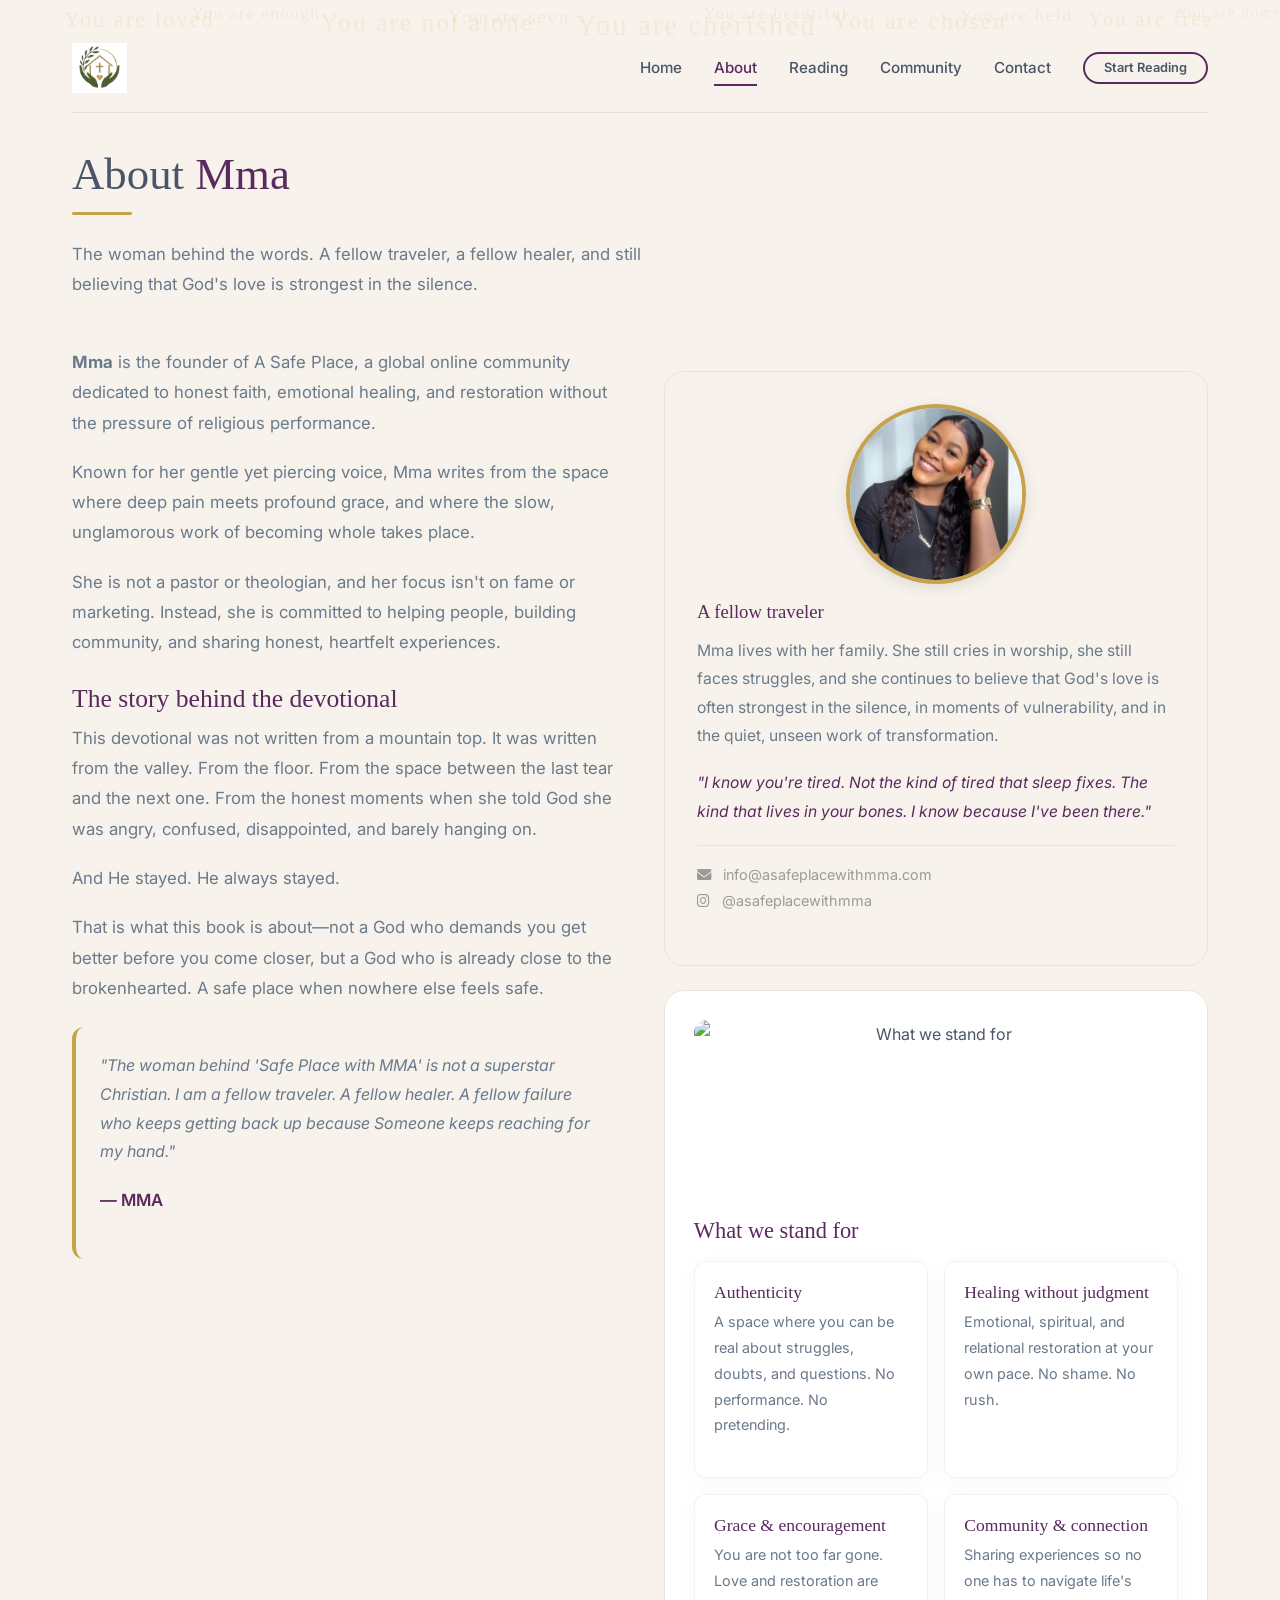
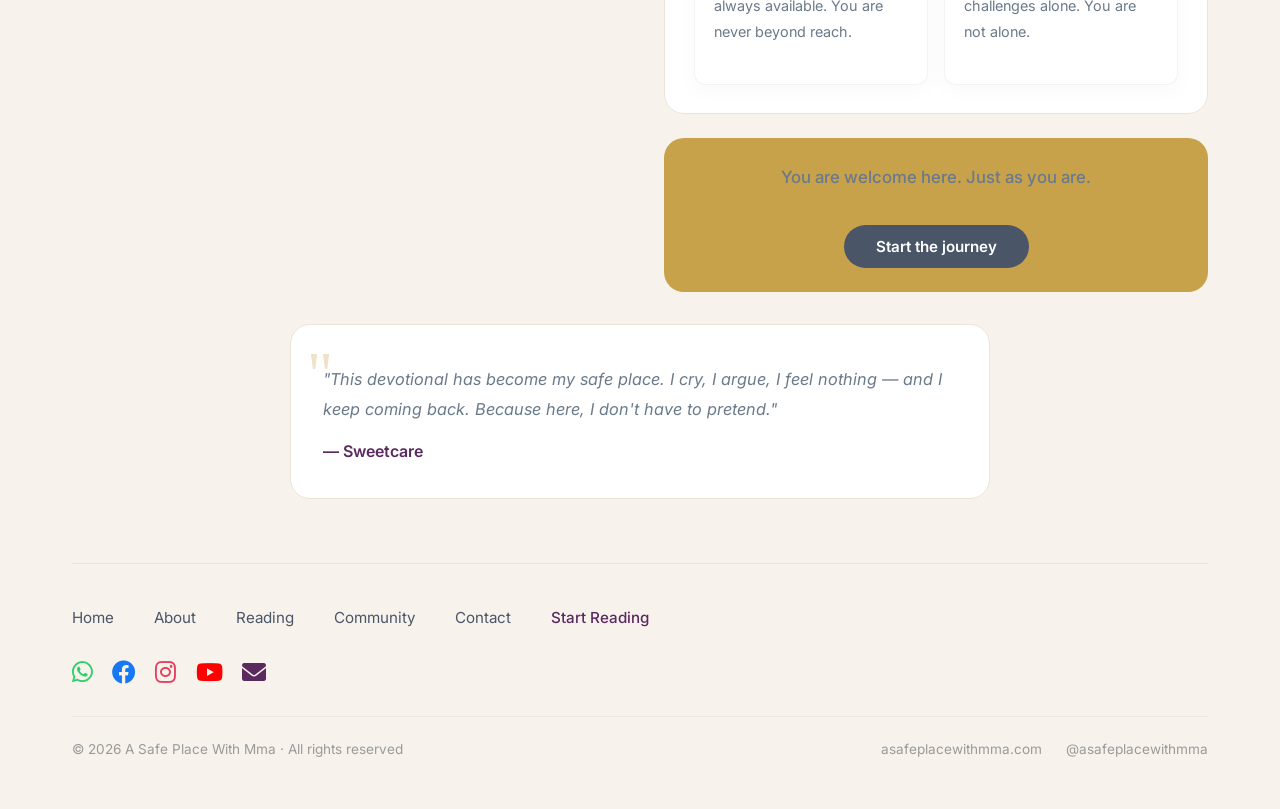
==== website/about.html @ 9b495fcf "A Safe Place With Mma - 365 day devotional website" ====
<!DOCTYPE html>
<html lang="en">
<head>
  <meta charset="UTF-8" />
  <meta name="viewport" content="width=device-width, initial-scale=1.0" />
  <title>About · A Safe Place With Mma</title>
  <meta name="description" content="Learn about MMA and the heart behind A Safe Place - a community for honest faith, healing, and restoration." />
  
  <!-- Fonts -->
  <link rel="preconnect" href="https://fonts.googleapis.com" />
  <link rel="preconnect" href="https://fonts.gstatic.com" crossorigin />
  <link href="https://fonts.googleapis.com/css2?family=Inter:opsz,wght@14..32,300;14..32,400;14..32,500;14..32,600;14..32,700&family=Georgia:ital@0;1&display=swap" rel="stylesheet" />
  
  <!-- Font Awesome 6 (Free) for Social Icons -->
  <link rel="stylesheet" href="https://cdnjs.cloudflare.com/ajax/libs/font-awesome/6.0.0-beta3/css/all.min.css" />
  
  <!-- Styles -->
  <link rel="stylesheet" href="css/style.css" />
  
  <!-- Favicon -->
  <link rel="icon" type="image/png" href="assets/images/favicon.png" />
  
  <style>
    /* Additional styles to fix image sizing */
    .about-content img {
      width: 100%;
      height: auto;
      display: block;
    }
    
    .author-photo img {
      width: 180px !important;
      height: 180px !important;
      border-radius: 50% !important;
      object-fit: cover !important;
      border: 4px solid var(--secondary, #e8d5b7) !important;
      box-shadow: 0 4px 15px rgba(0,0,0,0.1) !important;
    }
    
    .values-image img {
      width: 100%;
      height: 180px;
      object-fit: cover;
      border-radius: var(--radius-sm, 8px);
    }
    
    /* Responsive adjustments */
    @media (max-width: 768px) {
      .author-photo img {
        width: 140px !important;
        height: 140px !important;
      }
      
      .values-image img {
        height: 140px;
      }
    }
  </style>
</head>
<body>

  <!-- ============================================ -->
  <!-- FLOATING AFFIRMATIONS -->
  <!-- ============================================ -->
  <div class="floating-affirmations">
    <div class="floating-word">You are loved</div>
    <div class="floating-word">You are enough</div>
    <div class="floating-word">You are not alone</div>
    <div class="floating-word">You are seen</div>
    <div class="floating-word">You are cherished</div>
    <div class="floating-word">You are beautiful</div>
    <div class="floating-word">You are chosen</div>
    <div class="floating-word">You are held</div>
    <div class="floating-word">You are free</div>
    <div class="floating-word">You are home</div>
  </div>

  <!-- ============================================ -->
  <!-- SPARKLES -->
  <!-- ============================================ -->
  <div class="sparkle-container" id="sparkleContainer"></div>

  <!-- ============================================ -->
  <!-- MAIN CONTENT -->
  <!-- ============================================ -->
  <div class="container">
    
    <!-- ============================================ -->
    <!-- NAVIGATION -->
    <!-- ============================================ -->
    <nav>
      <div class="logo">
        <img src="assets/images/logo.png" alt="A Safe Place With Mma" class="logo-img" />
      </div>
      <div class="nav-links">
        <a href="index.html">Home</a>
        <a href="about.html" class="active">About</a>
        <a href="reading.html">Reading</a>
        <a href="community.html">Community</a>
        <a href="contact.html">Contact</a>
        <a href="reading.html" class="btn btn-sm btn-outline" style="padding:0.3rem 1.2rem;font-size:0.8rem;">Start Reading</a>
      </div>
    </nav>

    <!-- ============================================ -->
    <!-- ABOUT HERO -->
    <!-- ============================================ -->
    <section class="about-hero fade-in">
      <h1>About <span>Mma</span></h1>
      <div class="accent-line"></div>
      <p style="color:var(--text-light);max-width:600px;font-size:1.05rem;">
        The woman behind the words. A fellow traveler, a fellow healer, 
        and still believing that God's love is strongest in the silence.
      </p>
    </section>

    <!-- ============================================ -->
    <!-- ABOUT CONTENT -->
    <!-- ============================================ -->
    <div class="about-content">
      <!-- Left Column -->
      <div class="fade-in-left">
        <p>
          <strong>Mma</strong> is the founder of A Safe Place, a global online community 
          dedicated to honest faith, emotional healing, and restoration without the 
          pressure of religious performance.
        </p>
        
        <p>
          Known for her gentle yet piercing voice, Mma writes from the space where 
          deep pain meets profound grace, and where the slow, unglamorous work of 
          becoming whole takes place.
        </p>
        
        <p>
          She is not a pastor or theologian, and her focus isn't on fame or marketing. 
          Instead, she is committed to helping people, building community, and sharing 
          honest, heartfelt experiences.
        </p>

        <h2>The story behind the devotional</h2>
        
        <p>
          This devotional was not written from a mountain top. It was written from 
          the valley. From the floor. From the space between the last tear and the 
          next one. From the honest moments when she told God she was angry, confused, 
          disappointed, and barely hanging on.
        </p>
        
        <p>
          And He stayed. He always stayed.
        </p>
        
        <p>
          That is what this book is about—not a God who demands you get better before 
          you come closer, but a God who is already close to the brokenhearted. 
          A safe place when nowhere else feels safe.
        </p>

        <div style="background:var(--background);padding:1.5rem;border-radius:var(--radius-sm);border-left:4px solid var(--secondary);margin-top:1.5rem;">
          <p style="font-style:italic;color:var(--text-light);font-size:1rem;">
            "The woman behind 'Safe Place with MMA' is not a superstar Christian. 
            I am a fellow traveler. A fellow healer. A fellow failure who keeps 
            getting back up because Someone keeps reaching for my hand."
          </p>
          <p style="font-weight:600;color:var(--primary);margin-top:0.5rem;">— MMA</p>
        </div>
      </div>

      <!-- Right Column -->
      <div class="fade-in-right">
        
        <!-- Author Bio Card with Photo -->
        <div class="author-bio">
          <!-- Mma Photo -->
          <div class="author-photo" style="display:flex; justify-content:center; align-items:center; margin-bottom:1rem; width:100%;">
  <img src="assets/images/mma-photo.jpg" alt="MMA - Founder of A Safe Place" style="width:min(180px, 80%); height:auto; aspect-ratio:1/1; border-radius:50%; object-fit:cover; border:4px solid var(--secondary); box-shadow: 0 4px 15px rgba(0,0,0,0.1);" />
</div>
          <h3>A fellow traveler</h3>
          <p>
            Mma lives with her family. She still cries in 
            worship, she still faces struggles, and she continues to believe that 
            God's love is often strongest in the silence, in moments of vulnerability, 
            and in the quiet, unseen work of transformation.
          </p>
          <p style="margin-top:1rem;font-style:italic;color:var(--primary);">
            "I know you're tired. Not the kind of tired that sleep fixes. 
            The kind that lives in your bones. I know because I've been there."
          </p>
          <div style="margin-top:1rem;padding-top:1rem;border-top:1px solid var(--border);">
            <p style="font-size:0.9rem;color:var(--text-muted);">
              <i class="fas fa-envelope" style="margin-right:8px;"></i> info@asafeplacewithmma.com<br>
              <i class="fab fa-instagram" style="margin-right:8px;"></i> @asafeplacewithmma
            </p>
          </div>
        </div>

        <!-- Values with Image -->
        <div style="background:var(--white);padding:1.8rem;border-radius:var(--radius);border:1px solid var(--border);">
          <div class="values-image" style="text-align:center; margin-bottom:1rem;overflow:hidden;border-radius:var(--radius-sm,8px);">
            <img src="assets/images/What-we-stand-for.jpg" alt="What we stand for" />
          </div>
          <h3 style="font-family:var(--font-serif);color:var(--primary);margin-bottom:1rem;font-size:1.4rem;">
            What we stand for
          </h3>
          
          <div style="display:grid;grid-template-columns:1fr 1fr;gap:1rem;">
            <div class="card" style="padding:1.2rem;border-radius:var(--radius-sm);">
              <h4 style="font-family:var(--font-serif);color:var(--primary);font-size:1.1rem;margin-bottom:0.3rem;">Authenticity</h4>
              <p style="font-size:0.9rem;color:var(--text-light);">
                A space where you can be real about struggles, doubts, and questions. 
                No performance. No pretending.
              </p>
            </div>
            
            <div class="card" style="padding:1.2rem;border-radius:var(--radius-sm);">
              <h4 style="font-family:var(--font-serif);color:var(--primary);font-size:1.1rem;margin-bottom:0.3rem;">Healing without judgment</h4>
              <p style="font-size:0.9rem;color:var(--text-light);">
                Emotional, spiritual, and relational restoration at your own pace. 
                No shame. No rush.
              </p>
            </div>
            
            <div class="card" style="padding:1.2rem;border-radius:var(--radius-sm);">
              <h4 style="font-family:var(--font-serif);color:var(--primary);font-size:1.1rem;margin-bottom:0.3rem;">Grace &amp; encouragement</h4>
              <p style="font-size:0.9rem;color:var(--text-light);">
                You are not too far gone. Love and restoration are always available. 
                You are never beyond reach.
              </p>
            </div>
            
            <div class="card" style="padding:1.2rem;border-radius:var(--radius-sm);">
              <h4 style="font-family:var(--font-serif);color:var(--primary);font-size:1.1rem;margin-bottom:0.3rem;">Community &amp; connection</h4>
              <p style="font-size:0.9rem;color:var(--text-light);">
                Sharing experiences so no one has to navigate life's challenges alone. 
                You are not alone.
              </p>
            </div>
          </div>
        </div>

        <!-- Invitation -->
        <div style="background:var(--secondary);color:var(--text);padding:1.5rem;border-radius:var(--radius);margin-top:1.5rem;text-align:center;" class="scale-in">
          <p style="font-size:1.05rem;font-weight:500;">
            You are welcome here. Just as you are.
          </p>
          <a href="reading.html" class="btn" style="margin-top:0.8rem;background:var(--text);color:var(--white);">
            Start the journey
          </a>
        </div>
      </div>
    </div>

    <!-- ============================================ -->
    <!-- TESTIMONIAL -->
    <!-- ============================================ -->
    <section style="margin:2rem 0;" class="fade-in">
      <div class="testimonial" style="max-width:700px;margin:0 auto;">
        <p>
          "This devotional has become my safe place. I cry, I argue, I feel nothing — 
          and I keep coming back. Because here, I don't have to pretend."
        </p>
        <span class="author">— Sweetcare</span>
      </div>
    </section>

    <!-- ============================================ -->
    <!-- FOOTER -->
    <!-- ============================================ -->
    <footer>
      <div class="footer-links">
        <a href="index.html">Home</a>
        <a href="about.html">About</a>
        <a href="reading.html">Reading</a>
        <a href="community.html">Community</a>
        <a href="contact.html">Contact</a>
        <a href="reading.html" style="font-weight:500;color:var(--primary);">Start Reading</a>
      </div>
      
      <!-- Social Links with Font Awesome Icons -->
      <div class="social-links">
        <a href="https://chat.whatsapp.com/G8nLOmKrYnEKmZvbc1y0qK" aria-label="WhatsApp" target="_blank"><i class="fab fa-whatsapp" style="color:#25D366; font-size:1.5rem;"></i></a>
        <a href="#" aria-label="Facebook" target="_blank"><i class="fab fa-facebook" style="color:#1877F2; font-size:1.5rem;"></i></a>
        <a href="#" aria-label="Instagram" target="_blank"><i class="fab fa-instagram" style="color:#E4405F; font-size:1.5rem;"></i></a>
        <a href="#" aria-label="YouTube" target="_blank"><i class="fab fa-youtube" style="color:#FF0000; font-size:1.5rem;"></i></a>
        <a href="mailto:info@asafeplacewithmma.com" aria-label="Email"><i class="fas fa-envelope" style="color:var(--primary); font-size:1.5rem;"></i></a>
      </div>
      
      <div class="footer-bottom">
        <span>© 2026 A Safe Place With Mma · All rights reserved</span>
        <div style="display:flex;gap:1.5rem;flex-wrap:wrap;">
          <span>asafeplacewithmma.com</span>
          <span>@asafeplacewithmma</span>
        </div>
      </div>
    </footer>

  </div>

  <!-- ============================================ -->
  <!-- JAVASCRIPT -->
  <!-- ============================================ -->
  <script src="js/main.js"></script>
  
  <!-- Additional Scripts -->
  <script>
    document.addEventListener('DOMContentLoaded', function() {
      // ============================================
      // SPARKLE EFFECT
      // ============================================
      const container = document.getElementById('sparkleContainer');
      if (container) {
        for (let i = 0; i < 25; i++) {
          const sparkle = document.createElement('div');
          sparkle.className = 'sparkle';
          sparkle.style.left = Math.random() * 100 + '%';
          sparkle.style.top = Math.random() * 100 + '%';
          sparkle.style.width = (Math.random() * 4 + 2) + 'px';
          sparkle.style.height = sparkle.style.width;
          sparkle.style.animationDelay = (Math.random() * 6) + 's';
          sparkle.style.animationDuration = (Math.random() * 4 + 4) + 's';
          container.appendChild(sparkle);
        }
      }

      // ============================================
      // SCROLL ANIMATIONS
      // ============================================
      const observerOptions = {
        threshold: 0.15,
        rootMargin: '0px 0px -50px 0px'
      };

      const observer = new IntersectionObserver(function(entries) {
        entries.forEach(entry => {
          if (entry.isIntersecting) {
            entry.target.classList.add('visible');
          }
        });
      }, observerOptions);

      document.querySelectorAll('.fade-in, .fade-in-left, .fade-in-right, .scale-in').forEach(el => {
        observer.observe(el);
      });
    });
  </script>
</body>
</html>
---- website/css/style.css ----
/* ============================================
   SAFE PLACE WITH MMA - MAIN STYLESHEET
   Colors: Royal Plum (#5A2A5F) · Antique Gold (#C8A14B) · Cream (#F7F3EC)
   Rich, Elegant & Distinctive
   "You don't have to pretend here."
   ============================================ */


* {
  margin: 0;
  padding: 0;
  box-sizing: border-box;
}

:root {
  /* Brand Colors - Plum & Gold */
  --primary: #5A2A5F;
  --primary-dark: #451A4A;
  --primary-light: #6A3A6F;
  --secondary: #C8A14B;
  --secondary-light: #D8B96B;
  --background: #F7F3EC;
  --white: #FFFFFF;
  --text: #4A5568;
  --text-light: #6A7A8A;
  --text-muted: #9A9A9A;
  --border: #EAE3D8;
  --shadow: rgba(90, 42, 95, 0.12);
  --radius: 20px;
  --radius-sm: 12px;
  --transition: 0.4s cubic-bezier(0.4, 0, 0.2, 1);
  --font-serif: Georgia, 'Times New Roman', serif;
  --font-sans: 'Inter', -apple-system, BlinkMacSystemFont, 'Segoe UI', Roboto, sans-serif;
}

html {
  scroll-behavior: smooth;
}

body {
  font-family: var(--font-sans);
  background: var(--background);
  color: var(--text);
  line-height: 1.8;
  -webkit-font-smoothing: antialiased;
  overflow-x: hidden;
}

.container {
  max-width: 1200px;
  margin: 0 auto;
  padding: 1.5rem 2rem;
  position: relative;
  z-index: 2;
}

img {
  max-width: 100%;
  height: auto;
  display: block;
}

/* ============================================ */
/* IMAGE UTILITY CLASSES - FIXED */
/* ============================================ */

/* For hero images - shows entire image */
.hero-img {
  width: 100%;
  height: auto;
  max-height: 400px;
  object-fit: contain;
  border-radius: var(--radius, 12px);
  display: block;
  background: var(--background, #f9f9f9);
}

/* For about page images */
.about-img {
  width: 100%;
  height: auto;
  max-height: 300px;
  object-fit: contain;
  border-radius: var(--radius, 12px);
  display: block;
  background: var(--background, #f9f9f9);
}

/* For reading page hero image */
.reading-hero-img {
  width: 100%;
  height: auto;
  max-height: 250px;
  object-fit: contain;
  border-radius: var(--radius, 12px);
  display: block;
  background: var(--background, #f9f9f9);
}

/* For community card images */
.card-img {
  width: 100%;
  height: auto;
  max-height: 200px;
  object-fit: contain;
  border-radius: var(--radius-sm, 8px);
  display: block;
  background: var(--background, #f9f9f9);
}

/* For testimonial images */
.testimonial-img {
  width: 100%;
  height: auto;
  max-height: 220px;
  object-fit: contain;
  border-radius: var(--radius, 12px);
  display: block;
  background: var(--background, #f9f9f9);
}

/* For banner images */
.banner-img {
  width: 100%;
  height: auto;
  max-height: 180px;
  object-fit: contain;
  border-radius: var(--radius-sm, 8px);
  display: block;
  background: var(--background, #f9f9f9);
}

/* For contact hero image */
.contact-hero-img {
  width: 100%;
  height: auto;
  max-height: 250px;
  object-fit: contain;
  border-radius: var(--radius, 12px);
  display: block;
  background: var(--background, #f9f9f9);
}

/* For author photo - auto-size and centered */
.author-photo {
  display: flex;
  justify-content: center;
  align-items: center;
  width: 100%;
  margin-bottom: 1rem;
}

.author-photo img {
  width: min(180px, 70%);
  height: auto;
  aspect-ratio: 1/1;
  border-radius: 50%;
  object-fit: cover;
  border: 4px solid var(--secondary);
  box-shadow: 0 4px 15px rgba(0,0,0,0.1);
}

/* Image wrapper - prevents overflow */
.image-wrapper {
  overflow: hidden;
  border-radius: var(--radius, 12px);
  margin-bottom: 1.5rem;
  background: var(--background, #f9f9f9);
}

/* ============================================ */
/* FLOATING AFFIRMATIONS - SLIDING WORDS */
/* ============================================ */

.floating-affirmations {
  position: fixed;
  top: 0;
  left: 0;
  width: 100%;
  height: 100%;
  pointer-events: none;
  z-index: 0;
  overflow: hidden;
}

.floating-word {
  position: absolute;
  font-family: var(--font-serif);
  font-size: 1.1rem;
  font-weight: 400;
  color: var(--secondary);
  opacity: 0.12;
  white-space: nowrap;
  animation: floatWord linear infinite;
  letter-spacing: 2px;
}

@keyframes floatWord {
  0% {
    transform: translateY(100vh) rotate(0deg) scale(0.8);
    opacity: 0;
  }
  10% {
    opacity: 0.12;
  }
  90% {
    opacity: 0.12;
  }
  100% {
    transform: translateY(-10vh) rotate(360deg) scale(1.2);
    opacity: 0;
  }
}

.floating-word:nth-child(1) { left: 5%; animation-duration: 25s; font-size: 1.4rem; }
.floating-word:nth-child(2) { left: 15%; animation-duration: 30s; font-size: 1.0rem; animation-delay: 2s; }
.floating-word:nth-child(3) { left: 25%; animation-duration: 28s; font-size: 1.6rem; animation-delay: 4s; }
.floating-word:nth-child(4) { left: 35%; animation-duration: 32s; font-size: 1.2rem; animation-delay: 1s; }
.floating-word:nth-child(5) { left: 45%; animation-duration: 26s; font-size: 1.8rem; animation-delay: 3s; }
.floating-word:nth-child(6) { left: 55%; animation-duration: 29s; font-size: 1.0rem; animation-delay: 5s; }
.floating-word:nth-child(7) { left: 65%; animation-duration: 31s; font-size: 1.5rem; animation-delay: 0.5s; }
.floating-word:nth-child(8) { left: 75%; animation-duration: 27s; font-size: 1.1rem; animation-delay: 3.5s; }
.floating-word:nth-child(9) { left: 85%; animation-duration: 33s; font-size: 1.3rem; animation-delay: 2.5s; }
.floating-word:nth-child(10) { left: 92%; animation-duration: 24s; font-size: 0.9rem; animation-delay: 4.5s; }

/* ============================================ */
/* SPARKLES / PARTICLES */
/* ============================================ */

.sparkle-container {
  position: fixed;
  top: 0;
  left: 0;
  width: 100%;
  height: 100%;
  pointer-events: none;
  z-index: 0;
  overflow: hidden;
}

.sparkle {
  position: absolute;
  width: 4px;
  height: 4px;
  background: var(--secondary);
  border-radius: 50%;
  animation: sparkleFloat 6s ease-in-out infinite;
  opacity: 0;
}

@keyframes sparkleFloat {
  0% { transform: translateY(0) scale(0); opacity: 0; }
  20% { opacity: 0.6; transform: scale(1); }
  80% { opacity: 0.6; }
  100% { transform: translateY(-100px) scale(0); opacity: 0; }
}

/* ============================================ */
/* SCROLL ANIMATIONS */
/* ============================================ */

.fade-in {
  opacity: 0;
  transform: translateY(30px);
  transition: opacity 0.8s ease, transform 0.8s ease;
}

.fade-in.visible {
  opacity: 1;
  transform: translateY(0);
}

.fade-in-left {
  opacity: 0;
  transform: translateX(-40px);
  transition: opacity 0.8s ease, transform 0.8s ease;
}

.fade-in-left.visible {
  opacity: 1;
  transform: translateX(0);
}

.fade-in-right {
  opacity: 0;
  transform: translateX(40px);
  transition: opacity 0.8s ease, transform 0.8s ease;
}

.fade-in-right.visible {
  opacity: 1;
  transform: translateX(0);
}

.scale-in {
  opacity: 0;
  transform: scale(0.9);
  transition: opacity 0.8s ease, transform 0.8s ease;
}

.scale-in.visible {
  opacity: 1;
  transform: scale(1);
}

/* ============================================ */
/* TYPOGRAPHY */
/* ============================================ */

a {
  color: var(--primary);
  text-decoration: none;
  transition: color var(--transition);
}

a:hover {
  color: var(--primary-dark);
}

h1, h2, h3, h4, h5, h6 {
  font-family: var(--font-serif);
  font-weight: 400;
  line-height: 1.3;
  color: var(--text);
}

.section-title {
  font-size: 2.4rem;
  margin: 2.5rem 0 1rem;
  color: var(--text);
  font-weight: 400;
}

.section-title span {
  color: var(--primary);
  font-weight: 600;
}

.section-subtitle {
  color: var(--text-light);
  font-size: 1.1rem;
  max-width: 650px;
  margin-bottom: 1.5rem;
}

/* ============================================ */
/* BUTTONS */
/* ============================================ */

.btn {
  display: inline-block;
  background: var(--primary);
  color: var(--white);
  padding: 0.7rem 2rem;
  border-radius: 50px;
  font-weight: 600;
  font-size: 0.95rem;
  font-family: var(--font-sans);
  text-decoration: none;
  border: none;
  cursor: pointer;
  transition: all var(--transition);
  text-align: center;
  line-height: 1.4;
}

.btn:hover {
  background: var(--primary-dark);
  transform: translateY(-2px);
  box-shadow: 0 6px 24px rgba(90, 42, 95, 0.30);
  color: var(--white);
}

.btn-outline {
  background: transparent;
  color: var(--primary);
  border: 2px solid var(--primary);
}

.btn-outline:hover {
  background: var(--primary);
  color: var(--white);
  box-shadow: 0 6px 24px rgba(90, 42, 95, 0.20);
}

.btn-sm {
  padding: 0.4rem 1.2rem;
  font-size: 0.8rem;
}

.btn-secondary {
  background: var(--secondary);
  color: var(--text);
}

.btn-secondary:hover {
  background: var(--secondary-light);
  color: var(--text);
  box-shadow: 0 6px 24px rgba(200, 161, 75, 0.30);
}

/* ============================================ */
/* NAVIGATION */
/* ============================================ */

nav {
  display: flex;
  justify-content: space-between;
  align-items: center;
  flex-wrap: wrap;
  padding: 1.2rem 0 1.2rem;
  border-bottom: 1px solid rgba(90, 42, 95, 0.10);
  gap: 1rem;
}

.logo-img {
  max-height: 50px;
  width: auto;
  object-fit: contain;
}

.logo-text {
  font-size: 1.5rem;
  font-weight: 700;
  color: var(--primary);
  font-family: var(--font-sans);
}

.logo-text span {
  color: var(--secondary);
  font-weight: 300;
}

.nav-links {
  display: flex;
  gap: 2rem;
  align-items: center;
  flex-wrap: wrap;
  font-weight: 500;
  font-size: 0.95rem;
}

.nav-links a {
  color: var(--text);
  text-decoration: none;
  transition: color var(--transition);
  position: relative;
}

.nav-links a::after {
  content: '';
  position: absolute;
  bottom: -4px;
  left: 0;
  width: 0;
  height: 2px;
  background: var(--primary);
  transition: width var(--transition);
}

.nav-links a:hover::after,
.nav-links a.active::after {
  width: 100%;
}

.nav-links a:hover {
  color: var(--primary);
}

.nav-links a.active {
  color: var(--primary);
}

/* ============================================ */
/* HERO SECTION */
/* ============================================ */

.hero {
  padding: 3rem 0 2rem;
  display: flex;
  flex-direction: column;
  gap: 1.5rem;
}

.hero h1 {
  font-size: 3.5rem;
  font-weight: 400;
  max-width: 780px;
  color: var(--text);
  line-height: 1.15;
}

.hero h1 em {
  color: var(--primary);
  font-style: normal;
  font-weight: 600;
}

.hero .tagline {
  font-size: 1.25rem;
  color: var(--text-light);
  max-width: 600px;
  font-weight: 300;
  border-left: 4px solid var(--secondary);
  padding-left: 1.5rem;
  line-height: 1.6;
}

.hero .tagline .typewriter {
  display: inline-block;
  overflow: hidden;
  white-space: nowrap;
  border-right: 3px solid var(--secondary);
  animation: typewriter 3s steps(40) 1s forwards, blink 0.8s step-end infinite;
  width: 0;
  max-width: fit-content;
}

@keyframes typewriter {
  from { width: 0; }
  to { width: 100%; }
}

@keyframes blink {
  50% { border-color: transparent; }
}

.hero-actions {
  display: flex;
  flex-wrap: wrap;
  gap: 1rem;
  margin-top: 0.5rem;
}

/* ============================================ */
/* ACCENT LINE */
/* ============================================ */

.accent-line {
  width: 60px;
  height: 3px;
  background: var(--secondary);
  margin: 0.5rem 0 1.5rem;
  border-radius: 10px;
}

/* ============================================ */
/* GRID & CARDS */
/* ============================================ */

.grid-2 {
  display: grid;
  grid-template-columns: repeat(auto-fit, minmax(280px, 1fr));
  gap: 2rem;
}

.grid-3 {
  display: grid;
  grid-template-columns: repeat(auto-fit, minmax(240px, 1fr));
  gap: 2rem;
}

.card {
  background: var(--white);
  padding: 1.8rem 1.8rem 2.2rem;
  border-radius: var(--radius);
  box-shadow: 0 4px 24px rgba(0, 0, 0, 0.03);
  border: 1px solid rgba(90, 42, 95, 0.06);
  transition: all var(--transition);
}

.card:hover {
  box-shadow: 0 8px 40px rgba(90, 42, 95, 0.10);
  transform: translateY(-3px);
}

.card h3 {
  font-family: var(--font-serif);
  font-weight: 400;
  font-size: 1.4rem;
  color: var(--primary);
  margin-bottom: 0.6rem;
}

.card p {
  color: var(--text-light);
  font-size: 0.98rem;
}

/* ============================================ */
/* DEVOTIONAL PREVIEW */
/* ============================================ */

.devotional-preview {
  background: var(--white);
  border-radius: var(--radius);
  padding: 2rem 2.2rem;
  border-left: 6px solid var(--secondary);
  margin: 2rem 0;
  box-shadow: 0 2px 16px rgba(0, 0, 0, 0.02);
}

.devotional-preview small {
  color: var(--primary);
  font-weight: 600;
  letter-spacing: 0.5px;
  font-size: 0.8rem;
  text-transform: uppercase;
}

.devotional-preview h4 {
  font-family: var(--font-serif);
  font-size: 1.5rem;
  margin: 0.4rem 0 0.3rem;
  color: var(--text);
}

.devotional-preview .opening-preview {
  color: var(--text-light);
  font-style: italic;
  font-size: 0.98rem;
}

.devotional-preview .scripture-preview {
  font-weight: 500;
  color: var(--primary);
  margin-top: 0.5rem;
  font-size: 0.95rem;
}

/* ============================================ */
/* READING / CALENDAR */
/* ============================================ */

.month-nav {
  display: flex;
  flex-wrap: wrap;
  gap: 0.6rem;
  margin: 1.5rem 0;
}

.month-nav a {
  padding: 0.4rem 1.4rem;
  border-radius: 30px;
  background: var(--border);
  color: var(--text);
  text-decoration: none;
  font-size: 0.8rem;
  font-weight: 500;
  transition: all var(--transition);
  cursor: pointer;
}

.month-nav a:hover,
.month-nav a.active {
  background: var(--primary);
  color: var(--white);
}

.calendar-grid {
  display: grid;
  grid-template-columns: repeat(7, 1fr);
  gap: 0.4rem;
  background: var(--white);
  border-radius: var(--radius);
  padding: 1.2rem;
  border: 1px solid var(--border);
}

.calendar-header {
  font-weight: 600;
  font-size: 0.7rem;
  text-transform: uppercase;
  letter-spacing: 0.8px;
  color: var(--text-muted);
  padding: 0.4rem 0;
  text-align: center;
}

.calendar-day {
  padding: 0.7rem 0.3rem;
  text-align: center;
  border-radius: 10px;
  font-size: 0.9rem;
  background: var(--background);
  cursor: pointer;
  transition: all var(--transition);
  text-decoration: none;
  color: var(--text);
  border: none;
  font-family: var(--font-sans);
  font-weight: 400;
}

.calendar-day:hover:not(.future) {
  background: var(--secondary);
  color: var(--white);
  transform: scale(1.05);
}

.calendar-day.today {
  background: var(--primary);
  color: var(--white);
  font-weight: 600;
  box-shadow: 0 4px 16px rgba(90, 42, 95, 0.25);
}

.calendar-day.read {
  background: #F0EAE8;
  border: 2px solid var(--primary);
  color: var(--primary);
}

.calendar-day.future {
  opacity: 0.35;
  cursor: default;
}

.calendar-day.future:hover {
  background: var(--background);
  transform: none;
  cursor: not-allowed;
}

/* ============================================ */
/* DAY DETAIL */
/* ============================================ */

.day-detail {
  background: var(--white);
  border-radius: var(--radius);
  padding: 2.2rem 2.5rem;
  margin: 1.8rem 0;
  border: 1px solid var(--border);
  box-shadow: 0 2px 16px rgba(0, 0, 0, 0.02);
}

.day-detail .day-date {
  color: var(--primary);
  font-weight: 600;
  font-size: 0.85rem;
  text-transform: uppercase;
  letter-spacing: 0.5px;
}

.day-detail h2 {
  font-family: var(--font-serif);
  font-size: 2rem;
  color: var(--text);
  margin: 0.3rem 0 1rem;
}

.day-detail .opening {
  font-style: italic;
  color: var(--text-light);
  border-left: 3px solid var(--secondary);
  padding-left: 1.2rem;
  margin: 0.8rem 0 1.2rem;
  font-size: 1.05rem;
}

.day-detail .message {
  color: var(--text);
  margin: 1.2rem 0;
  font-size: 1.02rem;
}

.day-detail .message p {
  margin-bottom: 1rem;
}

.day-detail .scripture-box {
  background: var(--background);
  padding: 1rem 1.5rem;
  border-radius: var(--radius-sm);
  margin: 1rem 0 1.2rem;
  border-left: 4px solid var(--primary);
  font-weight: 500;
  color: var(--primary-dark);
}

.day-detail .reflection-list {
  margin: 1rem 0 1.2rem;
  padding-left: 1.5rem;
}

.day-detail .reflection-list li {
  margin: 0.6rem 0;
  color: var(--text-light);
}

.day-detail .prayer-box {
  background: var(--background);
  padding: 1.5rem;
  border-radius: var(--radius-sm);
  margin: 1rem 0;
  border: 1px solid var(--border);
}

.day-detail .prayer-box .prayer-label {
  font-weight: 600;
  color: var(--primary);
  display: block;
  margin-bottom: 0.4rem;
}

.day-detail .prayer-box p {
  font-style: italic;
  color: var(--text-light);
  line-height: 1.8;
}

.day-detail .declaration-box {
  background: var(--primary);
  color: var(--white);
  padding: 1.5rem;
  border-radius: var(--radius-sm);
  margin: 1.2rem 0;
  text-align: center;
  font-weight: 500;
  font-size: 1.05rem;
  line-height: 1.6;
}

.day-nav {
  display: flex;
  justify-content: space-between;
  flex-wrap: wrap;
  gap: 0.8rem;
  margin-top: 1.5rem;
  padding-top: 1.5rem;
  border-top: 1px solid var(--border);
}

/* ============================================ */
/* ABOUT PAGE */
/* ============================================ */

.about-hero {
  padding: 2rem 0 1rem;
}

.about-hero h1 {
  font-family: var(--font-serif);
  font-size: 2.8rem;
  font-weight: 400;
  color: var(--text);
}

.about-hero h1 span {
  color: var(--primary);
}

.about-content {
  display: grid;
  grid-template-columns: 1fr 1fr;
  gap: 3rem;
  margin: 2rem 0;
}

.about-content p {
  font-size: 1.05rem;
  color: var(--text-light);
  margin-bottom: 1.2rem;
}

.about-content h2 {
  font-family: var(--font-serif);
  font-size: 1.6rem;
  color: var(--primary);
  margin: 1.5rem 0 0.5rem;
}

.author-bio {
  background: var(--background);
  padding: 2rem;
  border-radius: var(--radius);
  border: 1px solid var(--border);
  margin: 1.5rem 0;
}

.author-bio h3 {
  font-family: var(--font-serif);
  color: var(--primary);
  margin-bottom: 0.8rem;
}

.author-bio p {
  font-size: 0.98rem;
  color: var(--text-light);
}

/* ============================================ */
/* COMMUNITY PAGE */
/* ============================================ */

.community-card {
  background: var(--white);
  padding: 2.5rem;
  border-radius: var(--radius);
  border: 1px solid var(--border);
  text-align: center;
  transition: all var(--transition);
}

.community-card:hover {
  box-shadow: 0 8px 40px rgba(90, 42, 95, 0.10);
  transform: translateY(-3px);
}

.community-card .icon {
  font-size: 3rem;
  margin-bottom: 0.8rem;
}

.community-card h3 {
  font-family: var(--font-serif);
  color: var(--primary);
  margin-bottom: 0.5rem;
}

.community-card p {
  color: var(--text-light);
  margin-bottom: 1.2rem;
}

/* ============================================ */
/* CONTACT PAGE */
/* ============================================ */

.contact-form {
  background: var(--white);
  padding: 2.5rem;
  border-radius: var(--radius);
  border: 1px solid var(--border);
}

.contact-form input,
.contact-form textarea {
  width: 100%;
  padding: 0.8rem 1.2rem;
  border: 1px solid var(--border);
  border-radius: var(--radius-sm);
  font-family: var(--font-sans);
  font-size: 1rem;
  background: var(--background);
  transition: border var(--transition);
  color: var(--text);
}

.contact-form input:focus,
.contact-form textarea:focus {
  outline: none;
  border-color: var(--primary);
  box-shadow: 0 0 0 3px rgba(90, 42, 95, 0.12);
}

.contact-form textarea {
  resize: vertical;
  min-height: 150px;
}

.contact-info {
  display: flex;
  flex-direction: column;
  gap: 1rem;
  padding: 1rem 0;
}

.contact-info-item {
  display: flex;
  align-items: center;
  gap: 0.8rem;
  color: var(--text-light);
}

.contact-info-item .icon {
  font-size: 1.2rem;
  width: 2rem;
}

/* WhatsApp Card */
.whatsapp-card {
  background: linear-gradient(135deg, #25D366, #128C7E);
  color: white;
  padding: 2.5rem;
  border-radius: var(--radius);
  text-align: center;
  position: relative;
  overflow: hidden;
}

.whatsapp-card .whatsapp-icon {
  font-size: 4rem;
  margin-bottom: 0.5rem;
  display: block;
  animation: pulse 2s infinite;
}

@keyframes pulse {
  0% { transform: scale(1); }
  50% { transform: scale(1.05); }
  100% { transform: scale(1); }
}

.whatsapp-card h2 {
  font-family: var(--font-serif);
  font-size: 2rem;
  color: white;
  margin-bottom: 0.5rem;
}

.whatsapp-card p {
  color: rgba(255,255,255,0.9);
  font-size: 1.05rem;
  max-width: 500px;
  margin: 0 auto 1.5rem;
}

.whatsapp-btn {
  display: inline-block;
  background: white;
  color: #25D366;
  padding: 0.8rem 2.5rem;
  border-radius: 50px;
  font-weight: 600;
  font-size: 1.1rem;
  text-decoration: none;
  transition: transform 0.3s ease, box-shadow 0.3s ease;
  box-shadow: 0 4px 15px rgba(0,0,0,0.2);
}

.whatsapp-btn:hover {
  transform: translateY(-3px);
  box-shadow: 0 8px 25px rgba(0,0,0,0.3);
}

.status-badge {
  display: inline-block;
  background: #4CAF50;
  color: white;
  padding: 0.2rem 0.8rem;
  border-radius: 50px;
  font-size: 0.75rem;
  font-weight: 600;
  margin-bottom: 0.5rem;
}

.quick-responses {
  display: grid;
  grid-template-columns: 1fr 1fr;
  gap: 0.8rem;
  margin-top: 1.5rem;
  text-align: left;
}

.quick-response-btn {
  background: rgba(255,255,255,0.15);
  color: white;
  padding: 0.6rem 1rem;
  border-radius: var(--radius-sm);
  border: 1px solid rgba(255,255,255,0.2);
  text-decoration: none;
  font-size: 0.9rem;
  transition: background 0.3s ease;
  display: flex;
  align-items: center;
  gap: 8px;
}

.quick-response-btn:hover {
  background: rgba(255,255,255,0.25);
}

/* ============================================ */
/* TESTIMONIALS */
/* ============================================ */

.testimonial {
  background: var(--white);
  padding: 2rem;
  border-radius: var(--radius);
  border: 1px solid var(--border);
  position: relative;
}

.testimonial::before {
  content: '"';
  font-size: 4rem;
  color: var(--secondary);
  font-family: var(--font-serif);
  position: absolute;
  top: -0.5rem;
  left: 1rem;
  opacity: 0.3;
}

.testimonial p {
  color: var(--text-light);
  font-style: italic;
  font-size: 1.02rem;
  margin-top: 0.5rem;
}

.testimonial .author {
  font-style: normal;
  font-weight: 600;
  color: var(--primary);
  margin-top: 0.8rem;
  display: block;
}

/* ============================================ */
/* FOOTER */
/* ============================================ */

footer {
  margin-top: 4rem;
  padding: 2.5rem 0 1.5rem;
  border-top: 1px solid rgba(90, 42, 95, 0.08);
  display: flex;
  flex-direction: column;
  gap: 1.5rem;
}

.footer-links {
  display: flex;
  flex-wrap: wrap;
  gap: 2.5rem;
}

.footer-links a {
  color: var(--text);
  text-decoration: none;
  font-size: 0.95rem;
  transition: color var(--transition);
}

.footer-links a:hover {
  color: var(--primary);
}

.social-links {
  display: flex;
  gap: 1.2rem;
}

.social-links a {
  color: var(--text-muted);
  font-size: 1.3rem;
  transition: color var(--transition);
}

.social-links a:hover {
  color: var(--primary);
}

.footer-bottom {
  display: flex;
  justify-content: space-between;
  flex-wrap: wrap;
  gap: 1rem;
  padding-top: 1.2rem;
  border-top: 1px solid rgba(90, 42, 95, 0.06);
  font-size: 0.85rem;
  color: var(--text-muted);
}

/* ============================================ */
/* RESPONSIVE */
/* ============================================ */

@media (max-width: 992px) {
  .about-content {
    grid-template-columns: 1fr;
    gap: 2rem;
  }
}

@media (max-width: 768px) {
  .container {
    padding: 1rem 1.2rem;
  }

  nav {
    flex-direction: column;
    align-items: flex-start;
    gap: 0.8rem;
  }

  .nav-links {
    gap: 1rem;
    font-size: 0.85rem;
  }

  .hero h1 {
    font-size: 2.4rem;
  }

  .hero .tagline {
    font-size: 1rem;
    padding-left: 1rem;
  }

  .section-title {
    font-size: 1.8rem;
  }

  .day-detail {
    padding: 1.2rem 1.2rem;
  }

  .day-detail h2 {
    font-size: 1.5rem;
  }

  .calendar-grid {
    padding: 0.6rem;
    gap: 0.2rem;
  }

  .calendar-day {
    padding: 0.4rem 0.1rem;
    font-size: 0.75rem;
    border-radius: 6px;
  }

  .month-nav a {
    font-size: 0.7rem;
    padding: 0.3rem 1rem;
  }

  .grid-2,
  .grid-3 {
    grid-template-columns: 1fr;
  }

  .day-nav {
    flex-direction: column;
    align-items: center;
  }

  .day-nav .btn {
    width: 100%;
    text-align: center;
  }

  .floating-affirmations {
    display: none;
  }

  /* Image responsive overrides */
  .hero-img {
    max-height: 250px;
  }
  
  .about-img {
    max-height: 200px;
  }
  
  .reading-hero-img {
    max-height: 180px;
  }
  
  .card-img {
    max-height: 150px;
  }
  
  .testimonial-img {
    max-height: 160px;
  }
  
  .banner-img {
    max-height: 140px;
  }
  
  .contact-hero-img {
    max-height: 180px;
  }
  
  .author-photo img {
    width: min(140px, 60%);
  }

  /* WhatsApp card responsive */
  .whatsapp-card {
    padding: 1.5rem;
  }
  
  .whatsapp-card h2 {
    font-size: 1.5rem;
  }
  
  .quick-responses {
    grid-template-columns: 1fr;
  }
}

@media (max-width: 480px) {
  .hero h1 {
    font-size: 1.8rem;
  }

  .logo-img {
    max-height: 40px;
  }

  .nav-links {
    gap: 0.7rem;
    font-size: 0.8rem;
  }

  .btn {
    padding: 0.5rem 1.2rem;
    font-size: 0.85rem;
  }

  .devotional-preview {
    padding: 1.2rem;
  }

  .devotional-preview h4 {
    font-size: 1.2rem;
  }

  .day-detail .declaration-box {
    font-size: 0.9rem;
    padding: 1rem;
  }

  /* Image responsive overrides */
  .hero-img {
    max-height: 180px;
  }
  
  .about-img {
    max-height: 150px;
  }
  
  .reading-hero-img {
    max-height: 140px;
  }
  
  .card-img {
    max-height: 120px;
  }
  
  .testimonial-img {
    max-height: 130px;
  }
  
  .banner-img {
    max-height: 110px;
  }
  
  .contact-hero-img {
    max-height: 140px;
  }
  
  .author-photo img {
    width: min(120px, 50%);
  }
}

/* ============================================ */
/* UTILITY CLASSES */
/* ============================================ */

.text-center {
  text-align: center;
}

.text-muted {
  color: var(--text-muted);
}

.mt-1 { margin-top: 1rem; }
.mt-2 { margin-top: 2rem; }
.mb-1 { margin-bottom: 1rem; }
.mb-2 { margin-bottom: 2rem; }

.hidden {
  display: none;
}

.flex-center {
  display: flex;
  align-items: center;
  justify-content: center;
}

.gap-1 { gap: 1rem; }
.gap-2 { gap: 2rem; }
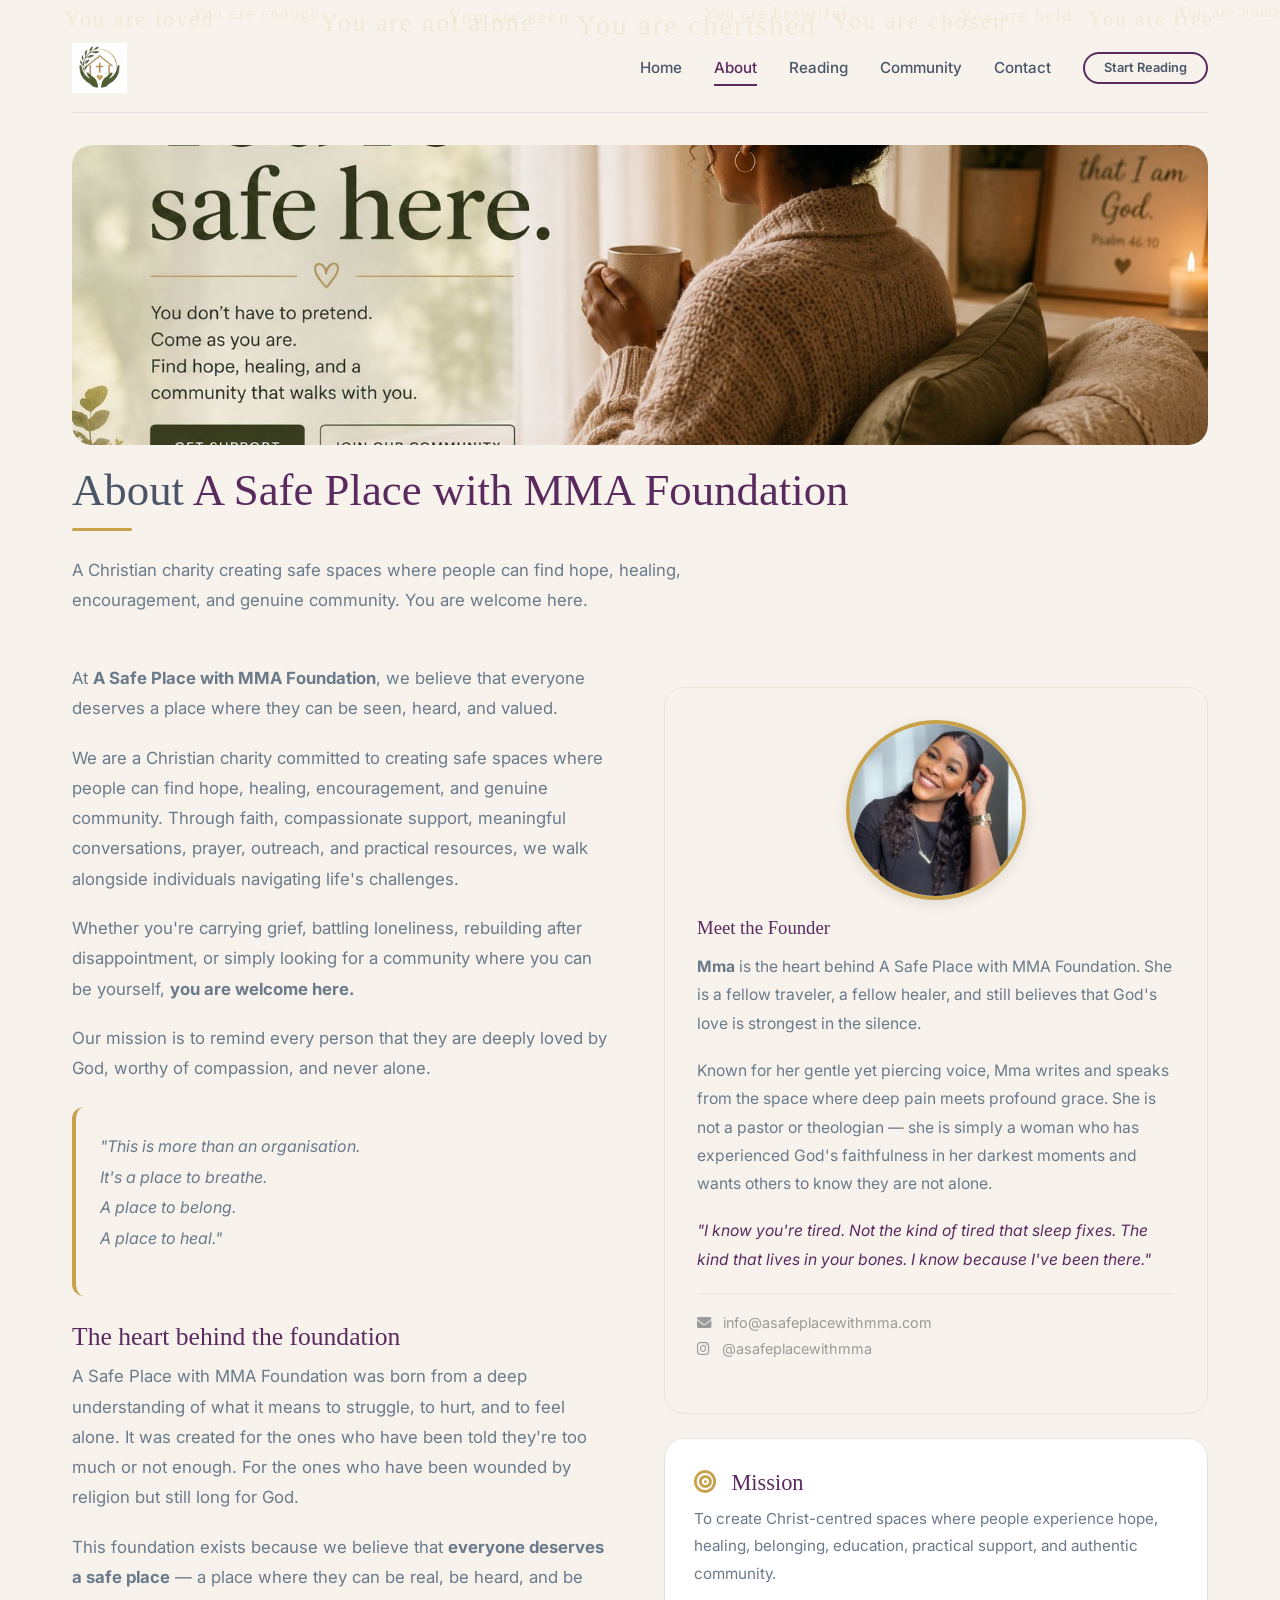
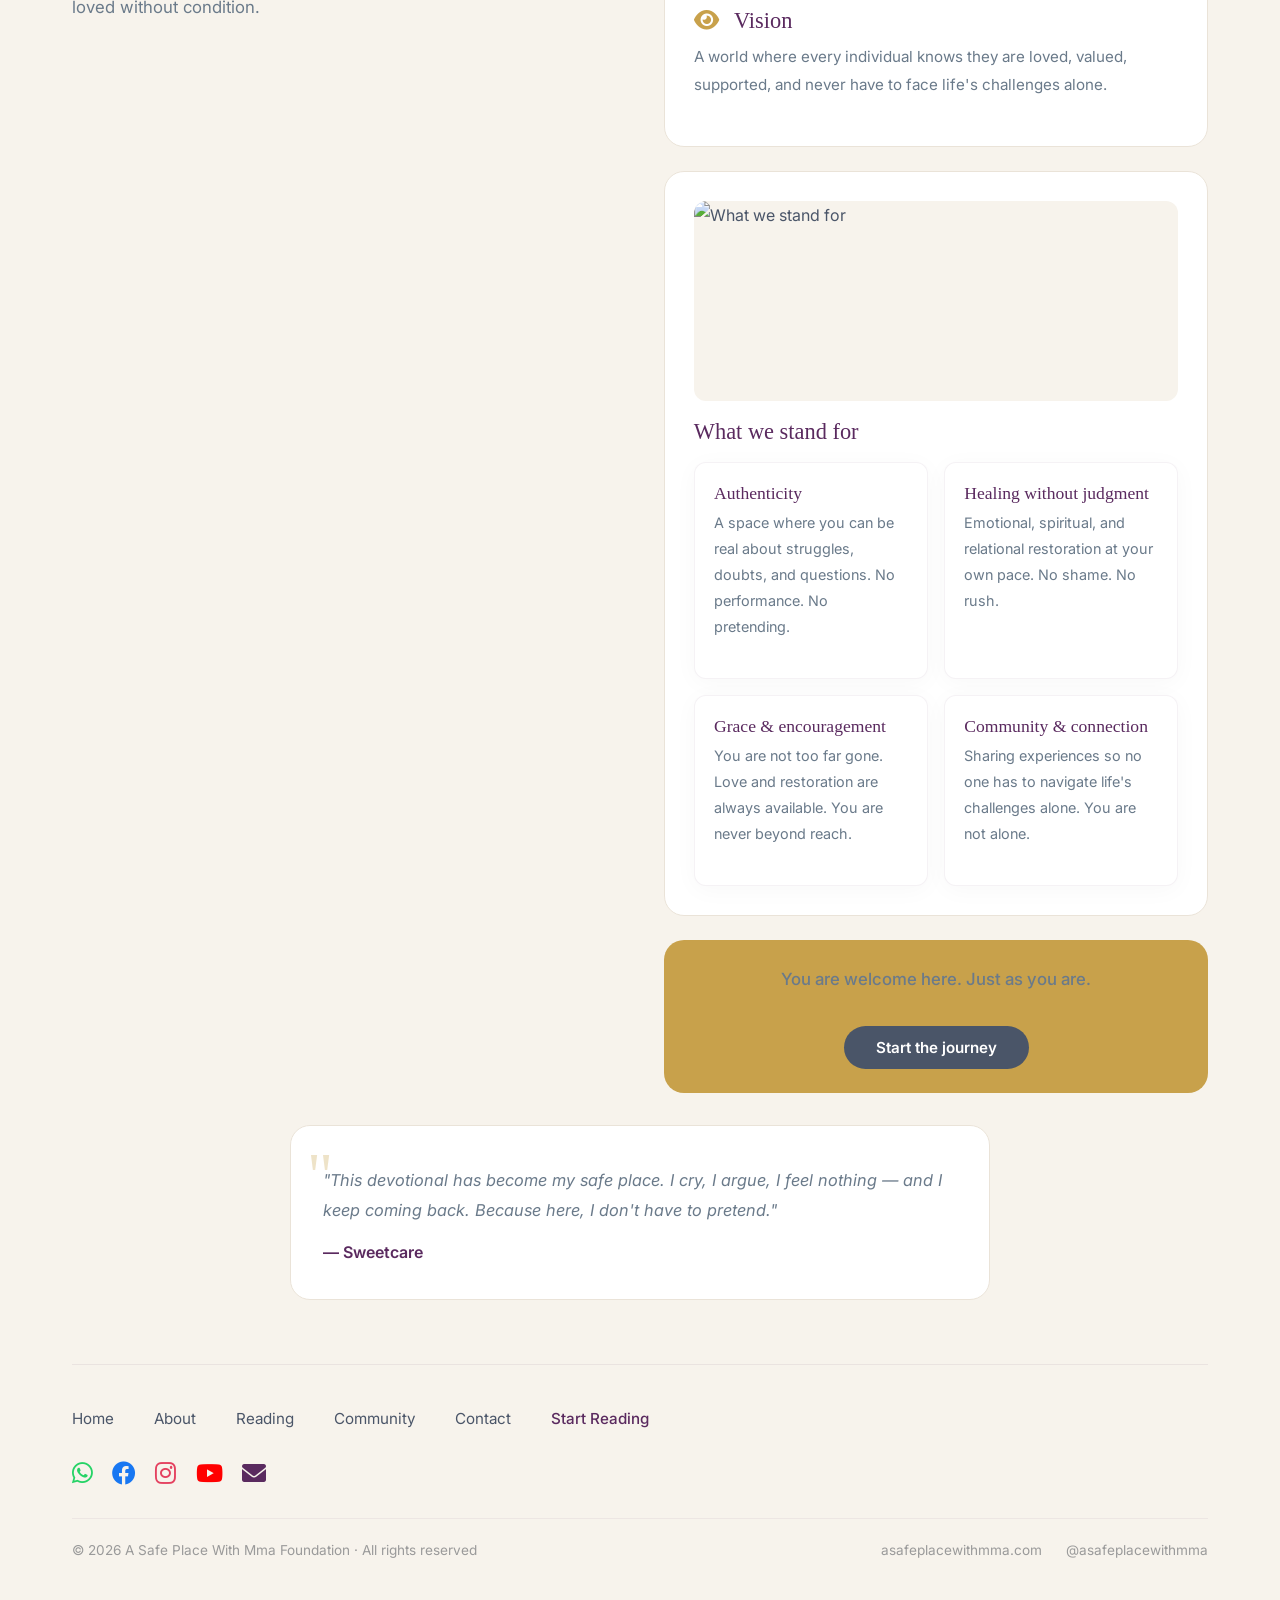
==== commit e7213163: "Update website - Added new content, mission, vision, podcast, and enhanced reading features" ====
--- a/website/about.html
+++ b/website/about.html
@@ -3,8 +3,8 @@
 <head>
   <meta charset="UTF-8" />
   <meta name="viewport" content="width=device-width, initial-scale=1.0" />
-  <title>About · A Safe Place With Mma</title>
-  <meta name="description" content="Learn about MMA and the heart behind A Safe Place - a community for honest faith, healing, and restoration." />
+  <title>About · A Safe Place With Mma Foundation</title>
+  <meta name="description" content="Learn about A Safe Place with MMA Foundation - a Christian charity creating safe spaces for hope, healing, belonging, and authentic community." />
   
   <!-- Fonts -->
   <link rel="preconnect" href="https://fonts.googleapis.com" />
@@ -21,38 +21,89 @@
   <link rel="icon" type="image/png" href="assets/images/favicon.png" />
   
   <style>
-    /* Additional styles to fix image sizing */
+    /* Additional styles */
     .about-content img {
       width: 100%;
       height: auto;
       display: block;
     }
     
+    .author-photo {
+      display: flex;
+      justify-content: center;
+      align-items: center;
+      width: 100%;
+      margin-bottom: 1rem;
+    }
+    
     .author-photo img {
-      width: 180px !important;
-      height: 180px !important;
-      border-radius: 50% !important;
-      object-fit: cover !important;
-      border: 4px solid var(--secondary, #e8d5b7) !important;
-      box-shadow: 0 4px 15px rgba(0,0,0,0.1) !important;
+      width: min(180px, 70%);
+      height: auto;
+      aspect-ratio: 1/1;
+      border-radius: 50%;
+      object-fit: cover;
+      border: 4px solid var(--secondary);
+      box-shadow: 0 4px 15px rgba(0,0,0,0.1);
     }
     
     .values-image img {
       width: 100%;
-      height: 180px;
+      height: 200px;
       object-fit: cover;
       border-radius: var(--radius-sm, 8px);
     }
     
-    /* Responsive adjustments */
+    .image-wrapper {
+      overflow: hidden;
+      border-radius: var(--radius-sm, 8px);
+      margin-bottom: 1rem;
+    }
+
+    /* About hero with MMA1 image */
+    .about-hero-img {
+      width: 100%;
+      height: 300px;
+      object-fit: cover;
+      border-radius: var(--radius, 12px);
+      display: block;
+    }
+
+    .mission-quote {
+      background: var(--background);
+      padding: 1.5rem;
+      border-radius: var(--radius-sm);
+      border-left: 4px solid var(--secondary);
+      margin-top: 1.5rem;
+    }
+
+    .mission-quote p {
+      font-style: italic;
+      color: var(--text-light);
+      font-size: 1rem;
+      line-height: 1.9;
+    }
+    
     @media (max-width: 768px) {
       .author-photo img {
-        width: 140px !important;
-        height: 140px !important;
+        width: min(140px, 60%);
       }
       
       .values-image img {
-        height: 140px;
+        height: 150px;
+      }
+
+      .about-hero-img {
+        height: 200px;
+      }
+    }
+
+    @media (max-width: 480px) {
+      .about-hero-img {
+        height: 150px;
+      }
+
+      .values-image img {
+        height: 120px;
       }
     }
   </style>
@@ -106,11 +157,16 @@
     <!-- ABOUT HERO -->
     <!-- ============================================ -->
     <section class="about-hero fade-in">
-      <h1>About <span>Mma</span></h1>
+      <!-- MMA1 Image -->
+      <div class="image-wrapper" style="margin-bottom: 1rem; border-radius: var(--radius, 12px); overflow: hidden;">
+        <img src="assets/images/mma1.jpeg" alt="A Safe Place With Mma Foundation" class="about-hero-img" />
+      </div>
+      
+      <h1>About <span>A Safe Place with MMA Foundation</span></h1>
       <div class="accent-line"></div>
-      <p style="color:var(--text-light);max-width:600px;font-size:1.05rem;">
-        The woman behind the words. A fellow traveler, a fellow healer, 
-        and still believing that God's love is strongest in the silence.
+      <p style="color:var(--text-light);max-width:650px;font-size:1.05rem;line-height:1.8;">
+        A Christian charity creating safe spaces where people can find hope, healing, 
+        encouragement, and genuine community. You are welcome here.
       </p>
     </section>
 
@@ -121,50 +177,39 @@
       <!-- Left Column -->
       <div class="fade-in-left">
         <p>
-          <strong>Mma</strong> is the founder of A Safe Place, a global online community 
-          dedicated to honest faith, emotional healing, and restoration without the 
-          pressure of religious performance.
-        </p>
-        
-        <p>
-          Known for her gentle yet piercing voice, Mma writes from the space where 
-          deep pain meets profound grace, and where the slow, unglamorous work of 
-          becoming whole takes place.
-        </p>
-        
-        <p>
-          She is not a pastor or theologian, and her focus isn't on fame or marketing. 
-          Instead, she is committed to helping people, building community, and sharing 
-          honest, heartfelt experiences.
-        </p>
-
-        <h2>The story behind the devotional</h2>
-        
-        <p>
-          This devotional was not written from a mountain top. It was written from 
-          the valley. From the floor. From the space between the last tear and the 
-          next one. From the honest moments when she told God she was angry, confused, 
-          disappointed, and barely hanging on.
-        </p>
-        
-        <p>
-          And He stayed. He always stayed.
-        </p>
-        
-        <p>
-          That is what this book is about—not a God who demands you get better before 
-          you come closer, but a God who is already close to the brokenhearted. 
-          A safe place when nowhere else feels safe.
-        </p>
-
-        <div style="background:var(--background);padding:1.5rem;border-radius:var(--radius-sm);border-left:4px solid var(--secondary);margin-top:1.5rem;">
-          <p style="font-style:italic;color:var(--text-light);font-size:1rem;">
-            "The woman behind 'Safe Place with MMA' is not a superstar Christian. 
-            I am a fellow traveler. A fellow healer. A fellow failure who keeps 
-            getting back up because Someone keeps reaching for my hand."
-          </p>
-          <p style="font-weight:600;color:var(--primary);margin-top:0.5rem;">— MMA</p>
-        </div>
+          At <strong>A Safe Place with MMA Foundation</strong>, we believe that everyone deserves a place where they can be seen, heard, and valued.
+        </p>
+        
+        <p>
+          We are a Christian charity committed to creating safe spaces where people can find hope, healing, encouragement, and genuine community. Through faith, compassionate support, meaningful conversations, prayer, outreach, and practical resources, we walk alongside individuals navigating life's challenges.
+        </p>
+        
+        <p>
+          Whether you're carrying grief, battling loneliness, rebuilding after disappointment, or simply looking for a community where you can be yourself, <strong>you are welcome here.</strong>
+        </p>
+        
+        <p>
+          Our mission is to remind every person that they are deeply loved by God, worthy of compassion, and never alone.
+        </p>
+
+        <div class="mission-quote">
+          <p>
+            "This is more than an organisation.<br>
+            It's a place to breathe.<br>
+            A place to belong.<br>
+            A place to heal."
+          </p>
+        </div>
+
+        <h2 style="font-family:var(--font-serif);font-size:1.6rem;color:var(--primary);margin:1.5rem 0 0.5rem;">The heart behind the foundation</h2>
+        
+        <p>
+          A Safe Place with MMA Foundation was born from a deep understanding of what it means to struggle, to hurt, and to feel alone. It was created for the ones who have been told they're too much or not enough. For the ones who have been wounded by religion but still long for God.
+        </p>
+        
+        <p>
+          This foundation exists because we believe that <strong>everyone deserves a safe place</strong> — a place where they can be real, be heard, and be loved without condition.
+        </p>
       </div>
 
       <!-- Right Column -->
@@ -173,15 +218,15 @@
         <!-- Author Bio Card with Photo -->
         <div class="author-bio">
           <!-- Mma Photo -->
-          <div class="author-photo" style="display:flex; justify-content:center; align-items:center; margin-bottom:1rem; width:100%;">
-  <img src="assets/images/mma-photo.jpg" alt="MMA - Founder of A Safe Place" style="width:min(180px, 80%); height:auto; aspect-ratio:1/1; border-radius:50%; object-fit:cover; border:4px solid var(--secondary); box-shadow: 0 4px 15px rgba(0,0,0,0.1);" />
-</div>
-          <h3>A fellow traveler</h3>
+          <div class="author-photo">
+            <img src="assets/images/mma-photo.jpg" alt="MMA - Founder of A Safe Place" />
+          </div>
+          <h3>Meet the Founder</h3>
           <p>
-            Mma lives with her family. She still cries in 
-            worship, she still faces struggles, and she continues to believe that 
-            God's love is often strongest in the silence, in moments of vulnerability, 
-            and in the quiet, unseen work of transformation.
+            <strong>Mma</strong> is the heart behind A Safe Place with MMA Foundation. She is a fellow traveler, a fellow healer, and still believes that God's love is strongest in the silence.
+          </p>
+          <p style="margin-top:0.8rem;">
+            Known for her gentle yet piercing voice, Mma writes and speaks from the space where deep pain meets profound grace. She is not a pastor or theologian — she is simply a woman who has experienced God's faithfulness in her darkest moments and wants others to know they are not alone.
           </p>
           <p style="margin-top:1rem;font-style:italic;color:var(--primary);">
             "I know you're tired. Not the kind of tired that sleep fixes. 
@@ -195,10 +240,27 @@
           </div>
         </div>
 
+        <!-- Mission & Vision Quick View -->
+        <div style="background:var(--white);padding:1.8rem;border-radius:var(--radius);border:1px solid var(--border);margin-top:1.5rem;">
+          <h3 style="font-family:var(--font-serif);color:var(--primary);margin-bottom:0.5rem;font-size:1.4rem;">
+            <i class="fas fa-bullseye" style="color:var(--secondary);margin-right:10px;"></i> Mission
+          </h3>
+          <p style="color:var(--text-light);font-size:0.95rem;margin-bottom:1.2rem;">
+            To create Christ-centred spaces where people experience hope, healing, belonging, education, practical support, and authentic community.
+          </p>
+          
+          <h3 style="font-family:var(--font-serif);color:var(--primary);margin-bottom:0.5rem;font-size:1.4rem;">
+            <i class="fas fa-eye" style="color:var(--secondary);margin-right:10px;"></i> Vision
+          </h3>
+          <p style="color:var(--text-light);font-size:0.95rem;">
+            A world where every individual knows they are loved, valued, supported, and never have to face life's challenges alone.
+          </p>
+        </div>
+
         <!-- Values with Image -->
-        <div style="background:var(--white);padding:1.8rem;border-radius:var(--radius);border:1px solid var(--border);">
-          <div class="values-image" style="text-align:center; margin-bottom:1rem;overflow:hidden;border-radius:var(--radius-sm,8px);">
-            <img src="assets/images/What-we-stand-for.jpg" alt="What we stand for" />
+        <div style="background:var(--white);padding:1.8rem;border-radius:var(--radius);border:1px solid var(--border);margin-top:1.5rem;">
+          <div class="image-wrapper">
+            <img src="assets/images/What-we-stand-for.jpg" alt="What we stand for" class="values-image" style="width:100%;height:200px;object-fit:cover;border-radius:var(--radius-sm,8px);" />
           </div>
           <h3 style="font-family:var(--font-serif);color:var(--primary);margin-bottom:1rem;font-size:1.4rem;">
             What we stand for
@@ -287,7 +349,7 @@
       </div>
       
       <div class="footer-bottom">
-        <span>© 2026 A Safe Place With Mma · All rights reserved</span>
+        <span>© 2026 A Safe Place With Mma Foundation · All rights reserved</span>
         <div style="display:flex;gap:1.5rem;flex-wrap:wrap;">
           <span>asafeplacewithmma.com</span>
           <span>@asafeplacewithmma</span>
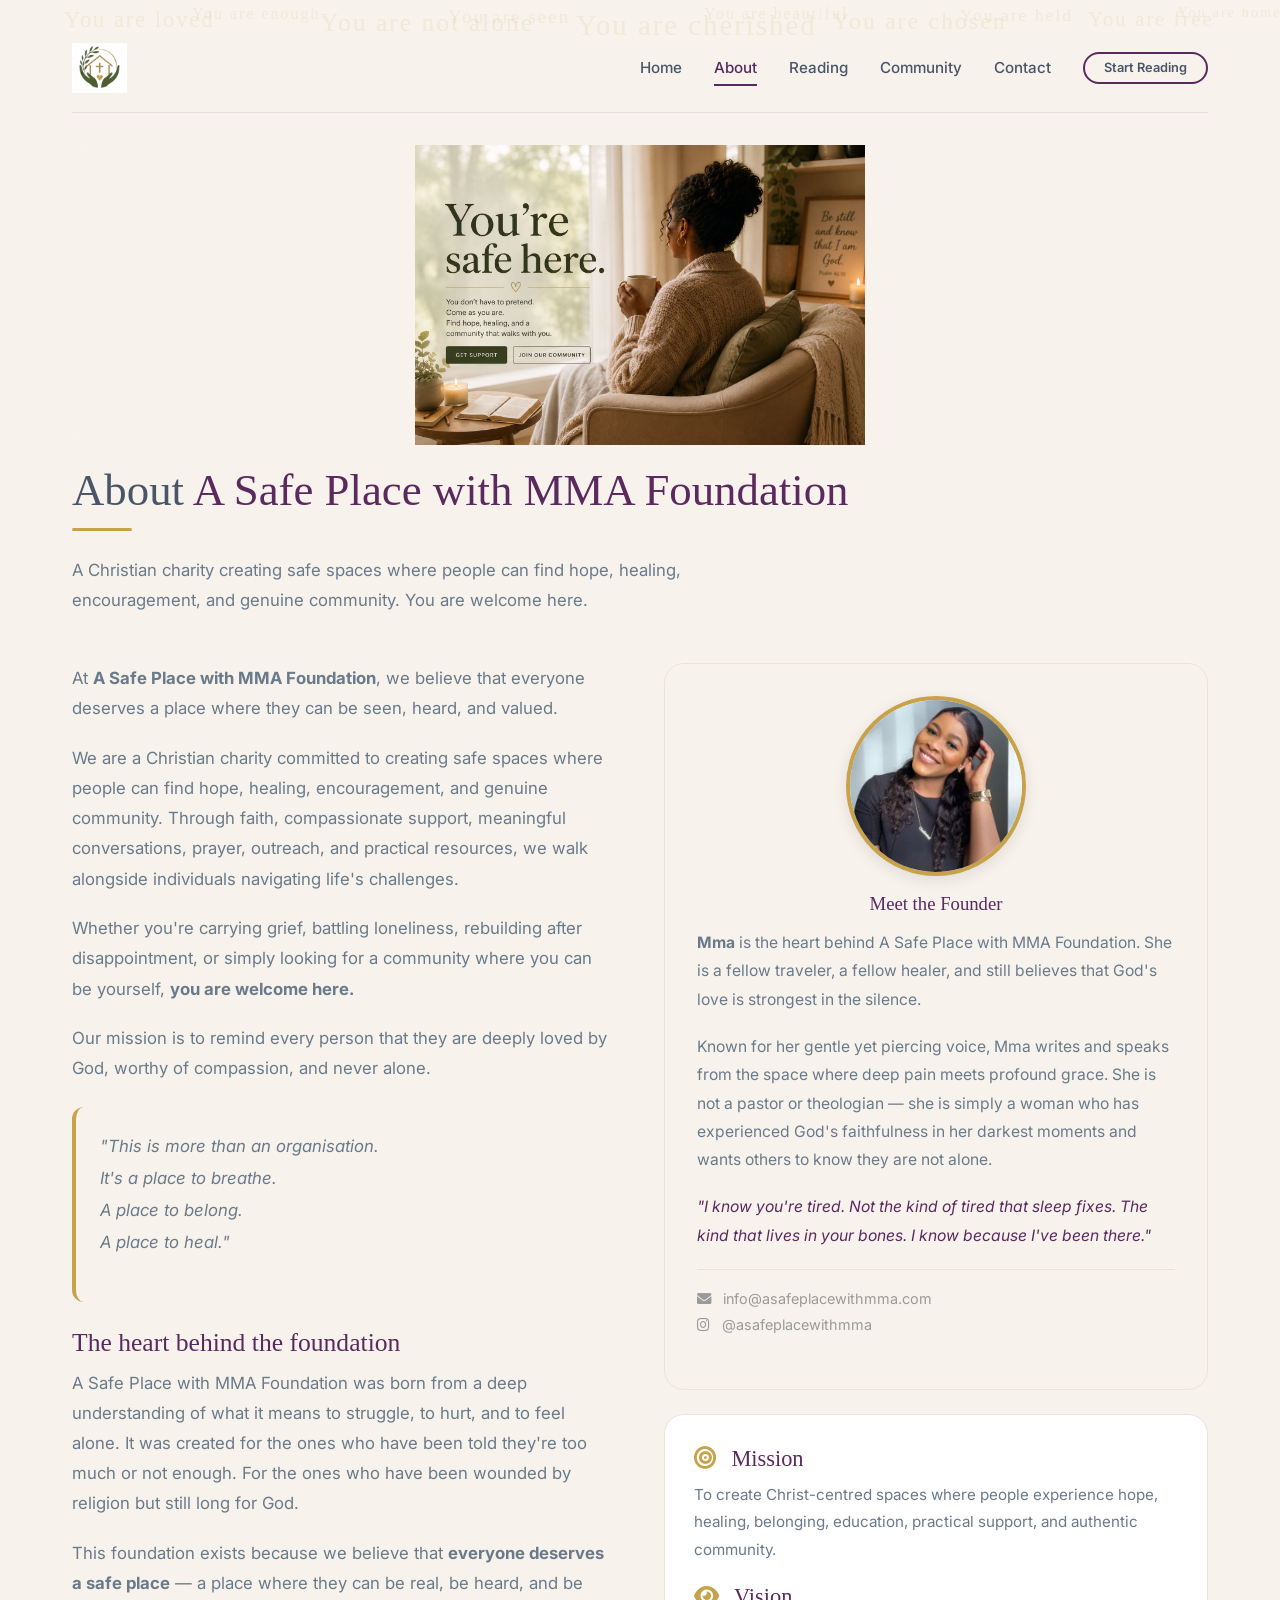
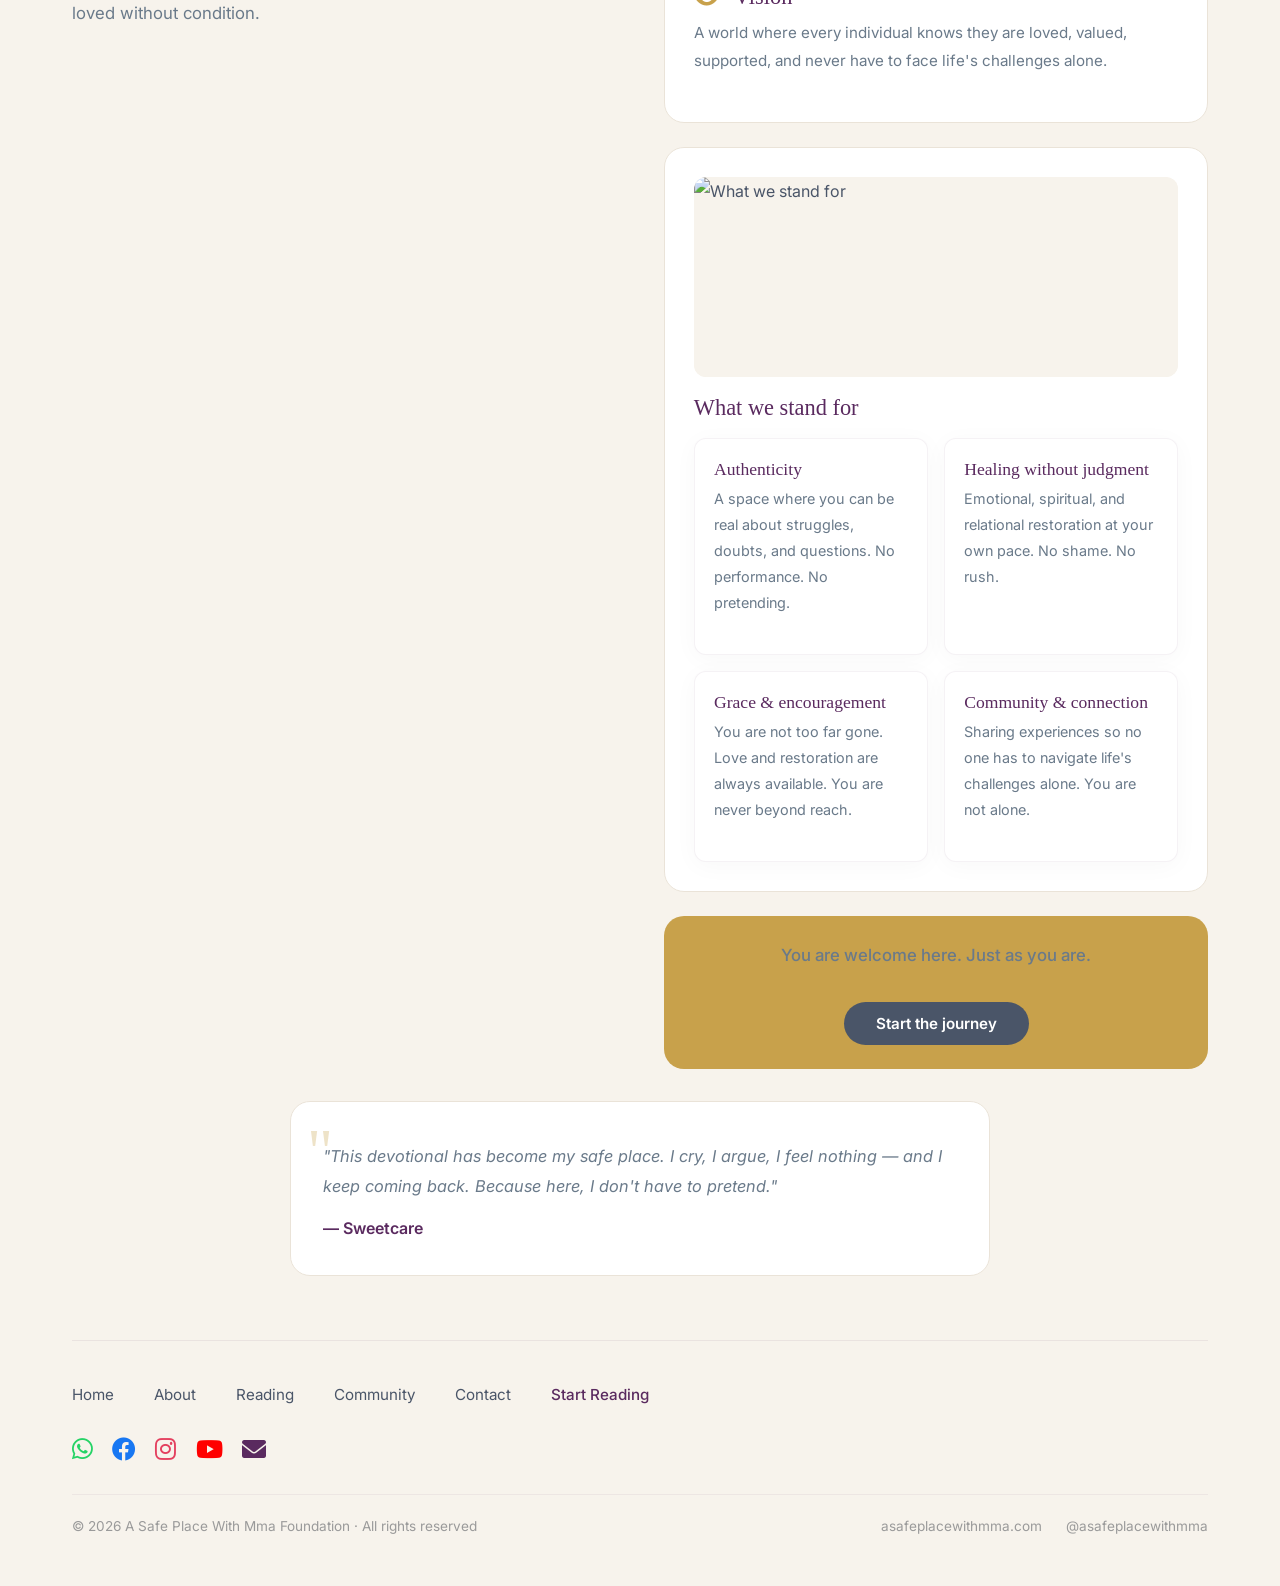
==== commit f1d53219: "Complete website update - All pages with new content, responsive images, and enhanced features" ====
--- a/website/about.html
+++ b/website/about.html
@@ -59,13 +59,23 @@
       margin-bottom: 1rem;
     }
 
-    /* About hero with MMA1 image */
+    .image-wrapper img {
+      width: 100%;
+      height: auto;
+      max-height: 300px;
+      object-fit: contain;
+      display: block;
+      background: var(--background, #f9f9f9);
+    }
+
     .about-hero-img {
       width: 100%;
-      height: 300px;
-      object-fit: cover;
+      height: auto;
+      max-height: 300px;
+      object-fit: contain;
       border-radius: var(--radius, 12px);
       display: block;
+      background: var(--background, #f9f9f9);
     }
 
     .mission-quote {
@@ -82,7 +92,62 @@
       font-size: 1rem;
       line-height: 1.9;
     }
-    
+
+    .about-content {
+      display: grid;
+      grid-template-columns: 1fr 1fr;
+      gap: 3rem;
+      margin: 2rem 0;
+    }
+
+    .about-content p {
+      font-size: 1.05rem;
+      color: var(--text-light);
+      margin-bottom: 1.2rem;
+    }
+
+    .about-content h2 {
+      font-family: var(--font-serif);
+      font-size: 1.6rem;
+      color: var(--primary);
+      margin: 1.5rem 0 0.5rem;
+    }
+
+    .about-hero {
+      padding: 2rem 0 1rem;
+    }
+
+    .about-hero h1 {
+      font-family: var(--font-serif);
+      font-size: 2.8rem;
+      font-weight: 400;
+      color: var(--text);
+    }
+
+    .about-hero h1 span {
+      color: var(--primary);
+    }
+
+    .author-bio {
+      background: var(--background);
+      padding: 2rem;
+      border-radius: var(--radius);
+      border: 1px solid var(--border);
+      margin: 0 0 1.5rem 0;
+    }
+
+    .author-bio h3 {
+      font-family: var(--font-serif);
+      color: var(--primary);
+      margin-bottom: 0.8rem;
+      text-align: center;
+    }
+
+    .author-bio p {
+      font-size: 0.98rem;
+      color: var(--text-light);
+    }
+
     @media (max-width: 768px) {
       .author-photo img {
         width: min(140px, 60%);
@@ -93,17 +158,26 @@
       }
 
       .about-hero-img {
-        height: 200px;
+        max-height: 200px;
+      }
+
+      .about-content {
+        grid-template-columns: 1fr;
+        gap: 2rem;
       }
     }
 
     @media (max-width: 480px) {
       .about-hero-img {
-        height: 150px;
+        max-height: 150px;
       }
 
       .values-image img {
         height: 120px;
+      }
+
+      .about-hero h1 {
+        font-size: 2rem;
       }
     }
   </style>
@@ -157,8 +231,7 @@
     <!-- ABOUT HERO -->
     <!-- ============================================ -->
     <section class="about-hero fade-in">
-      <!-- MMA1 Image -->
-      <div class="image-wrapper" style="margin-bottom: 1rem; border-radius: var(--radius, 12px); overflow: hidden;">
+      <div class="image-wrapper" style="margin-bottom: 1rem; border-radius: var(--radius, 12px); overflow: hidden; background: var(--background, #f9f9f9);">
         <img src="assets/images/mma1.jpeg" alt="A Safe Place With Mma Foundation" class="about-hero-img" />
       </div>
       
@@ -217,7 +290,6 @@
         
         <!-- Author Bio Card with Photo -->
         <div class="author-bio">
-          <!-- Mma Photo -->
           <div class="author-photo">
             <img src="assets/images/mma-photo.jpg" alt="MMA - Founder of A Safe Place" />
           </div>
@@ -260,7 +332,7 @@
         <!-- Values with Image -->
         <div style="background:var(--white);padding:1.8rem;border-radius:var(--radius);border:1px solid var(--border);margin-top:1.5rem;">
           <div class="image-wrapper">
-            <img src="assets/images/What-we-stand-for.jpg" alt="What we stand for" class="values-image" style="width:100%;height:200px;object-fit:cover;border-radius:var(--radius-sm,8px);" />
+            <img src="assets/images/What-we-stand-for.jpg" alt="What we stand for" style="width:100%;height:200px;object-fit:cover;border-radius:var(--radius-sm,8px);" />
           </div>
           <h3 style="font-family:var(--font-serif);color:var(--primary);margin-bottom:1rem;font-size:1.4rem;">
             What we stand for
@@ -339,7 +411,6 @@
         <a href="reading.html" style="font-weight:500;color:var(--primary);">Start Reading</a>
       </div>
       
-      <!-- Social Links with Font Awesome Icons -->
       <div class="social-links">
         <a href="https://chat.whatsapp.com/G8nLOmKrYnEKmZvbc1y0qK" aria-label="WhatsApp" target="_blank"><i class="fab fa-whatsapp" style="color:#25D366; font-size:1.5rem;"></i></a>
         <a href="#" aria-label="Facebook" target="_blank"><i class="fab fa-facebook" style="color:#1877F2; font-size:1.5rem;"></i></a>
@@ -364,12 +435,8 @@
   <!-- ============================================ -->
   <script src="js/main.js"></script>
   
-  <!-- Additional Scripts -->
   <script>
     document.addEventListener('DOMContentLoaded', function() {
-      // ============================================
-      // SPARKLE EFFECT
-      // ============================================
       const container = document.getElementById('sparkleContainer');
       if (container) {
         for (let i = 0; i < 25; i++) {
@@ -385,9 +452,6 @@
         }
       }
 
-      // ============================================
-      // SCROLL ANIMATIONS
-      // ============================================
       const observerOptions = {
         threshold: 0.15,
         rootMargin: '0px 0px -50px 0px'
--- a/website/css/style.css
+++ b/website/css/style.css
@@ -68,7 +68,7 @@
 .hero-img {
   width: 100%;
   height: auto;
-  max-height: 400px;
+  max-height: 300px;
   object-fit: contain;
   border-radius: var(--radius, 12px);
   display: block;
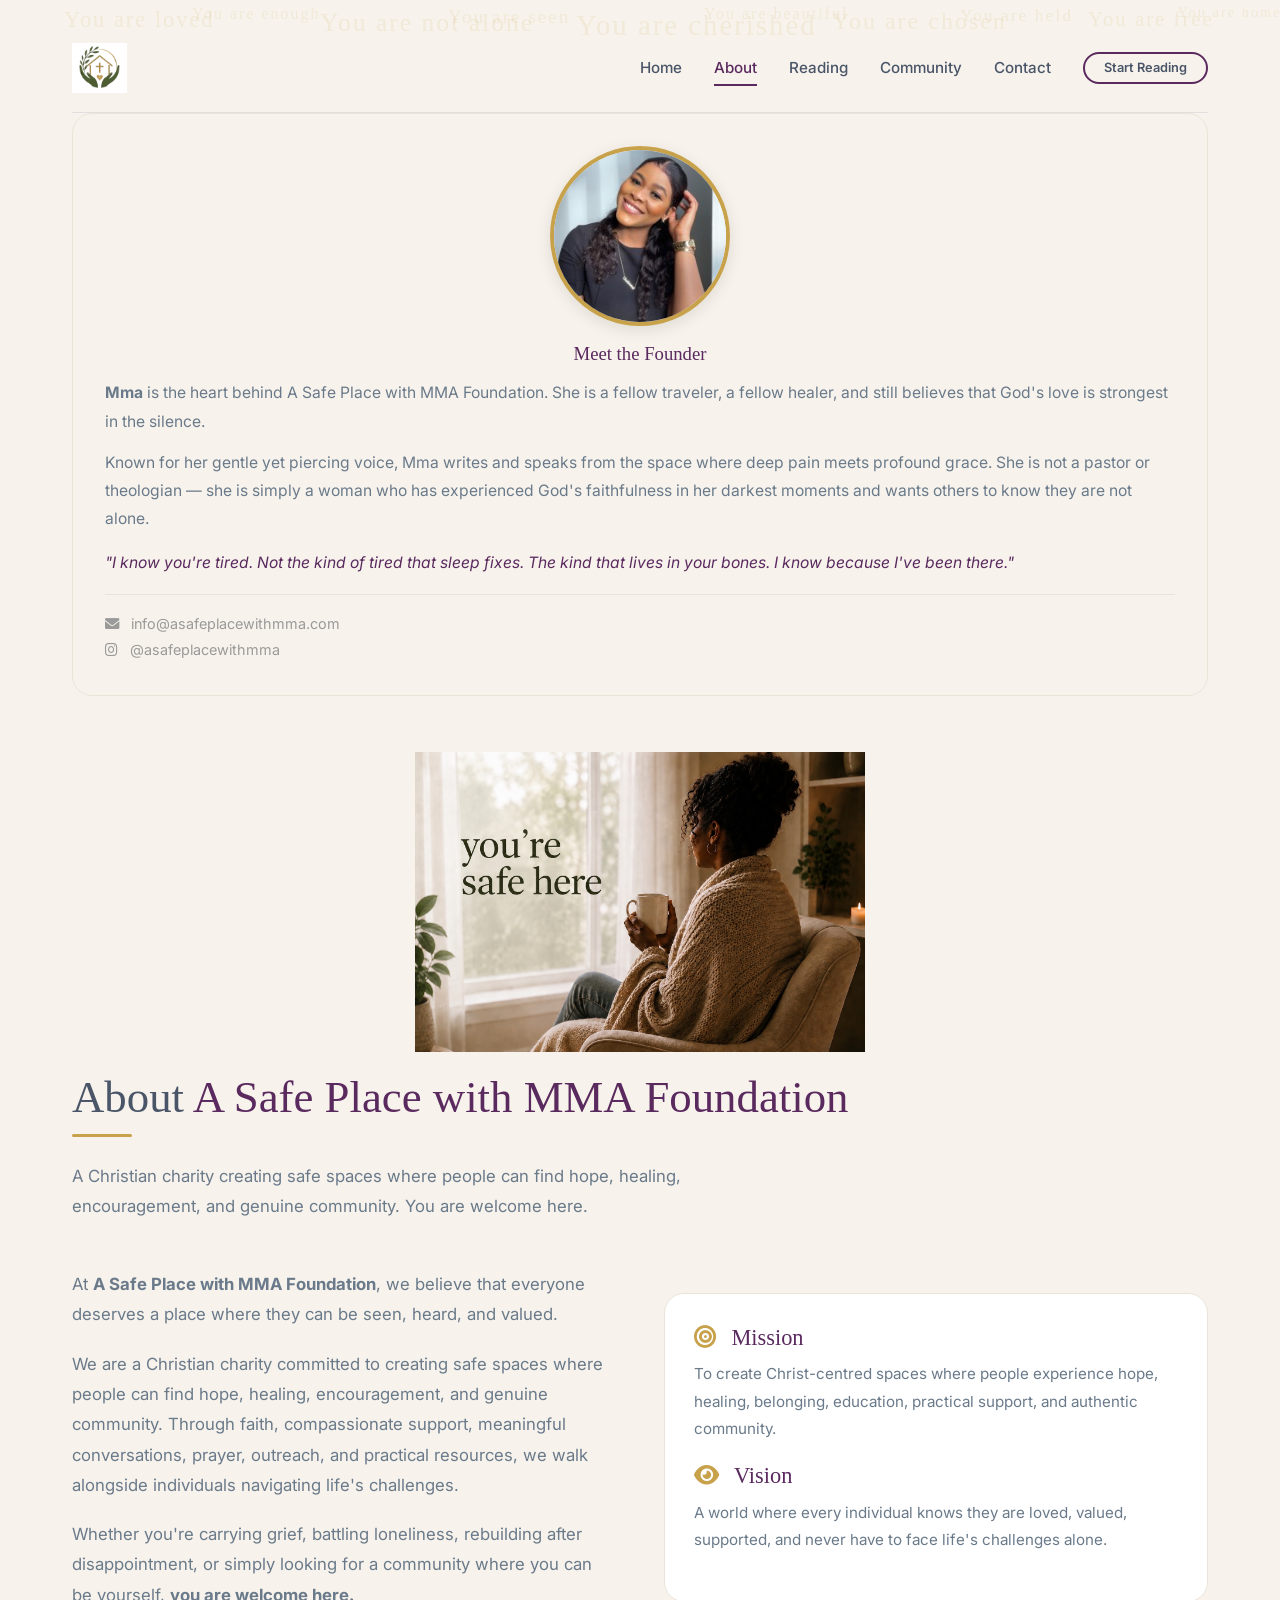
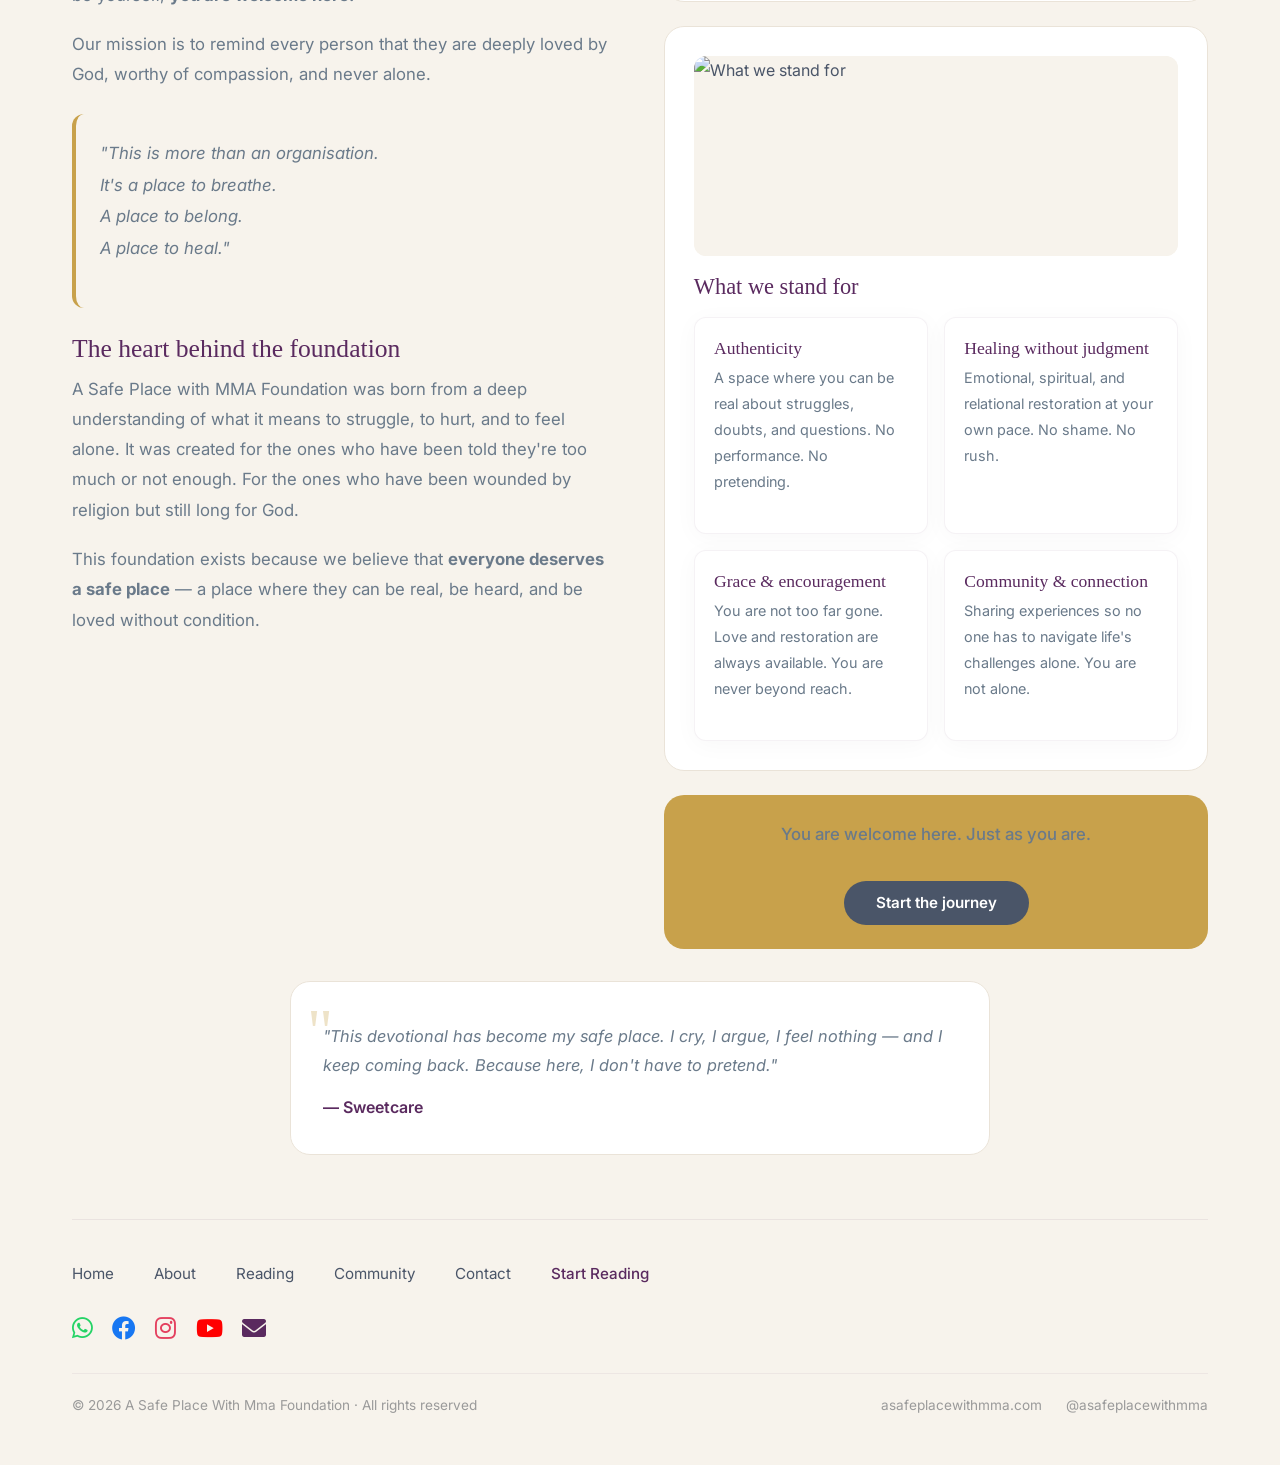
==== commit 9d82a779: "Updated homepage layout - reorganized hero section with buttons at bottom" ====
--- a/website/about.html
+++ b/website/about.html
@@ -227,12 +227,36 @@
       </div>
     </nav>
 
+  <!-- Author Bio Card with Photo -->
+        <div class="author-bio">
+          <div class="author-photo">
+            <img src="assets/images/mma-photo.jpg" alt="MMA - Founder of A Safe Place" />
+          </div>
+          <h3>Meet the Founder</h3>
+          <p>
+            <strong>Mma</strong> is the heart behind A Safe Place with MMA Foundation. She is a fellow traveler, a fellow healer, and still believes that God's love is strongest in the silence.
+          </p>
+          <p style="margin-top:0.8rem;">
+            Known for her gentle yet piercing voice, Mma writes and speaks from the space where deep pain meets profound grace. She is not a pastor or theologian — she is simply a woman who has experienced God's faithfulness in her darkest moments and wants others to know they are not alone.
+          </p>
+          <p style="margin-top:1rem;font-style:italic;color:var(--primary);">
+            "I know you're tired. Not the kind of tired that sleep fixes. 
+            The kind that lives in your bones. I know because I've been there."
+          </p>
+          <div style="margin-top:1rem;padding-top:1rem;border-top:1px solid var(--border);">
+            <p style="font-size:0.9rem;color:var(--text-muted);">
+              <i class="fas fa-envelope" style="margin-right:8px;"></i> info@asafeplacewithmma.com<br>
+              <i class="fab fa-instagram" style="margin-right:8px;"></i> @asafeplacewithmma
+            </p>
+          </div>
+        </div>
+
     <!-- ============================================ -->
     <!-- ABOUT HERO -->
     <!-- ============================================ -->
     <section class="about-hero fade-in">
       <div class="image-wrapper" style="margin-bottom: 1rem; border-radius: var(--radius, 12px); overflow: hidden; background: var(--background, #f9f9f9);">
-        <img src="assets/images/mma1.jpeg" alt="A Safe Place With Mma Foundation" class="about-hero-img" />
+        <img src="assets/images/You-don't-have-to-pretend-here.png" alt="You're Safe Here" />
       </div>
       
       <h1>About <span>A Safe Place with MMA Foundation</span></h1>
@@ -288,29 +312,7 @@
       <!-- Right Column -->
       <div class="fade-in-right">
         
-        <!-- Author Bio Card with Photo -->
-        <div class="author-bio">
-          <div class="author-photo">
-            <img src="assets/images/mma-photo.jpg" alt="MMA - Founder of A Safe Place" />
-          </div>
-          <h3>Meet the Founder</h3>
-          <p>
-            <strong>Mma</strong> is the heart behind A Safe Place with MMA Foundation. She is a fellow traveler, a fellow healer, and still believes that God's love is strongest in the silence.
-          </p>
-          <p style="margin-top:0.8rem;">
-            Known for her gentle yet piercing voice, Mma writes and speaks from the space where deep pain meets profound grace. She is not a pastor or theologian — she is simply a woman who has experienced God's faithfulness in her darkest moments and wants others to know they are not alone.
-          </p>
-          <p style="margin-top:1rem;font-style:italic;color:var(--primary);">
-            "I know you're tired. Not the kind of tired that sleep fixes. 
-            The kind that lives in your bones. I know because I've been there."
-          </p>
-          <div style="margin-top:1rem;padding-top:1rem;border-top:1px solid var(--border);">
-            <p style="font-size:0.9rem;color:var(--text-muted);">
-              <i class="fas fa-envelope" style="margin-right:8px;"></i> info@asafeplacewithmma.com<br>
-              <i class="fab fa-instagram" style="margin-right:8px;"></i> @asafeplacewithmma
-            </p>
-          </div>
-        </div>
+      
 
         <!-- Mission & Vision Quick View -->
         <div style="background:var(--white);padding:1.8rem;border-radius:var(--radius);border:1px solid var(--border);margin-top:1.5rem;">
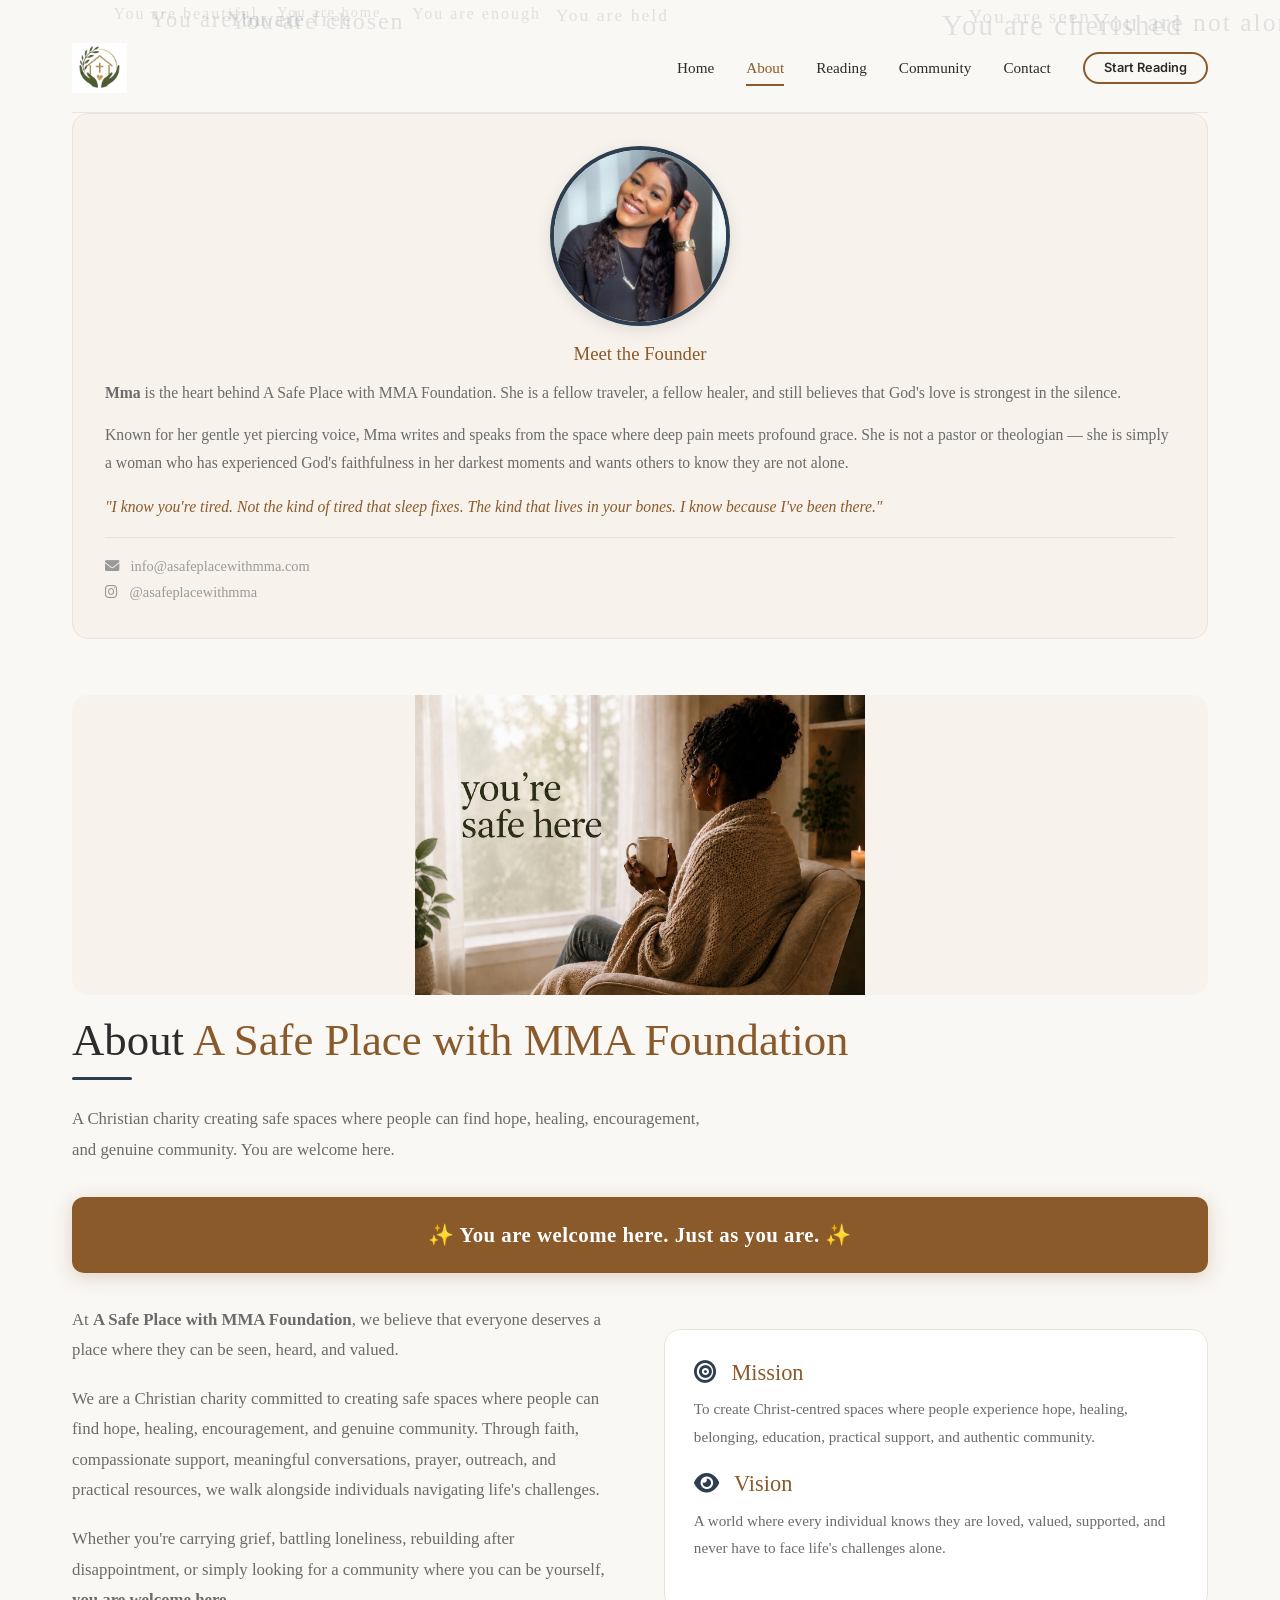
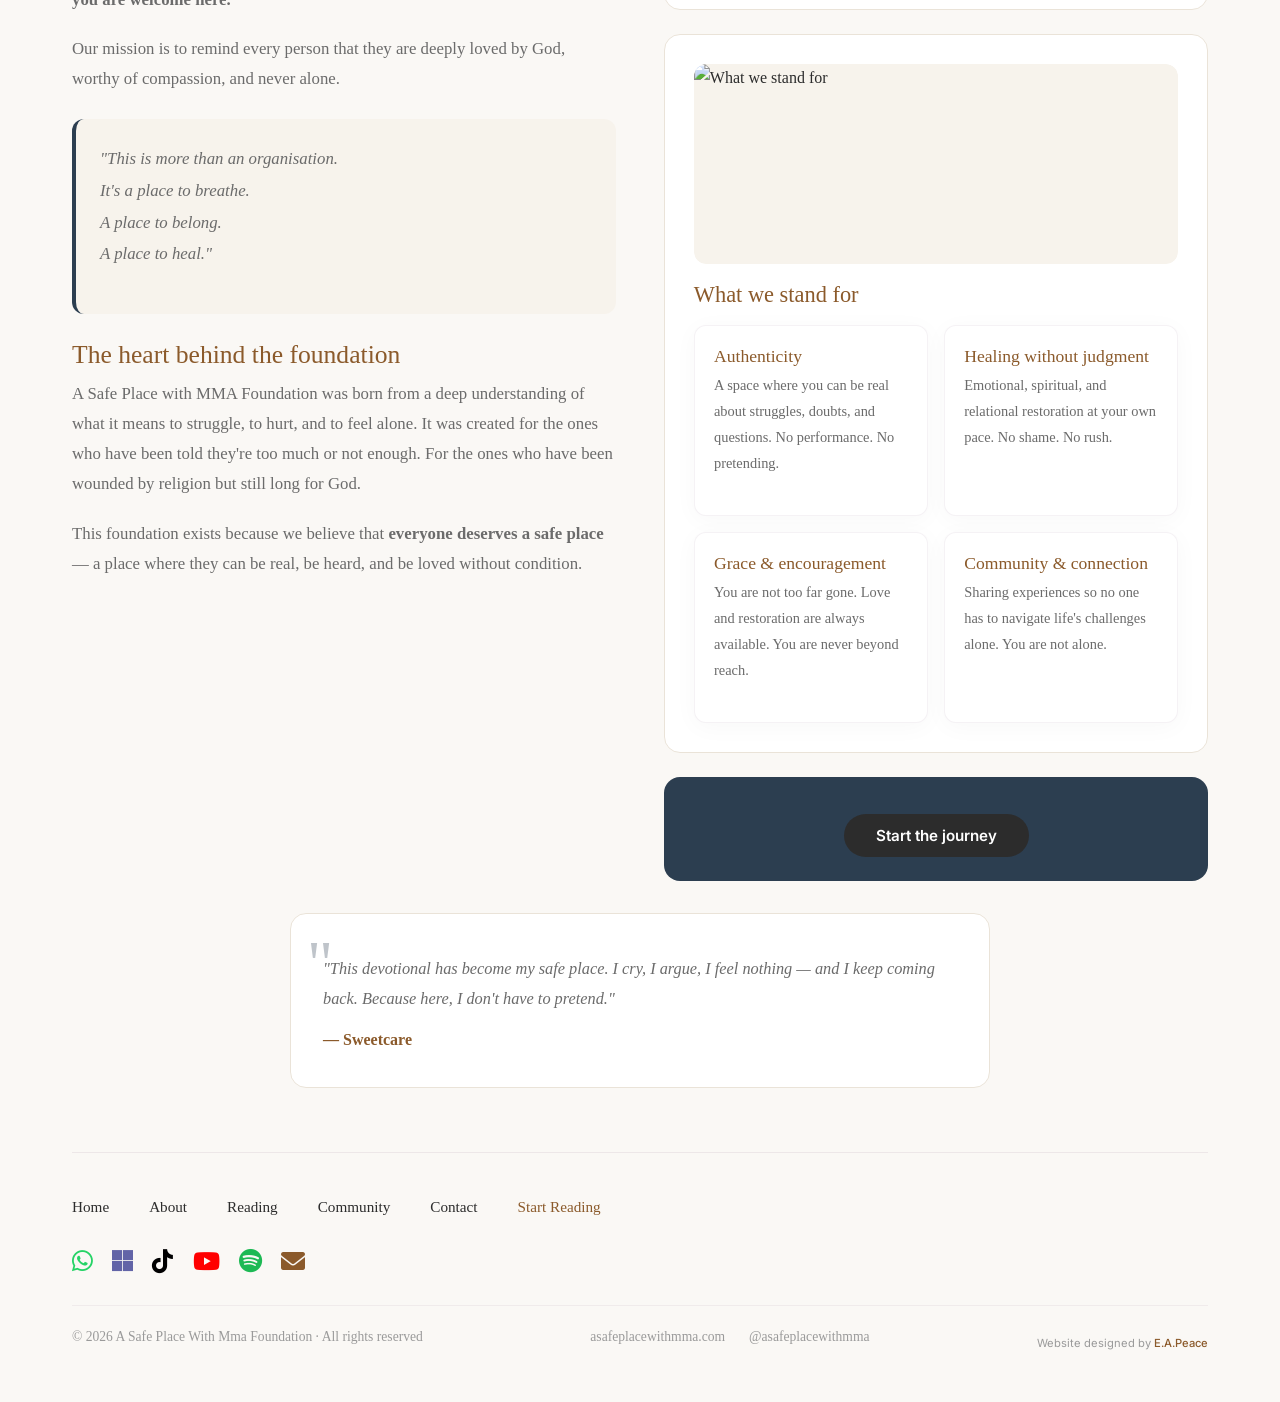
==== commit 020ebf96: "Update: About page - social links, affirmation animations, welcome message visibility, E.A.Peace cre" ====
--- a/website/about.html
+++ b/website/about.html
@@ -148,6 +148,45 @@
       color: var(--text-light);
     }
 
+    /* Welcome message - more visible */
+    .welcome-message {
+      background: var(--primary);
+      color: #fff;
+      padding: 1.2rem 1.5rem;
+      border-radius: var(--radius-sm);
+      text-align: center;
+      margin: 1rem 0 0.5rem;
+      box-shadow: 0 4px 20px rgba(139, 90, 43, 0.25);
+    }
+
+    .welcome-message p {
+      font-size: 1.3rem;
+      font-weight: 600;
+      margin: 0;
+      font-family: var(--font-serif);
+      letter-spacing: 0.5px;
+      color: #fff;
+    }
+
+    /* E.A.Peace credit */
+    .design-credit {
+      font-size: 0.7rem;
+      color: var(--text-muted);
+      text-align: center;
+      margin-top: 0.5rem;
+      font-family: var(--font-sans);
+    }
+
+    .design-credit a {
+      color: var(--primary);
+      text-decoration: none;
+      font-weight: 500;
+    }
+
+    .design-credit a:hover {
+      text-decoration: underline;
+    }
+
     @media (max-width: 768px) {
       .author-photo img {
         width: min(140px, 60%);
@@ -165,6 +204,10 @@
         grid-template-columns: 1fr;
         gap: 2rem;
       }
+
+      .welcome-message p {
+        font-size: 1.1rem;
+      }
     }
 
     @media (max-width: 480px) {
@@ -179,6 +222,10 @@
       .about-hero h1 {
         font-size: 2rem;
       }
+
+      .welcome-message p {
+        font-size: 0.95rem;
+      }
     }
   </style>
 </head>
@@ -187,7 +234,7 @@
   <!-- ============================================ -->
   <!-- FLOATING AFFIRMATIONS -->
   <!-- ============================================ -->
-  <div class="floating-affirmations">
+  <div class="floating-affirmations" id="floatingAffirmations">
     <div class="floating-word">You are loved</div>
     <div class="floating-word">You are enough</div>
     <div class="floating-word">You are not alone</div>
@@ -227,8 +274,10 @@
       </div>
     </nav>
 
-  <!-- Author Bio Card with Photo -->
-        <div class="author-bio">
+  <!-- ============================================ -->
+  <!-- AUTHOR BIO CARD WITH PHOTO -->
+  <!-- ============================================ -->
+        <div class="author-bio fade-in">
           <div class="author-photo">
             <img src="assets/images/mma-photo.jpg" alt="MMA - Founder of A Safe Place" />
           </div>
@@ -266,6 +315,13 @@
         encouragement, and genuine community. You are welcome here.
       </p>
     </section>
+
+    <!-- ============================================ -->
+    <!-- WELCOME MESSAGE - MORE VISIBLE -->
+    <!-- ============================================ -->
+    <div class="welcome-message fade-in">
+      <p>✨ You are welcome here. Just as you are. ✨</p>
+    </div>
 
     <!-- ============================================ -->
     <!-- ABOUT CONTENT -->
@@ -377,9 +433,7 @@
 
         <!-- Invitation -->
         <div style="background:var(--secondary);color:var(--text);padding:1.5rem;border-radius:var(--radius);margin-top:1.5rem;text-align:center;" class="scale-in">
-          <p style="font-size:1.05rem;font-weight:500;">
-            You are welcome here. Just as you are.
-          </p>
+          
           <a href="reading.html" class="btn" style="margin-top:0.8rem;background:var(--text);color:var(--white);">
             Start the journey
           </a>
@@ -413,11 +467,13 @@
         <a href="reading.html" style="font-weight:500;color:var(--primary);">Start Reading</a>
       </div>
       
+      <!-- Social Links with Font Awesome Icons -->
       <div class="social-links">
         <a href="https://chat.whatsapp.com/G8nLOmKrYnEKmZvbc1y0qK" aria-label="WhatsApp" target="_blank"><i class="fab fa-whatsapp" style="color:#25D366; font-size:1.5rem;"></i></a>
-        <a href="#" aria-label="Facebook" target="_blank"><i class="fab fa-facebook" style="color:#1877F2; font-size:1.5rem;"></i></a>
-        <a href="#" aria-label="Instagram" target="_blank"><i class="fab fa-instagram" style="color:#E4405F; font-size:1.5rem;"></i></a>
-        <a href="#" aria-label="YouTube" target="_blank"><i class="fab fa-youtube" style="color:#FF0000; font-size:1.5rem;"></i></a>
+        <a href="https://teams.live.com/l/community/FEAFlCBUdxFGT8qXg?v=g1" aria-label="Microsoft Teams" target="_blank"><i class="fab fa-microsoft" style="color:#6264A7; font-size:1.5rem;"></i></a>
+        <a href="https://www.tiktok.com/@asafeplacewithmma7?_r=1&_t=ZS-97cQnuE5kcm" aria-label="TikTok" target="_blank"><i class="fab fa-tiktok" style="color:#000000; font-size:1.5rem;"></i></a>
+        <a href="https://youtube.com/@asafeplacewithmma?si=AjO1Ku7wc0fPVwqH" aria-label="YouTube" target="_blank"><i class="fab fa-youtube" style="color:#FF0000; font-size:1.5rem;"></i></a>
+        <a href="https://open.spotify.com/show/0ON8oxmkRJpr3S7rQXiW1G?si=dKve_UY-Q5W2GLnHL8E5OA" aria-label="Spotify" target="_blank"><i class="fab fa-spotify" style="color:#1DB954; font-size:1.5rem;"></i></a>
         <a href="mailto:info@asafeplacewithmma.com" aria-label="Email"><i class="fas fa-envelope" style="color:var(--primary); font-size:1.5rem;"></i></a>
       </div>
       
@@ -427,6 +483,9 @@
           <span>asafeplacewithmma.com</span>
           <span>@asafeplacewithmma</span>
         </div>
+        <div class="design-credit">
+          <span>Website designed by <a href="http://emmanueladekunlepeace.com/" target="_blank">E.A.Peace</a></span>
+        </div>
       </div>
     </footer>
 
@@ -439,6 +498,9 @@
   
   <script>
     document.addEventListener('DOMContentLoaded', function() {
+      // ============================================
+      // SPARKLE EFFECT
+      // ============================================
       const container = document.getElementById('sparkleContainer');
       if (container) {
         for (let i = 0; i < 25; i++) {
@@ -454,6 +516,9 @@
         }
       }
 
+      // ============================================
+      // SCROLL ANIMATIONS (Intersection Observer)
+      // ============================================
       const observerOptions = {
         threshold: 0.15,
         rootMargin: '0px 0px -50px 0px'
@@ -470,6 +535,28 @@
       document.querySelectorAll('.fade-in, .fade-in-left, .fade-in-right, .scale-in').forEach(el => {
         observer.observe(el);
       });
+
+      // ============================================
+      // FLOATING AFFIRMATIONS - FIX VISIBILITY
+      // ============================================
+      const affirmations = document.getElementById('floatingAffirmations');
+      if (affirmations) {
+        affirmations.style.display = 'block';
+        affirmations.style.opacity = '1';
+        affirmations.style.pointerEvents = 'none';
+        
+        const words = affirmations.querySelectorAll('.floating-word');
+        words.forEach((word, index) => {
+          const leftPos = 5 + Math.random() * 90;
+          const delay = index * 1.5 + Math.random() * 2;
+          const duration = 18 + Math.random() * 8;
+          word.style.left = leftPos + '%';
+          word.style.animationDelay = delay + 's';
+          word.style.animationDuration = duration + 's';
+        });
+      }
+
+      console.log('✅ About page loaded successfully!');
     });
   </script>
 </body>
--- a/website/css/style.css
+++ b/website/css/style.css
@@ -4,7 +4,6 @@
    Rich, Elegant & Distinctive
    "You don't have to pretend here."
    ============================================ */
-
 
 * {
   margin: 0;
@@ -61,114 +60,6 @@
 }
 
 /* ============================================ */
-/* IMAGE UTILITY CLASSES - FIXED */
-/* ============================================ */
-
-/* For hero images - shows entire image */
-.hero-img {
-  width: 100%;
-  height: auto;
-  max-height: 300px;
-  object-fit: contain;
-  border-radius: var(--radius, 12px);
-  display: block;
-  background: var(--background, #f9f9f9);
-}
-
-/* For about page images */
-.about-img {
-  width: 100%;
-  height: auto;
-  max-height: 300px;
-  object-fit: contain;
-  border-radius: var(--radius, 12px);
-  display: block;
-  background: var(--background, #f9f9f9);
-}
-
-/* For reading page hero image */
-.reading-hero-img {
-  width: 100%;
-  height: auto;
-  max-height: 250px;
-  object-fit: contain;
-  border-radius: var(--radius, 12px);
-  display: block;
-  background: var(--background, #f9f9f9);
-}
-
-/* For community card images */
-.card-img {
-  width: 100%;
-  height: auto;
-  max-height: 200px;
-  object-fit: contain;
-  border-radius: var(--radius-sm, 8px);
-  display: block;
-  background: var(--background, #f9f9f9);
-}
-
-/* For testimonial images */
-.testimonial-img {
-  width: 100%;
-  height: auto;
-  max-height: 220px;
-  object-fit: contain;
-  border-radius: var(--radius, 12px);
-  display: block;
-  background: var(--background, #f9f9f9);
-}
-
-/* For banner images */
-.banner-img {
-  width: 100%;
-  height: auto;
-  max-height: 180px;
-  object-fit: contain;
-  border-radius: var(--radius-sm, 8px);
-  display: block;
-  background: var(--background, #f9f9f9);
-}
-
-/* For contact hero image */
-.contact-hero-img {
-  width: 100%;
-  height: auto;
-  max-height: 250px;
-  object-fit: contain;
-  border-radius: var(--radius, 12px);
-  display: block;
-  background: var(--background, #f9f9f9);
-}
-
-/* For author photo - auto-size and centered */
-.author-photo {
-  display: flex;
-  justify-content: center;
-  align-items: center;
-  width: 100%;
-  margin-bottom: 1rem;
-}
-
-.author-photo img {
-  width: min(180px, 70%);
-  height: auto;
-  aspect-ratio: 1/1;
-  border-radius: 50%;
-  object-fit: cover;
-  border: 4px solid var(--secondary);
-  box-shadow: 0 4px 15px rgba(0,0,0,0.1);
-}
-
-/* Image wrapper - prevents overflow */
-.image-wrapper {
-  overflow: hidden;
-  border-radius: var(--radius, 12px);
-  margin-bottom: 1.5rem;
-  background: var(--background, #f9f9f9);
-}
-
-/* ============================================ */
 /* FLOATING AFFIRMATIONS - SLIDING WORDS */
 /* ============================================ */
 
@@ -329,6 +220,7 @@
   margin: 2.5rem 0 1rem;
   color: var(--text);
   font-weight: 400;
+  text-align: center;
 }
 
 .section-title span {
@@ -1248,52 +1140,6 @@
   .floating-affirmations {
     display: none;
   }
-
-  /* Image responsive overrides */
-  .hero-img {
-    max-height: 250px;
-  }
-  
-  .about-img {
-    max-height: 200px;
-  }
-  
-  .reading-hero-img {
-    max-height: 180px;
-  }
-  
-  .card-img {
-    max-height: 150px;
-  }
-  
-  .testimonial-img {
-    max-height: 160px;
-  }
-  
-  .banner-img {
-    max-height: 140px;
-  }
-  
-  .contact-hero-img {
-    max-height: 180px;
-  }
-  
-  .author-photo img {
-    width: min(140px, 60%);
-  }
-
-  /* WhatsApp card responsive */
-  .whatsapp-card {
-    padding: 1.5rem;
-  }
-  
-  .whatsapp-card h2 {
-    font-size: 1.5rem;
-  }
-  
-  .quick-responses {
-    grid-template-columns: 1fr;
-  }
 }
 
 @media (max-width: 480px) {
@@ -1326,39 +1172,6 @@
   .day-detail .declaration-box {
     font-size: 0.9rem;
     padding: 1rem;
-  }
-
-  /* Image responsive overrides */
-  .hero-img {
-    max-height: 180px;
-  }
-  
-  .about-img {
-    max-height: 150px;
-  }
-  
-  .reading-hero-img {
-    max-height: 140px;
-  }
-  
-  .card-img {
-    max-height: 120px;
-  }
-  
-  .testimonial-img {
-    max-height: 130px;
-  }
-  
-  .banner-img {
-    max-height: 110px;
-  }
-  
-  .contact-hero-img {
-    max-height: 140px;
-  }
-  
-  .author-photo img {
-    width: min(120px, 50%);
   }
 }
 
@@ -1390,4 +1203,610 @@
 }
 
 .gap-1 { gap: 1rem; }
-.gap-2 { gap: 2rem; }+.gap-2 { gap: 2rem; }
+
+/* ============================================
+   SAFE PLACE WITH MMA - PROFESSIONAL STYLING
+   Domain: asafeplacewithmma.com
+   "You don't have to pretend here."
+   ============================================ */
+
+/* ===== BASE ===== */
+:root {
+  --primary: #8B5A2B;
+  --primary-light: #A87B4A;
+  --primary-dark: #5C3A1E;
+  --secondary: #2C3E50;
+  --accent: #C0392B;
+  --bg: #FAF8F5;
+  --bg-card: #FFFFFF;
+  --text: #2C2C2C;
+  --text-light: #6B6B6B;
+  --shadow: 0 8px 32px rgba(0, 0, 0, 0.08);
+  --shadow-hover: 0 12px 48px rgba(0, 0, 0, 0.14);
+  --radius: 16px;
+  --transition: 0.3s cubic-bezier(0.4, 0, 0.2, 1);
+}
+
+* {
+  margin: 0;
+  padding: 0;
+  box-sizing: border-box;
+}
+
+body {
+  font-family: 'Georgia', 'Times New Roman', serif;
+  background: var(--bg);
+  color: var(--text);
+  line-height: 1.8;
+  -webkit-font-smoothing: antialiased;
+}
+
+/* ===== APP CONTAINER ===== */
+#app {
+  max-width: 820px;
+  margin: 0 auto;
+  padding: 20px;
+}
+
+/* ===== HEADER ===== */
+.app-header {
+  text-align: center;
+  padding: 30px 0 20px;
+  border-bottom: 2px solid rgba(139, 90, 43, 0.15);
+  margin-bottom: 30px;
+}
+
+.app-header h1 {
+  font-size: 1.8rem;
+  font-weight: 700;
+  color: var(--primary-dark);
+  letter-spacing: -0.5px;
+}
+
+.app-header h1 span {
+  color: var(--primary-light);
+}
+
+.app-header .tagline {
+  font-size: 0.95rem;
+  color: var(--text-light);
+  font-style: italic;
+  margin-top: 4px;
+  font-family: 'Georgia', serif;
+}
+
+/* ===== NAVIGATION TABS ===== */
+.nav-tabs {
+  display: flex;
+  justify-content: center;
+  gap: 4px;
+  background: var(--bg-card);
+  border-radius: var(--radius);
+  padding: 6px;
+  margin-bottom: 24px;
+  box-shadow: var(--shadow);
+  border: 1px solid rgba(139, 90, 43, 0.1);
+}
+
+.nav-tabs button {
+  flex: 1;
+  padding: 12px 20px;
+  border: none;
+  background: transparent;
+  border-radius: 12px;
+  font-size: 0.95rem;
+  font-weight: 600;
+  color: var(--text-light);
+  cursor: pointer;
+  transition: var(--transition);
+  font-family: 'Georgia', serif;
+}
+
+.nav-tabs button:hover {
+  color: var(--primary);
+  background: rgba(139, 90, 43, 0.06);
+}
+
+.nav-tabs button.active {
+  background: var(--primary);
+  color: white;
+  box-shadow: 0 4px 12px rgba(139, 90, 43, 0.25);
+}
+
+.nav-tabs button.active:hover {
+  background: var(--primary-dark);
+}
+
+/* ===== NAVIGATION BAR ===== */
+.nav-bar {
+  display: flex;
+  align-items: center;
+  justify-content: space-between;
+  gap: 12px;
+  background: var(--bg-card);
+  padding: 16px 20px;
+  border-radius: var(--radius);
+  box-shadow: var(--shadow);
+  border: 1px solid rgba(139, 90, 43, 0.08);
+  margin-bottom: 24px;
+  flex-wrap: wrap;
+}
+
+.nav-bar .nav-group {
+  display: flex;
+  align-items: center;
+  gap: 8px;
+}
+
+.nav-bar button {
+  padding: 8px 14px;
+  border: 1px solid rgba(139, 90, 43, 0.2);
+  background: transparent;
+  border-radius: 10px;
+  font-size: 0.85rem;
+  font-weight: 500;
+  color: var(--secondary);
+  cursor: pointer;
+  transition: var(--transition);
+  font-family: 'Georgia', serif;
+}
+
+.nav-bar button:hover:not(:disabled) {
+  background: var(--primary);
+  color: white;
+  border-color: var(--primary);
+}
+
+.nav-bar button:disabled {
+  opacity: 0.4;
+  cursor: not-allowed;
+}
+
+.nav-bar .month-year {
+  font-size: 1.1rem;
+  font-weight: 700;
+  color: var(--primary-dark);
+  min-width: 160px;
+  text-align: center;
+}
+
+.nav-bar .day-selector {
+  font-size: 0.85rem;
+  color: var(--text-light);
+  background: rgba(139, 90, 43, 0.08);
+  padding: 4px 14px;
+  border-radius: 20px;
+  font-family: 'Georgia', serif;
+}
+
+.nav-bar .today-btn {
+  background: var(--secondary);
+  color: white;
+  border: none;
+}
+
+.nav-bar .today-btn:hover {
+  background: var(--primary);
+}
+
+/* ===== DEVOTIONAL VIEW ===== */
+#devotional-view {
+  animation: fadeSlide 0.4s ease;
+}
+
+.devotional-card {
+  background: var(--bg-card);
+  border-radius: var(--radius);
+  padding: 40px 36px;
+  box-shadow: var(--shadow);
+  border: 1px solid rgba(139, 90, 43, 0.06);
+}
+
+.devotional-card .day-title {
+  font-size: 1rem;
+  color: var(--primary-light);
+  text-transform: uppercase;
+  letter-spacing: 2px;
+  margin-bottom: 4px;
+  font-weight: 600;
+}
+
+.devotional-card h2 {
+  font-size: 2rem;
+  font-weight: 700;
+  color: var(--primary-dark);
+  margin-bottom: 24px;
+  line-height: 1.3;
+}
+
+.devotional-card .opening {
+  font-size: 1.15rem;
+  line-height: 1.8;
+  color: var(--text);
+  margin-bottom: 20px;
+  font-style: italic;
+  border-left: 4px solid var(--primary-light);
+  padding-left: 20px;
+  background: rgba(139, 90, 43, 0.04);
+  border-radius: 0 8px 8px 0;
+  padding: 16px 20px;
+}
+
+.devotional-card .message {
+  font-size: 1.05rem;
+  line-height: 1.9;
+  color: var(--text);
+  margin-bottom: 24px;
+}
+
+.devotional-card .message p {
+  margin-bottom: 16px;
+}
+
+.devotional-card .scripture {
+  background: rgba(139, 90, 43, 0.06);
+  padding: 20px 24px;
+  border-radius: var(--radius);
+  margin: 20px 0;
+  font-style: italic;
+  font-size: 1.05rem;
+  border: 1px solid rgba(139, 90, 43, 0.1);
+}
+
+.devotional-card .scripture strong {
+  color: var(--primary-dark);
+  font-weight: 700;
+}
+
+.devotional-card .reflection-section {
+  margin: 24px 0;
+  padding: 20px 24px;
+  background: rgba(44, 62, 80, 0.04);
+  border-radius: var(--radius);
+}
+
+.devotional-card .reflection-section h3 {
+  font-size: 1rem;
+  text-transform: uppercase;
+  letter-spacing: 1.5px;
+  color: var(--secondary);
+  margin-bottom: 12px;
+  font-weight: 700;
+}
+
+.devotional-card .reflection-section ul {
+  list-style: none;
+  padding: 0;
+}
+
+.devotional-card .reflection-section ul li {
+  padding: 8px 0 8px 28px;
+  position: relative;
+  font-size: 1rem;
+  line-height: 1.7;
+  color: var(--text);
+}
+
+.devotional-card .reflection-section ul li::before {
+  content: "✦";
+  position: absolute;
+  left: 0;
+  color: var(--primary-light);
+  font-size: 1rem;
+}
+
+.devotional-card .prayer {
+  background: rgba(139, 90, 43, 0.05);
+  padding: 24px 28px;
+  border-radius: var(--radius);
+  margin: 20px 0;
+  border: 1px solid rgba(139, 90, 43, 0.08);
+}
+
+.devotional-card .prayer h3 {
+  font-size: 0.9rem;
+  text-transform: uppercase;
+  letter-spacing: 1.5px;
+  color: var(--primary-light);
+  margin-bottom: 8px;
+  font-weight: 700;
+}
+
+.devotional-card .prayer p {
+  font-size: 1.05rem;
+  line-height: 1.8;
+  font-style: italic;
+  color: var(--text);
+}
+
+.devotional-card .declaration {
+  background: var(--primary-dark);
+  color: white;
+  padding: 24px 28px;
+  border-radius: var(--radius);
+  margin-top: 20px;
+}
+
+.devotional-card .declaration h3 {
+  font-size: 0.9rem;
+  text-transform: uppercase;
+  letter-spacing: 1.5px;
+  color: rgba(255, 255, 255, 0.6);
+  margin-bottom: 8px;
+  font-weight: 700;
+}
+
+.devotional-card .declaration p {
+  font-size: 1.1rem;
+  line-height: 1.8;
+  font-weight: 500;
+}
+
+/* ===== CALENDAR VIEW ===== */
+#calendar-view {
+  animation: fadeSlide 0.4s ease;
+}
+
+.calendar-container {
+  background: var(--bg-card);
+  border-radius: var(--radius);
+  padding: 30px;
+  box-shadow: var(--shadow);
+  border: 1px solid rgba(139, 90, 43, 0.06);
+}
+
+.calendar-header {
+  display: flex;
+  justify-content: space-between;
+  align-items: center;
+  margin-bottom: 20px;
+  padding-bottom: 16px;
+  border-bottom: 2px solid rgba(139, 90, 43, 0.08);
+}
+
+.calendar-header h3 {
+  font-size: 1.3rem;
+  color: var(--primary-dark);
+  font-weight: 700;
+}
+
+.calendar-header .month-nav-btn {
+  padding: 6px 14px;
+  border: 1px solid rgba(139, 90, 43, 0.2);
+  background: transparent;
+  border-radius: 8px;
+  font-size: 1.2rem;
+  color: var(--primary);
+  cursor: pointer;
+  transition: var(--transition);
+  font-family: 'Georgia', serif;
+}
+
+.calendar-header .month-nav-btn:hover {
+  background: var(--primary);
+  color: white;
+  border-color: var(--primary);
+}
+
+.calendar-grid {
+  display: grid;
+  grid-template-columns: repeat(7, 1fr);
+  gap: 6px;
+}
+
+.calendar-grid .weekday {
+  text-align: center;
+  font-size: 0.75rem;
+  text-transform: uppercase;
+  letter-spacing: 1px;
+  color: var(--text-light);
+  font-weight: 700;
+  padding: 8px 0;
+}
+
+.calendar-grid .calendar-day {
+  display: flex;
+  flex-direction: column;
+  align-items: center;
+  justify-content: center;
+  aspect-ratio: 1;
+  border-radius: 12px;
+  font-size: 0.95rem;
+  font-weight: 500;
+  color: var(--text);
+  background: transparent;
+  cursor: pointer;
+  transition: var(--transition);
+  font-family: 'Georgia', serif;
+  position: relative;
+}
+
+.calendar-grid .calendar-day:hover:not(.empty) {
+  background: rgba(139, 90, 43, 0.08);
+  transform: scale(1.04);
+}
+
+.calendar-grid .calendar-day.empty {
+  cursor: default;
+  opacity: 0.3;
+}
+
+.calendar-grid .calendar-day.today {
+  background: rgba(139, 90, 43, 0.12);
+  font-weight: 700;
+  color: var(--primary-dark);
+}
+
+.calendar-grid .calendar-day.active {
+  background: var(--primary);
+  color: white;
+  font-weight: 700;
+  box-shadow: 0 4px 12px rgba(139, 90, 43, 0.3);
+}
+
+.calendar-grid .calendar-day.active:hover {
+  background: var(--primary-dark);
+  transform: scale(1.04);
+}
+
+.calendar-grid .calendar-day .dot {
+  width: 6px;
+  height: 6px;
+  border-radius: 50%;
+  background: var(--primary-light);
+  margin-top: 2px;
+}
+
+.calendar-grid .calendar-day.active .dot {
+  background: white;
+}
+
+.calendar-grid .calendar-day.today .dot {
+  background: var(--primary);
+}
+
+/* ===== SHARE BUTTON ===== */
+.share-btn {
+  position: fixed;
+  bottom: 30px;
+  right: 30px;
+  padding: 14px 20px;
+  background: var(--primary);
+  color: white;
+  border: none;
+  border-radius: 50px;
+  font-size: 0.9rem;
+  font-weight: 600;
+  cursor: pointer;
+  box-shadow: 0 4px 16px rgba(139, 90, 43, 0.3);
+  transition: var(--transition);
+  font-family: 'Georgia', serif;
+  display: flex;
+  align-items: center;
+  gap: 10px;
+  z-index: 100;
+}
+
+.share-btn:hover {
+  background: var(--primary-dark);
+  transform: translateY(-2px);
+  box-shadow: 0 6px 24px rgba(139, 90, 43, 0.4);
+}
+
+/* ===== ANIMATIONS ===== */
+@keyframes fadeSlide {
+  from {
+    opacity: 0;
+    transform: translateY(12px);
+  }
+  to {
+    opacity: 1;
+    transform: translateY(0);
+  }
+}
+
+/* ===== RESPONSIVE ===== */
+@media (max-width: 640px) {
+  #app {
+    padding: 12px;
+  }
+
+  .app-header h1 {
+    font-size: 1.4rem;
+  }
+
+  .nav-bar {
+    padding: 12px 14px;
+    gap: 8px;
+  }
+
+  .nav-bar .month-year {
+    font-size: 0.95rem;
+    min-width: 120px;
+  }
+
+  .nav-bar button {
+    padding: 6px 10px;
+    font-size: 0.8rem;
+  }
+
+  .devotional-card {
+    padding: 24px 18px;
+  }
+
+  .devotional-card h2 {
+    font-size: 1.5rem;
+  }
+
+  .devotional-card .opening {
+    font-size: 1rem;
+    padding: 12px 16px;
+  }
+
+  .devotional-card .message {
+    font-size: 0.95rem;
+  }
+
+  .devotional-card .scripture {
+    padding: 16px;
+    font-size: 0.95rem;
+  }
+
+  .devotional-card .prayer {
+    padding: 16px 20px;
+  }
+
+  .devotional-card .declaration {
+    padding: 16px 20px;
+  }
+
+  .calendar-container {
+    padding: 16px;
+  }
+
+  .calendar-grid {
+    gap: 4px;
+  }
+
+  .calendar-grid .calendar-day {
+    font-size: 0.8rem;
+    border-radius: 8px;
+  }
+
+  .calendar-grid .calendar-day .dot {
+    width: 4px;
+    height: 4px;
+  }
+
+  .share-btn {
+    bottom: 20px;
+    right: 20px;
+    padding: 12px 16px;
+    font-size: 0.8rem;
+  }
+
+  .nav-tabs button {
+    font-size: 0.85rem;
+    padding: 10px 14px;
+  }
+}
+
+@media (max-width: 480px) {
+  .nav-bar {
+    flex-direction: column;
+    align-items: stretch;
+  }
+
+  .nav-bar .nav-group {
+    justify-content: center;
+  }
+
+  .nav-bar .month-year {
+    order: -1;
+  }
+
+  .nav-bar .day-selector {
+    text-align: center;
+  }
+}
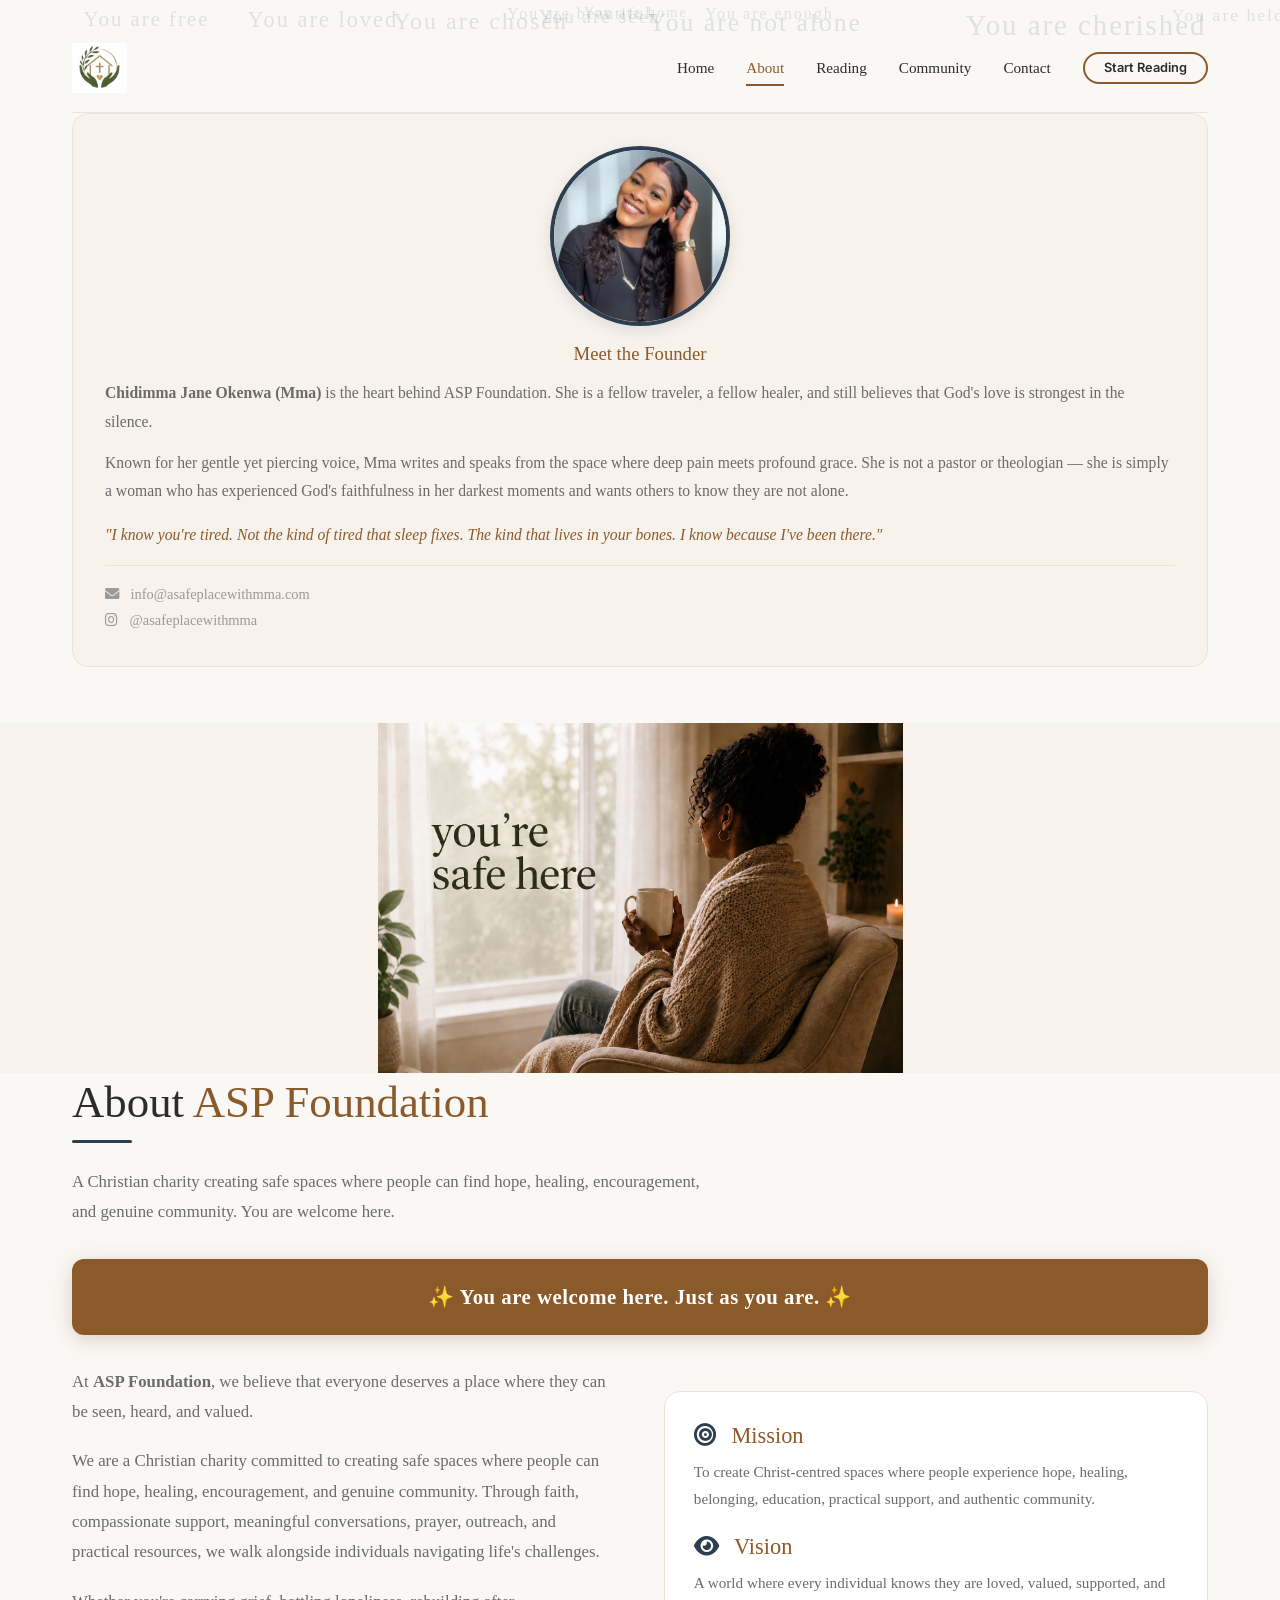
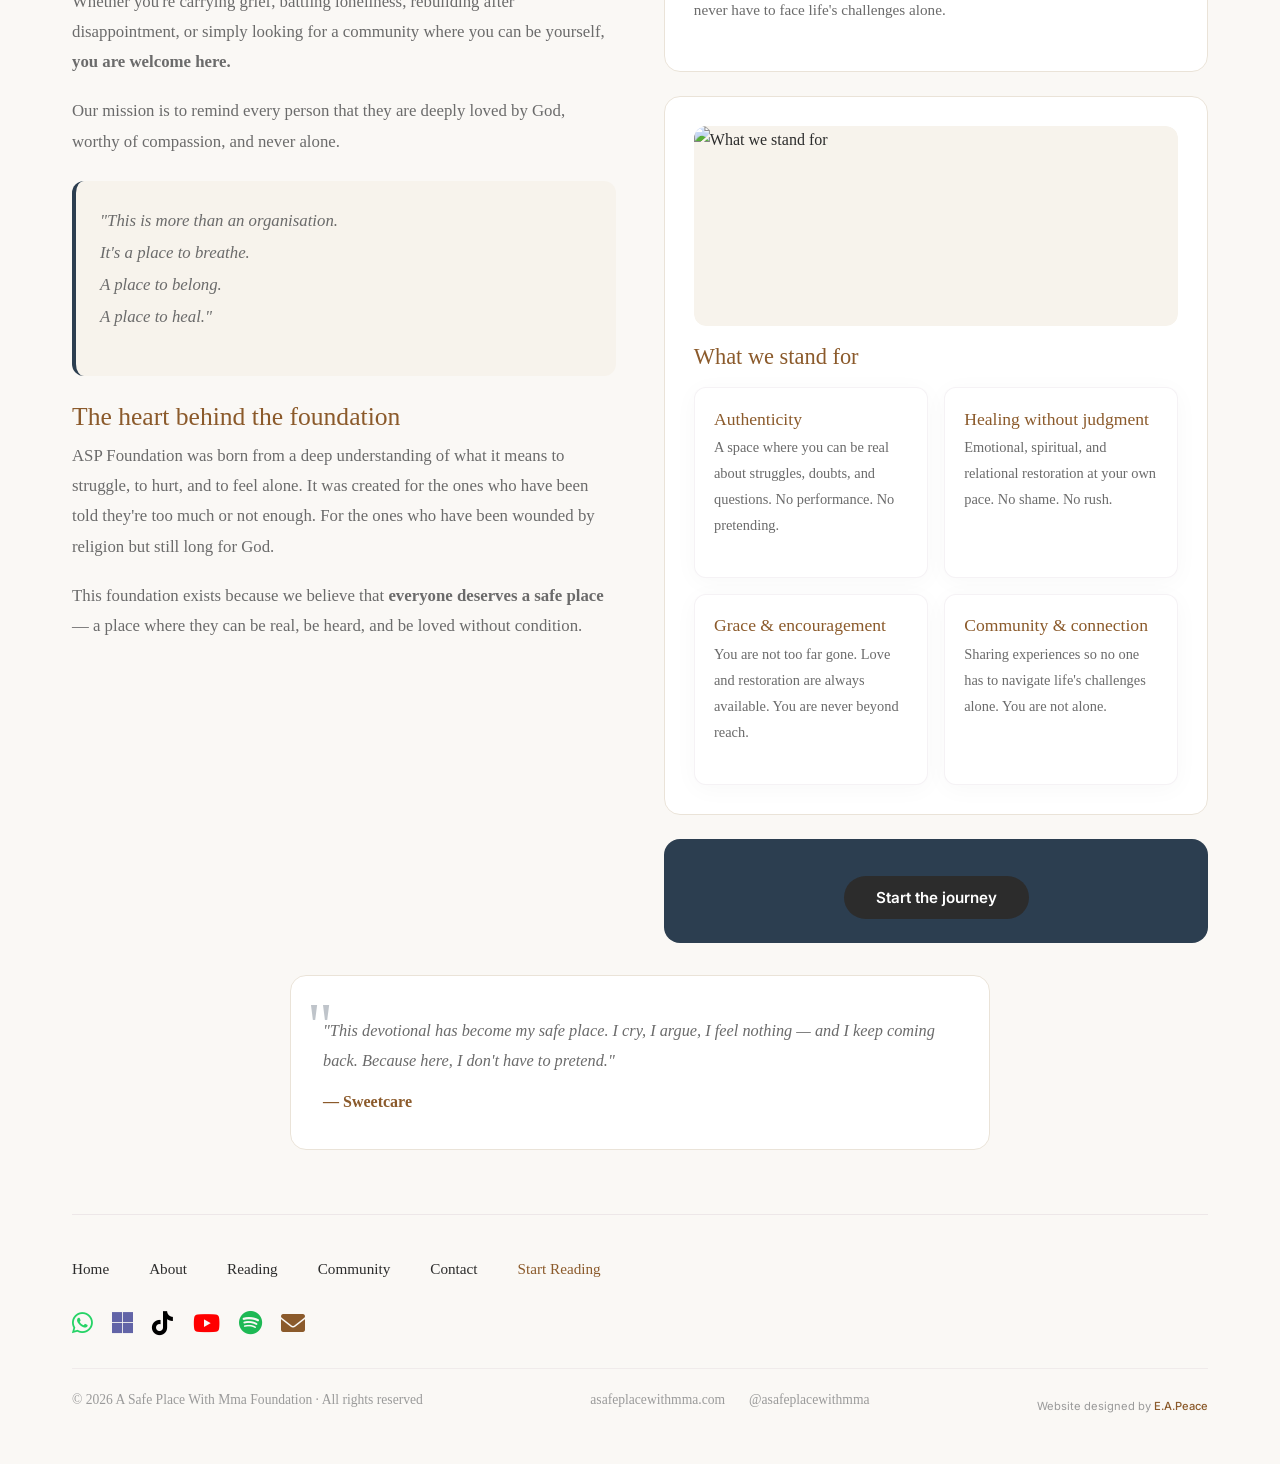
==== commit e0364495: "Update: About page - social links, affirmation animations, welcome message visibility, E.A.Peace cre" ====
--- a/website/about.html
+++ b/website/about.html
@@ -78,6 +78,53 @@
       background: var(--background, #f9f9f9);
     }
 
+    /* ============================================ */
+    /* FULL WIDTH HERO IMAGE - PC ONLY */
+    /* ============================================ */
+    .about-hero-img-wrapper {
+      width: 100vw;
+      margin-left: calc(-50vw + 50%);
+      margin-right: calc(-50vw + 50%);
+      overflow: hidden;
+      background: var(--background, #f9f9f9);
+      padding: 0;
+    }
+
+    .about-hero-img-wrapper img {
+      width: 100%;
+      height: auto;
+      max-height: 350px;
+      object-fit: contain;
+      display: block;
+      background: var(--background, #f9f9f9);
+    }
+
+    /* Mobile - keep normal */
+    @media (max-width: 768px) {
+      .about-hero-img-wrapper {
+        width: 100%;
+        margin-left: 0;
+        margin-right: 0;
+        max-height: 250px;
+      }
+      
+      .about-hero-img-wrapper img {
+        max-height: 250px;
+        object-fit: contain;
+      }
+    }
+
+    @media (max-width: 480px) {
+      .about-hero-img-wrapper {
+        max-height: 180px;
+      }
+      
+      .about-hero-img-wrapper img {
+        max-height: 180px;
+        object-fit: contain;
+      }
+    }
+
     .mission-quote {
       background: var(--background);
       padding: 1.5rem;
@@ -283,7 +330,7 @@
           </div>
           <h3>Meet the Founder</h3>
           <p>
-            <strong>Mma</strong> is the heart behind A Safe Place with MMA Foundation. She is a fellow traveler, a fellow healer, and still believes that God's love is strongest in the silence.
+            <strong>Chidimma Jane Okenwa (Mma)</strong> is the heart behind ASP Foundation. She is a fellow traveler, a fellow healer, and still believes that God's love is strongest in the silence.
           </p>
           <p style="margin-top:0.8rem;">
             Known for her gentle yet piercing voice, Mma writes and speaks from the space where deep pain meets profound grace. She is not a pastor or theologian — she is simply a woman who has experienced God's faithfulness in her darkest moments and wants others to know they are not alone.
@@ -304,11 +351,12 @@
     <!-- ABOUT HERO -->
     <!-- ============================================ -->
     <section class="about-hero fade-in">
-      <div class="image-wrapper" style="margin-bottom: 1rem; border-radius: var(--radius, 12px); overflow: hidden; background: var(--background, #f9f9f9);">
+      <!-- Full Width Hero Image - PC Only -->
+      <div class="about-hero-img-wrapper">
         <img src="assets/images/You-don't-have-to-pretend-here.png" alt="You're Safe Here" />
       </div>
       
-      <h1>About <span>A Safe Place with MMA Foundation</span></h1>
+      <h1>About <span>ASP Foundation</span></h1>
       <div class="accent-line"></div>
       <p style="color:var(--text-light);max-width:650px;font-size:1.05rem;line-height:1.8;">
         A Christian charity creating safe spaces where people can find hope, healing, 
@@ -330,7 +378,7 @@
       <!-- Left Column -->
       <div class="fade-in-left">
         <p>
-          At <strong>A Safe Place with MMA Foundation</strong>, we believe that everyone deserves a place where they can be seen, heard, and valued.
+          At <strong>ASP Foundation</strong>, we believe that everyone deserves a place where they can be seen, heard, and valued.
         </p>
         
         <p>
@@ -357,7 +405,7 @@
         <h2 style="font-family:var(--font-serif);font-size:1.6rem;color:var(--primary);margin:1.5rem 0 0.5rem;">The heart behind the foundation</h2>
         
         <p>
-          A Safe Place with MMA Foundation was born from a deep understanding of what it means to struggle, to hurt, and to feel alone. It was created for the ones who have been told they're too much or not enough. For the ones who have been wounded by religion but still long for God.
+          ASP Foundation was born from a deep understanding of what it means to struggle, to hurt, and to feel alone. It was created for the ones who have been told they're too much or not enough. For the ones who have been wounded by religion but still long for God.
         </p>
         
         <p>
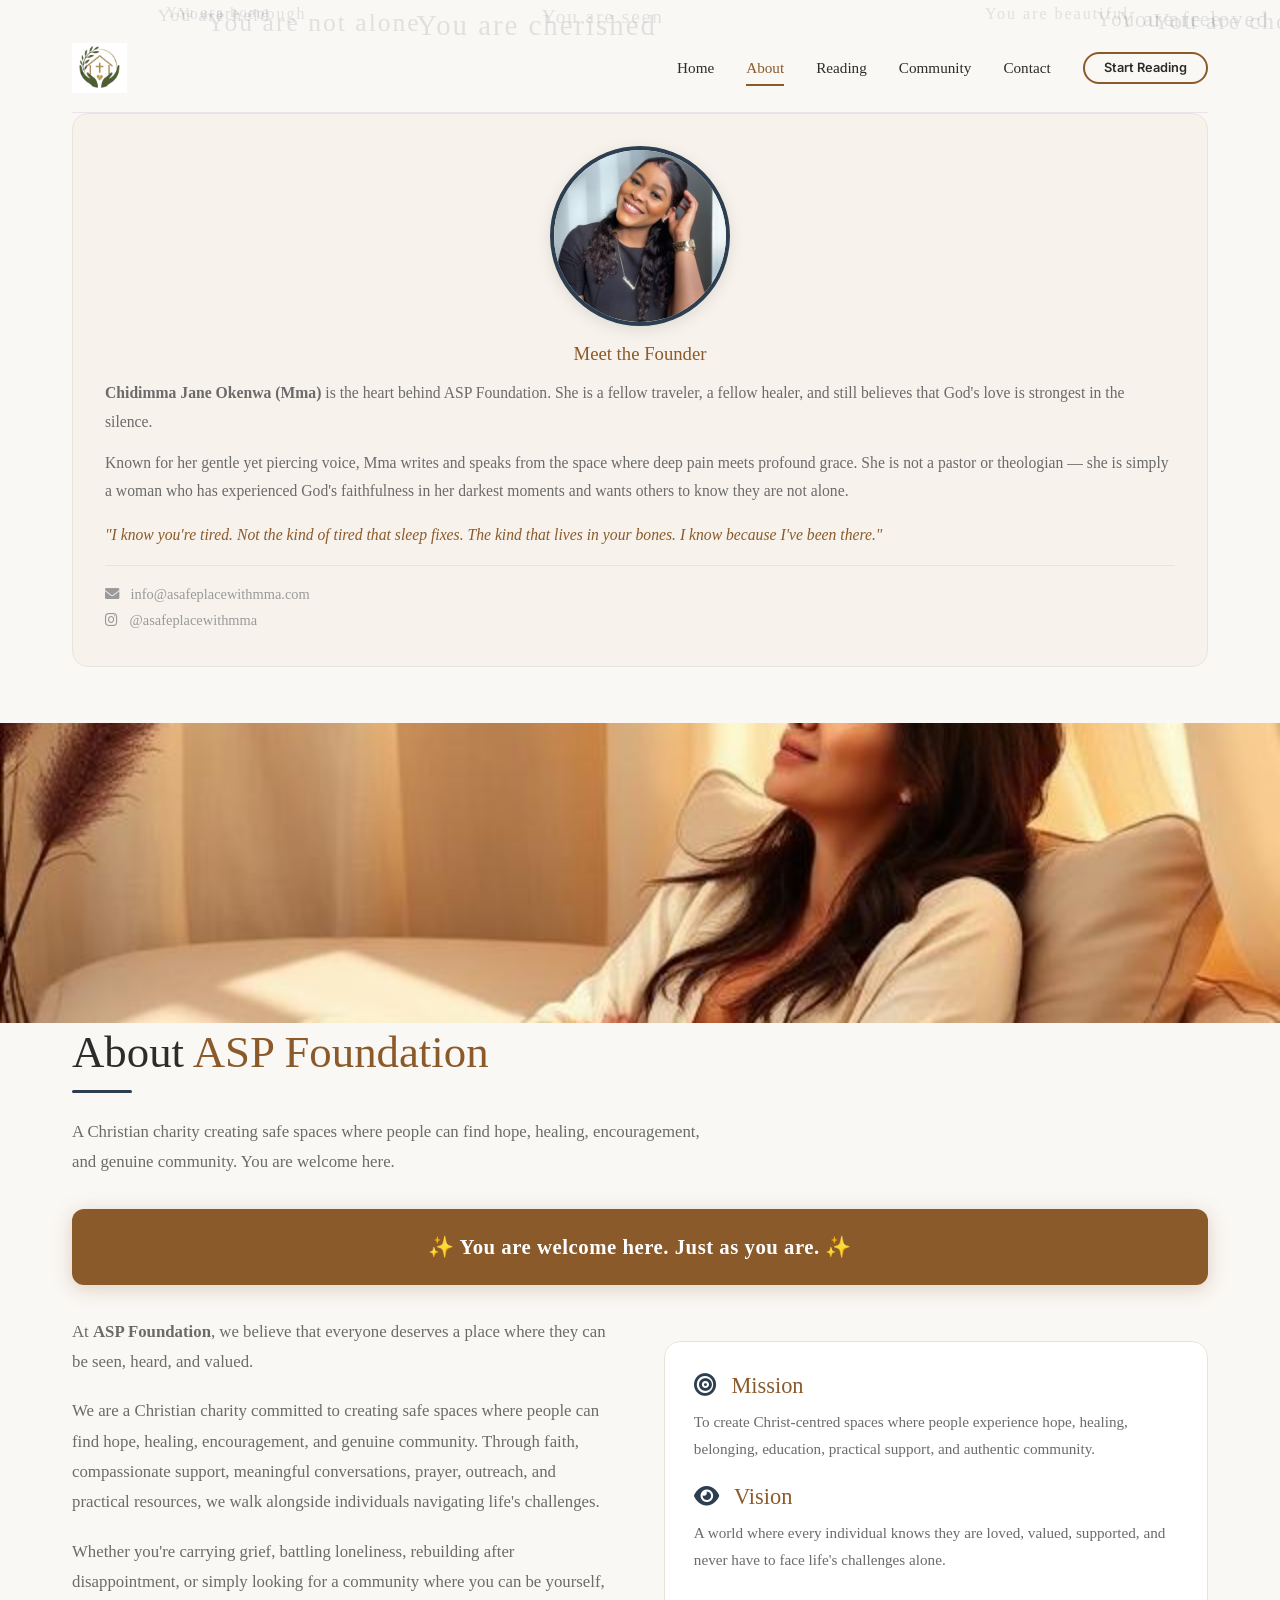
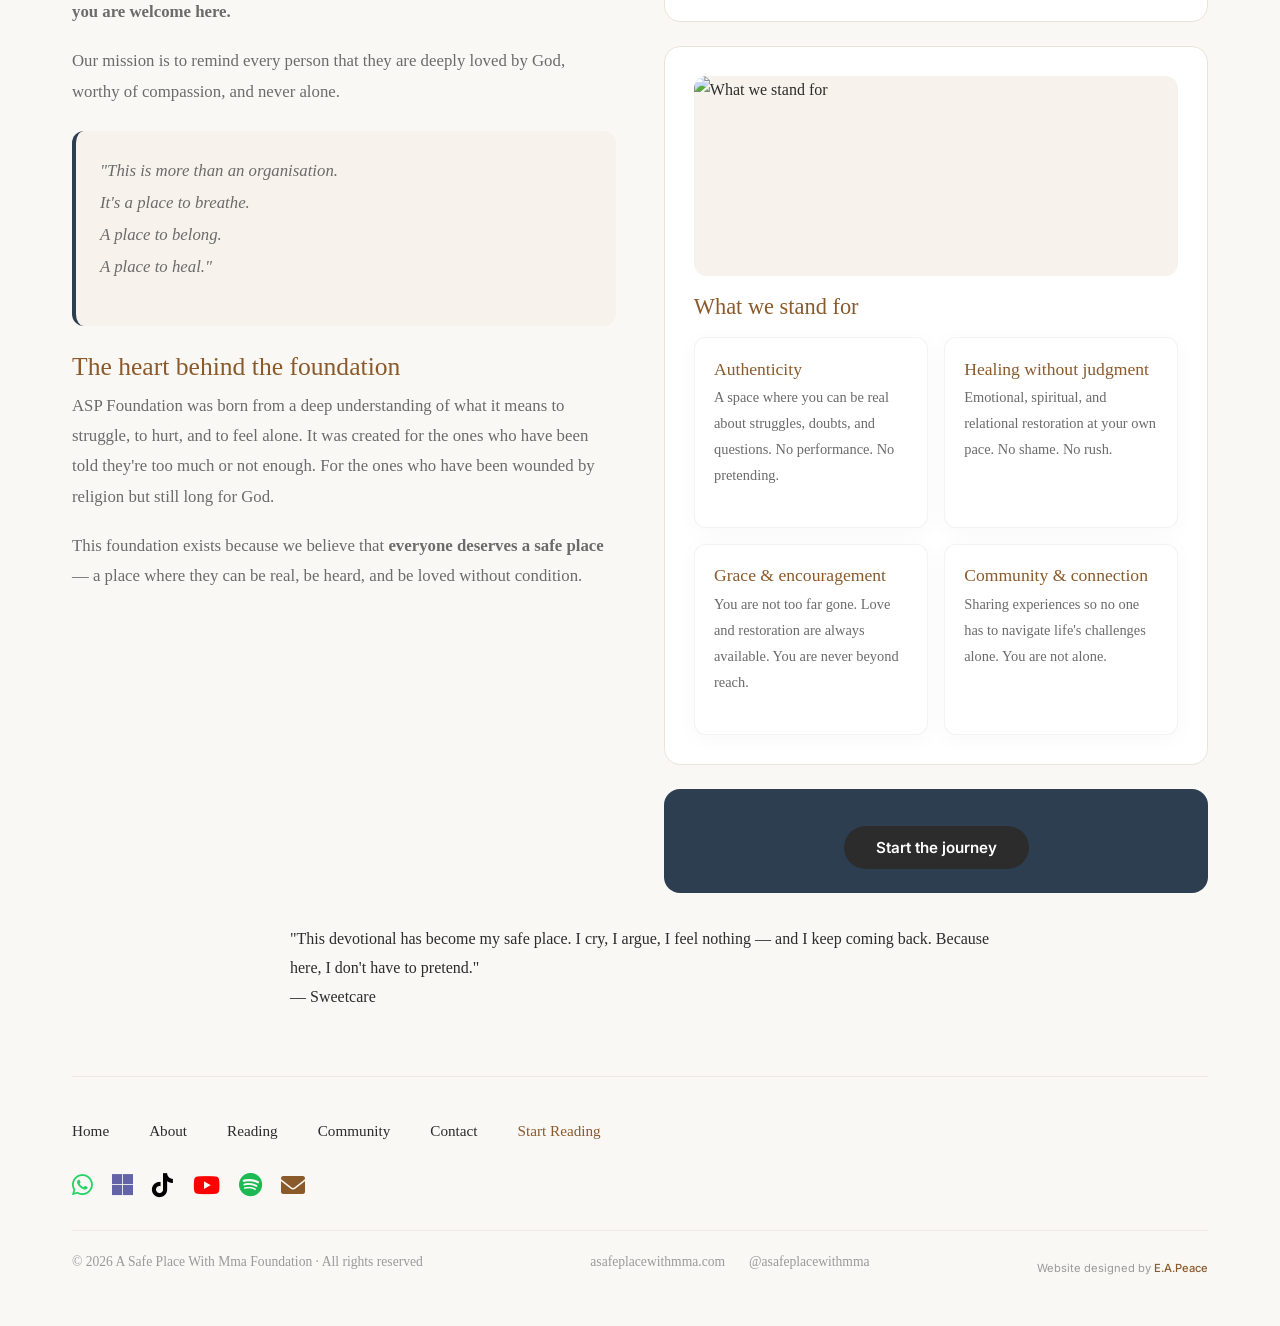
==== commit e774e15a: "Updated hero images to span full width left to right on all pages" ====
--- a/website/about.html
+++ b/website/about.html
@@ -79,7 +79,7 @@
     }
 
     /* ============================================ */
-    /* FULL WIDTH HERO IMAGE - PC ONLY */
+    /* FULL WIDTH HERO IMAGE - SPANS EDGE TO EDGE LEFT TO RIGHT */
     /* ============================================ */
     .about-hero-img-wrapper {
       width: 100vw;
@@ -92,36 +92,36 @@
 
     .about-hero-img-wrapper img {
       width: 100%;
-      height: auto;
-      max-height: 350px;
-      object-fit: contain;
+      height: 300px;
+      object-fit: cover;
       display: block;
       background: var(--background, #f9f9f9);
     }
 
-    /* Mobile - keep normal */
+    /* Mobile - cover full width left to right */
     @media (max-width: 768px) {
       .about-hero-img-wrapper {
-        width: 100%;
-        margin-left: 0;
-        margin-right: 0;
+        width: 100vw;
+        margin-left: calc(-50vw + 50%);
+        margin-right: calc(-50vw + 50%);
         max-height: 250px;
       }
       
       .about-hero-img-wrapper img {
-        max-height: 250px;
-        object-fit: contain;
+        width: 100%;
+        height: 250px;
+        object-fit: cover;
       }
     }
 
     @media (max-width: 480px) {
       .about-hero-img-wrapper {
-        max-height: 180px;
+        max-height: 200px;
       }
       
       .about-hero-img-wrapper img {
-        max-height: 180px;
-        object-fit: contain;
+        height: 200px;
+        object-fit: cover;
       }
     }
 
@@ -351,7 +351,7 @@
     <!-- ABOUT HERO -->
     <!-- ============================================ -->
     <section class="about-hero fade-in">
-      <!-- Full Width Hero Image - PC Only -->
+      <!-- Full Width Hero Image - LEFT TO RIGHT -->
       <div class="about-hero-img-wrapper">
         <img src="assets/images/You-don't-have-to-pretend-here.png" alt="You're Safe Here" />
       </div>
--- a/website/css/style.css
+++ b/website/css/style.css
@@ -965,41 +965,89 @@
 }
 
 /* ============================================ */
-/* TESTIMONIALS */
-/* ============================================ */
-
-.testimonial {
-  background: var(--white);
-  padding: 2rem;
-  border-radius: var(--radius);
-  border: 1px solid var(--border);
+/* TESTIMONIALS - CORRECTED */
+/* ============================================ */
+
+.testimonial-card {
+  background: var(--white, #ffffff);
+  border-radius: var(--radius, 20px);
+  padding: 2rem 2.2rem;
+  border-left: 6px solid var(--secondary, #C8A14B);
+  margin: 2rem 0;
+  box-shadow: 0 2px 16px rgba(0, 0, 0, 0.04);
+  transition: all var(--transition, 0.4s ease);
+}
+
+.testimonial-card:hover {
+  box-shadow: 0 8px 32px rgba(90, 42, 95, 0.10);
+  transform: translateY(-2px);
+}
+
+.testimonial-content p {
+  font-size: 1.05rem;
+  line-height: 1.9;
+  color: var(--text, #4A5568);
+  font-style: italic;
+  margin-bottom: 1.5rem;
+  font-weight: 400;
+}
+
+.testimonial-content p::before {
+  content: '"';
+  font-size: 3rem;
+  color: var(--secondary, #C8A14B);
+  font-family: var(--font-serif, Georgia, serif);
   position: relative;
-}
-
-.testimonial::before {
+  top: 0.3rem;
+  margin-right: 4px;
+  opacity: 0.5;
+}
+
+.testimonial-content p::after {
   content: '"';
-  font-size: 4rem;
-  color: var(--secondary);
-  font-family: var(--font-serif);
-  position: absolute;
-  top: -0.5rem;
-  left: 1rem;
-  opacity: 0.3;
-}
-
-.testimonial p {
-  color: var(--text-light);
-  font-style: italic;
-  font-size: 1.02rem;
-  margin-top: 0.5rem;
-}
-
-.testimonial .author {
-  font-style: normal;
+  font-size: 3rem;
+  color: var(--secondary, #C8A14B);
+  font-family: var(--font-serif, Georgia, serif);
+  position: relative;
+  top: 0.3rem;
+  margin-left: 4px;
+  opacity: 0.5;
+}
+
+.testimonial-author {
+  display: flex;
+  align-items: center;
+  gap: 16px;
+  padding-top: 1.2rem;
+  border-top: 1px solid var(--border, #EAE3D8);
+}
+
+.testimonial-author img {
+  width: 64px;
+  height: 64px;
+  border-radius: 50%;
+  object-fit: cover;
+  border: 3px solid var(--secondary, #C8A14B);
+  box-shadow: 0 4px 12px rgba(200, 161, 75, 0.25);
+  transition: all var(--transition, 0.4s ease);
+  flex-shrink: 0;
+}
+
+.testimonial-author img:hover {
+  transform: scale(1.05);
+  box-shadow: 0 6px 20px rgba(200, 161, 75, 0.35);
+}
+
+.author-info {
+  display: flex;
+  flex-direction: column;
+}
+
+.author-name {
   font-weight: 600;
-  color: var(--primary);
-  margin-top: 0.8rem;
-  display: block;
+  color: var(--text, #4A5568);
+  font-size: 1rem;
+  font-family: var(--font-sans, 'Inter', sans-serif);
 }
 
 /* ============================================ */
@@ -1140,6 +1188,30 @@
   .floating-affirmations {
     display: none;
   }
+
+  .testimonial-card {
+    padding: 1.5rem;
+    margin: 1.5rem 0;
+  }
+  
+  .testimonial-content p {
+    font-size: 0.95rem;
+    line-height: 1.8;
+  }
+  
+  .testimonial-content p::before,
+  .testimonial-content p::after {
+    font-size: 2.5rem;
+  }
+  
+  .testimonial-author img {
+    width: 54px;
+    height: 54px;
+  }
+  
+  .author-name {
+    font-size: 0.9rem;
+  }
 }
 
 @media (max-width: 480px) {
@@ -1172,6 +1244,28 @@
   .day-detail .declaration-box {
     font-size: 0.9rem;
     padding: 1rem;
+  }
+
+  .testimonial-card {
+    padding: 1rem;
+  }
+  
+  .testimonial-content p {
+    font-size: 0.9rem;
+  }
+  
+  .testimonial-content p::before,
+  .testimonial-content p::after {
+    font-size: 2rem;
+  }
+  
+  .testimonial-author img {
+    width: 46px;
+    height: 46px;
+  }
+  
+  .testimonial-author {
+    gap: 12px;
   }
 }
 
@@ -1790,6 +1884,19 @@
     font-size: 0.85rem;
     padding: 10px 14px;
   }
+
+  .testimonial-card {
+    padding: 1.2rem;
+  }
+  
+  .testimonial-content p {
+    font-size: 0.9rem;
+  }
+  
+  .testimonial-author img {
+    width: 50px;
+    height: 50px;
+  }
 }
 
 @media (max-width: 480px) {
@@ -1809,4 +1916,25 @@
   .nav-bar .day-selector {
     text-align: center;
   }
+
+  .testimonial-card {
+    padding: 1rem;
+  }
+  
+  .testimonial-content p {
+    font-size: 0.85rem;
+  }
+  
+  .testimonial-author img {
+    width: 44px;
+    height: 44px;
+  }
+  
+  .testimonial-author {
+    gap: 10px;
+  }
+  
+  .author-name {
+    font-size: 0.85rem;
+  }
 }
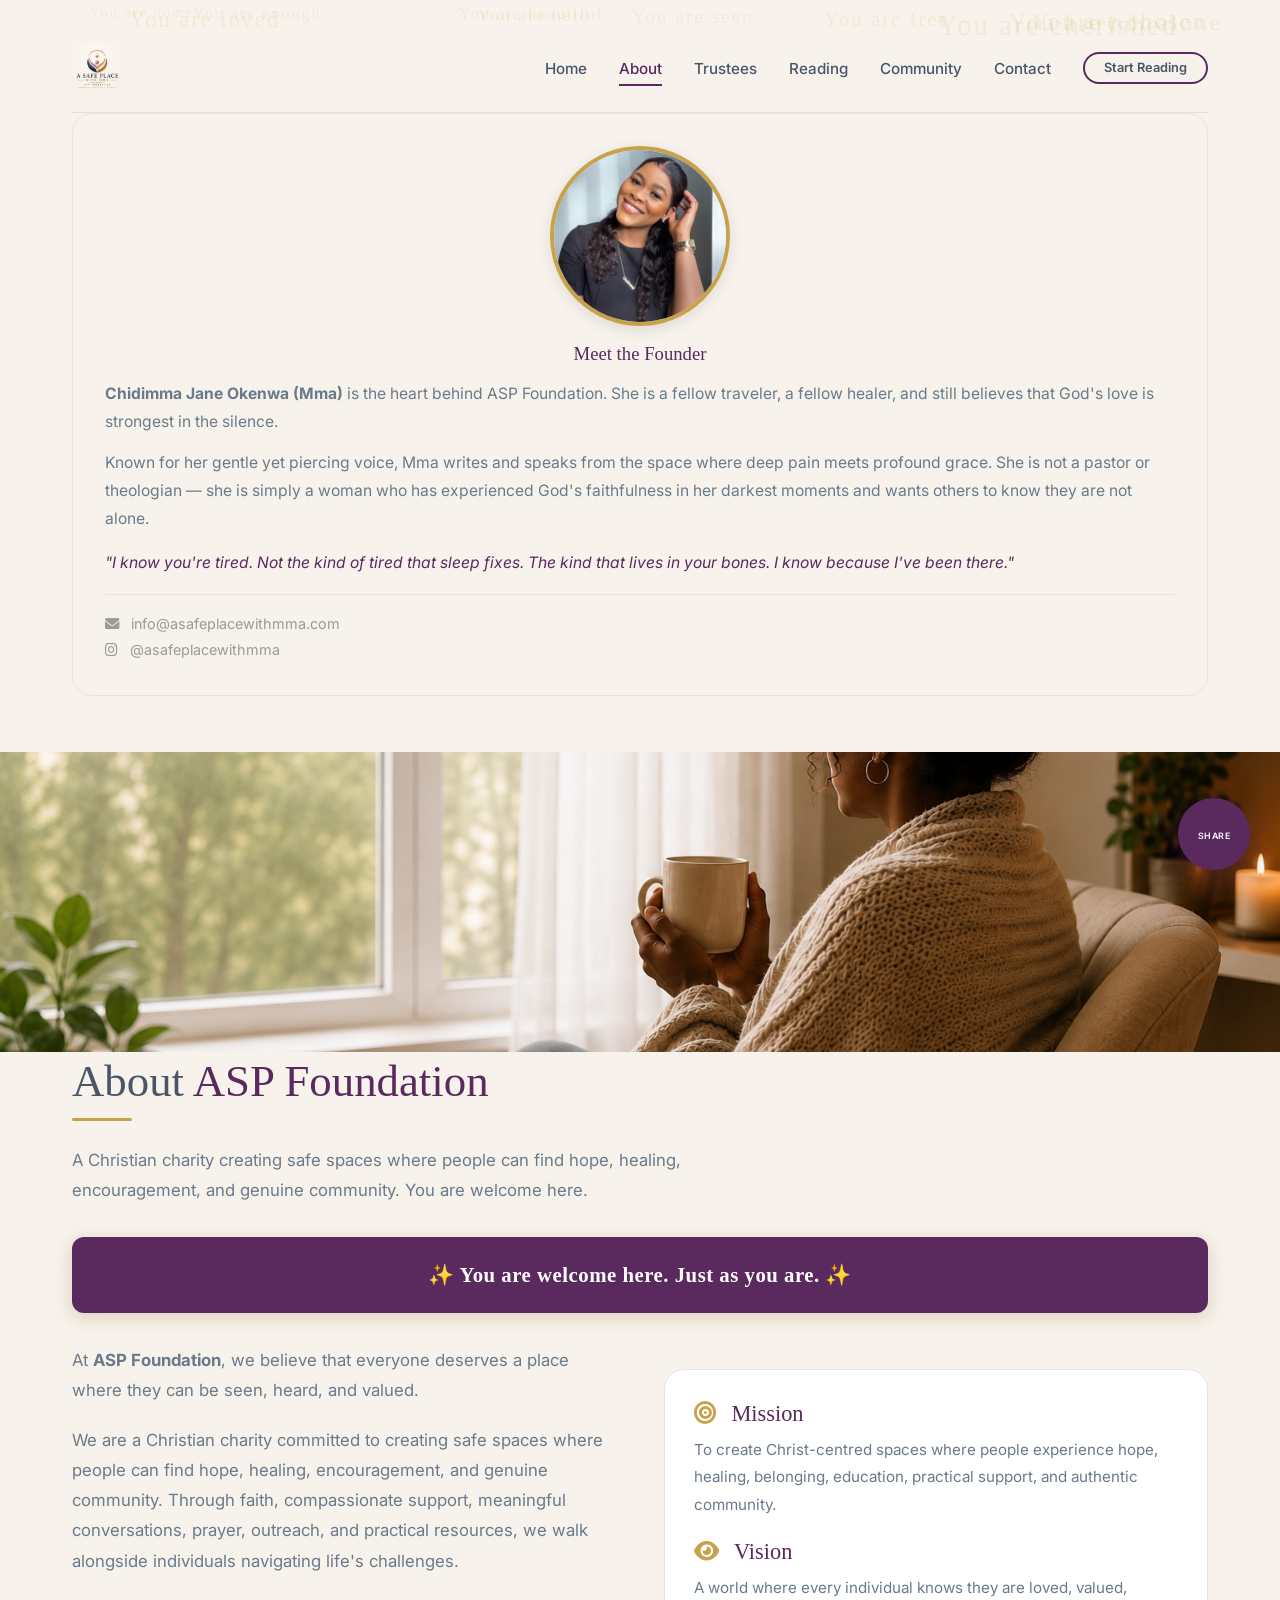
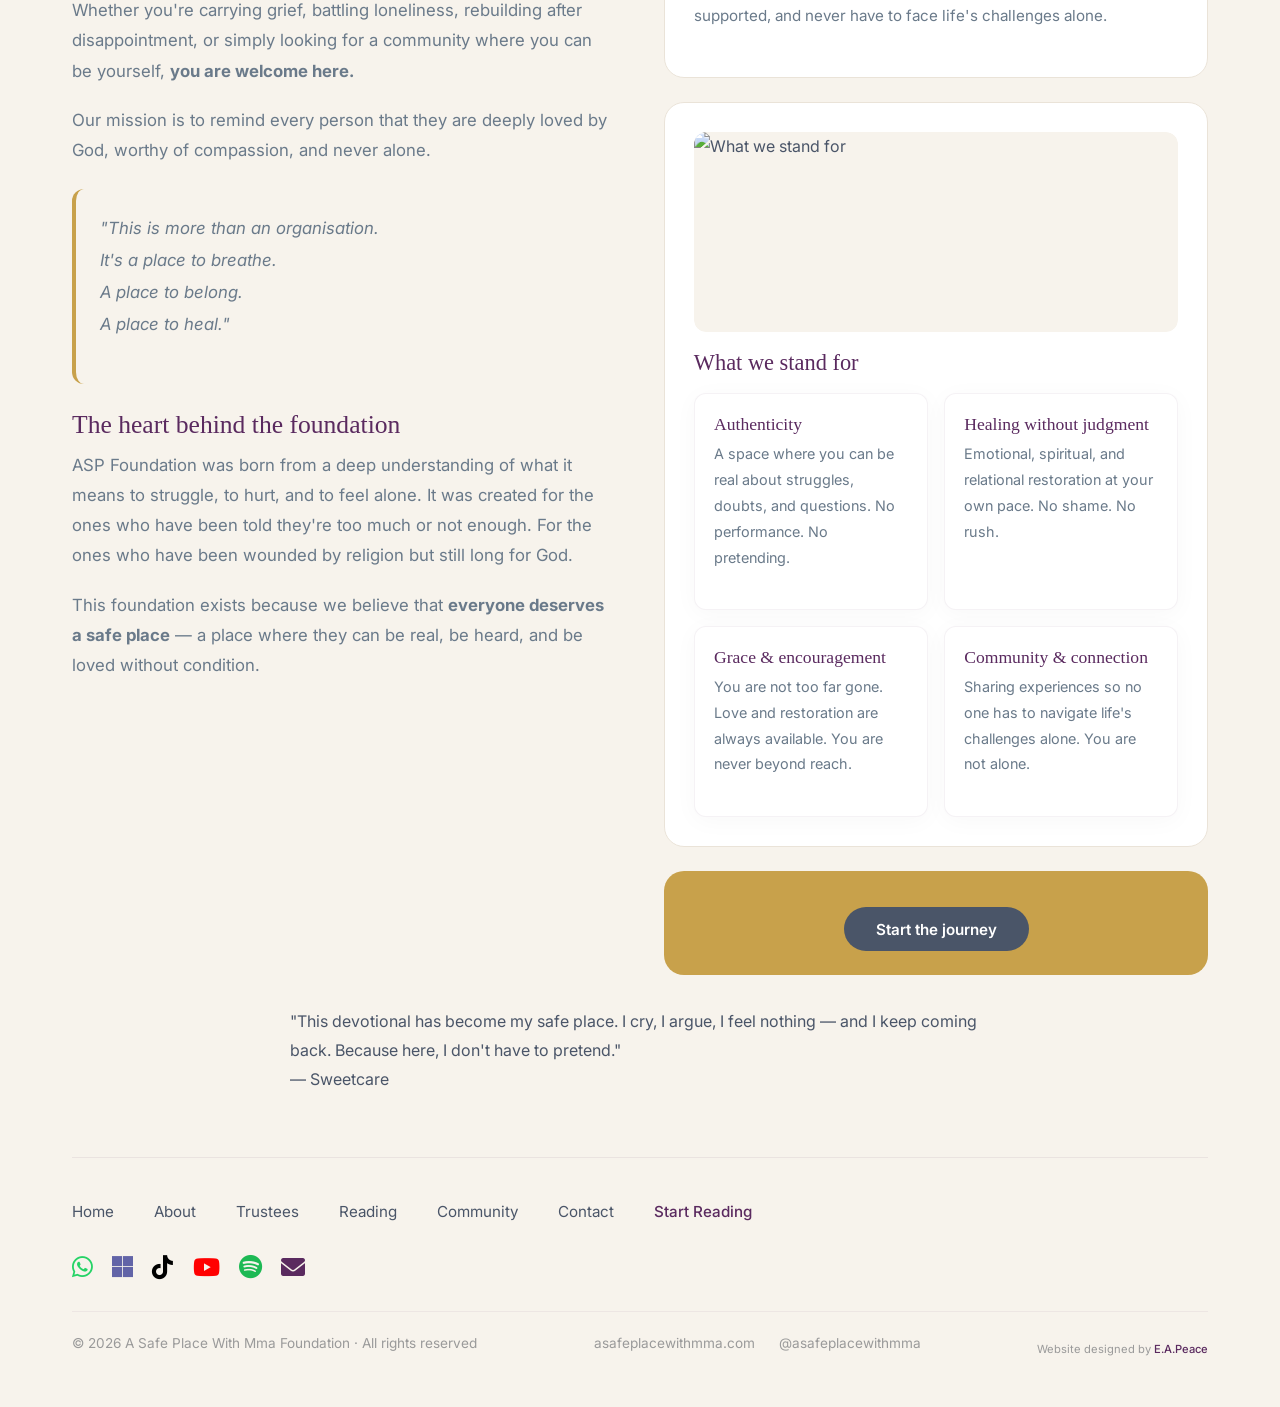
==== commit b932898b: "Added PWA support - manifest, service worker, and app icons" ====
--- a/website/about.html
+++ b/website/about.html
@@ -3,6 +3,16 @@
 <head>
   <meta charset="UTF-8" />
   <meta name="viewport" content="width=device-width, initial-scale=1.0" />
+
+  <!-- Theme Color for Mobile Browsers -->
+<meta name="theme-color" content="#5A2A5F" />
+
+<!-- Apple Touch Icon -->
+<link rel="apple-touch-icon" href="assets/images/icon-192x192.png">
+
+<!-- PWA Manifest -->
+<link rel="manifest" href="manifest.json" />
+
   <title>About · A Safe Place With Mma Foundation</title>
   <meta name="description" content="Learn about A Safe Place with MMA Foundation - a Christian charity creating safe spaces for hope, healing, belonging, and authentic community." />
   
@@ -314,6 +324,7 @@
       <div class="nav-links">
         <a href="index.html">Home</a>
         <a href="about.html" class="active">About</a>
+        <a href="trustees.html">Trustees</a>
         <a href="reading.html">Reading</a>
         <a href="community.html">Community</a>
         <a href="contact.html">Contact</a>
@@ -509,6 +520,7 @@
       <div class="footer-links">
         <a href="index.html">Home</a>
         <a href="about.html">About</a>
+        <a href="trustees.html">Trustees</a>
         <a href="reading.html">Reading</a>
         <a href="community.html">Community</a>
         <a href="contact.html">Contact</a>
@@ -543,6 +555,33 @@
   <!-- JAVASCRIPT -->
   <!-- ============================================ -->
   <script src="js/main.js"></script>
+  
+  <!-- ============================================ -->
+  <!-- FLOATING BURDEN JAR - HTML -->
+  <!-- ============================================ -->
+  <button id="burdenFloatBtn" class="burden-float-btn" aria-label="Share your burden">
+    <i class="fas fa-candle"></i>
+    <span>Share</span>
+  </button>
+
+  <div id="burdenModal" class="burden-modal">
+    <div class="burden-modal-content">
+      <div class="burden-modal-header">
+        <h2>🕯️ Drop Your Burden</h2>
+        <button id="burdenCloseBtn" class="burden-close-btn">&times;</button>
+      </div>
+      <p class="burden-modal-sub">You are safe. You are seen. You are loved.</p>
+      
+      <form id="burdenForm">
+        <textarea id="burdenInput" placeholder="What's on your heart today?" rows="4"></textarea>
+        <button type="submit" id="burdenSubmitBtn">🙏 Receive Prayer</button>
+      </form>
+      
+      <div id="burdenReply">
+        <em>Your response will appear here...</em>
+      </div>
+    </div>
+  </div>
   
   <script>
     document.addEventListener('DOMContentLoaded', function() {
@@ -607,5 +646,17 @@
       console.log('✅ About page loaded successfully!');
     });
   </script>
+  <!-- Register Service Worker for PWA -->
+<script>
+  if ('serviceWorker' in navigator) {
+    navigator.serviceWorker.register('/sw.js')
+      .then(function(registration) {
+        console.log('Service Worker registered successfully:', registration);
+      })
+      .catch(function(error) {
+        console.log('Service Worker registration failed:', error);
+      });
+  }
+</script>
 </body>
 </html>
--- a/website/css/style.css
+++ b/website/css/style.css
@@ -965,7 +965,7 @@
 }
 
 /* ============================================ */
-/* TESTIMONIALS - CORRECTED */
+/* TESTIMONIALS */
 /* ============================================ */
 
 .testimonial-card {
@@ -1299,642 +1299,238 @@
 .gap-1 { gap: 1rem; }
 .gap-2 { gap: 2rem; }
 
-/* ============================================
-   SAFE PLACE WITH MMA - PROFESSIONAL STYLING
-   Domain: asafeplacewithmma.com
-   "You don't have to pretend here."
-   ============================================ */
-
-/* ===== BASE ===== */
-:root {
-  --primary: #8B5A2B;
-  --primary-light: #A87B4A;
-  --primary-dark: #5C3A1E;
-  --secondary: #2C3E50;
-  --accent: #C0392B;
-  --bg: #FAF8F5;
-  --bg-card: #FFFFFF;
-  --text: #2C2C2C;
-  --text-light: #6B6B6B;
-  --shadow: 0 8px 32px rgba(0, 0, 0, 0.08);
-  --shadow-hover: 0 12px 48px rgba(0, 0, 0, 0.14);
-  --radius: 16px;
-  --transition: 0.3s cubic-bezier(0.4, 0, 0.2, 1);
-}
-
-* {
-  margin: 0;
-  padding: 0;
-  box-sizing: border-box;
-}
-
-body {
-  font-family: 'Georgia', 'Times New Roman', serif;
-  background: var(--bg);
-  color: var(--text);
-  line-height: 1.8;
-  -webkit-font-smoothing: antialiased;
-}
-
-/* ===== APP CONTAINER ===== */
-#app {
-  max-width: 820px;
-  margin: 0 auto;
-  padding: 20px;
-}
-
-/* ===== HEADER ===== */
-.app-header {
-  text-align: center;
-  padding: 30px 0 20px;
-  border-bottom: 2px solid rgba(139, 90, 43, 0.15);
-  margin-bottom: 30px;
-}
-
-.app-header h1 {
-  font-size: 1.8rem;
-  font-weight: 700;
-  color: var(--primary-dark);
-  letter-spacing: -0.5px;
-}
-
-.app-header h1 span {
-  color: var(--primary-light);
-}
-
-.app-header .tagline {
-  font-size: 0.95rem;
-  color: var(--text-light);
-  font-style: italic;
-  margin-top: 4px;
-  font-family: 'Georgia', serif;
-}
-
-/* ===== NAVIGATION TABS ===== */
-.nav-tabs {
-  display: flex;
-  justify-content: center;
-  gap: 4px;
-  background: var(--bg-card);
-  border-radius: var(--radius);
-  padding: 6px;
-  margin-bottom: 24px;
-  box-shadow: var(--shadow);
-  border: 1px solid rgba(139, 90, 43, 0.1);
-}
-
-.nav-tabs button {
-  flex: 1;
-  padding: 12px 20px;
+/* ============================================ */
+/* BURDEN JAR - FLOATING BUTTON & MODAL */
+/* ============================================ */
+
+/* Floating Button */
+.burden-float-btn {
+  position: fixed;
+  bottom: 30px;
+  right: 30px;
+  width: 72px;
+  height: 72px;
+  background: var(--primary, #5A2A5F);
+  color: var(--white, #FFFFFF);
   border: none;
-  background: transparent;
-  border-radius: 12px;
-  font-size: 0.95rem;
-  font-weight: 600;
-  color: var(--text-light);
+  border-radius: 50%;
+  box-shadow: 0 8px 32px rgba(90, 42, 95, 0.35);
   cursor: pointer;
-  transition: var(--transition);
-  font-family: 'Georgia', serif;
-}
-
-.nav-tabs button:hover {
-  color: var(--primary);
-  background: rgba(139, 90, 43, 0.06);
-}
-
-.nav-tabs button.active {
-  background: var(--primary);
-  color: white;
-  box-shadow: 0 4px 12px rgba(139, 90, 43, 0.25);
-}
-
-.nav-tabs button.active:hover {
-  background: var(--primary-dark);
-}
-
-/* ===== NAVIGATION BAR ===== */
-.nav-bar {
-  display: flex;
-  align-items: center;
-  justify-content: space-between;
-  gap: 12px;
-  background: var(--bg-card);
-  padding: 16px 20px;
-  border-radius: var(--radius);
-  box-shadow: var(--shadow);
-  border: 1px solid rgba(139, 90, 43, 0.08);
-  margin-bottom: 24px;
-  flex-wrap: wrap;
-}
-
-.nav-bar .nav-group {
-  display: flex;
-  align-items: center;
-  gap: 8px;
-}
-
-.nav-bar button {
-  padding: 8px 14px;
-  border: 1px solid rgba(139, 90, 43, 0.2);
-  background: transparent;
-  border-radius: 10px;
-  font-size: 0.85rem;
-  font-weight: 500;
-  color: var(--secondary);
-  cursor: pointer;
-  transition: var(--transition);
-  font-family: 'Georgia', serif;
-}
-
-.nav-bar button:hover:not(:disabled) {
-  background: var(--primary);
-  color: white;
-  border-color: var(--primary);
-}
-
-.nav-bar button:disabled {
-  opacity: 0.4;
-  cursor: not-allowed;
-}
-
-.nav-bar .month-year {
-  font-size: 1.1rem;
-  font-weight: 700;
-  color: var(--primary-dark);
-  min-width: 160px;
-  text-align: center;
-}
-
-.nav-bar .day-selector {
-  font-size: 0.85rem;
-  color: var(--text-light);
-  background: rgba(139, 90, 43, 0.08);
-  padding: 4px 14px;
-  border-radius: 20px;
-  font-family: 'Georgia', serif;
-}
-
-.nav-bar .today-btn {
-  background: var(--secondary);
-  color: white;
-  border: none;
-}
-
-.nav-bar .today-btn:hover {
-  background: var(--primary);
-}
-
-/* ===== DEVOTIONAL VIEW ===== */
-#devotional-view {
-  animation: fadeSlide 0.4s ease;
-}
-
-.devotional-card {
-  background: var(--bg-card);
-  border-radius: var(--radius);
-  padding: 40px 36px;
-  box-shadow: var(--shadow);
-  border: 1px solid rgba(139, 90, 43, 0.06);
-}
-
-.devotional-card .day-title {
-  font-size: 1rem;
-  color: var(--primary-light);
-  text-transform: uppercase;
-  letter-spacing: 2px;
-  margin-bottom: 4px;
-  font-weight: 600;
-}
-
-.devotional-card h2 {
-  font-size: 2rem;
-  font-weight: 700;
-  color: var(--primary-dark);
-  margin-bottom: 24px;
-  line-height: 1.3;
-}
-
-.devotional-card .opening {
-  font-size: 1.15rem;
-  line-height: 1.8;
-  color: var(--text);
-  margin-bottom: 20px;
-  font-style: italic;
-  border-left: 4px solid var(--primary-light);
-  padding-left: 20px;
-  background: rgba(139, 90, 43, 0.04);
-  border-radius: 0 8px 8px 0;
-  padding: 16px 20px;
-}
-
-.devotional-card .message {
-  font-size: 1.05rem;
-  line-height: 1.9;
-  color: var(--text);
-  margin-bottom: 24px;
-}
-
-.devotional-card .message p {
-  margin-bottom: 16px;
-}
-
-.devotional-card .scripture {
-  background: rgba(139, 90, 43, 0.06);
-  padding: 20px 24px;
-  border-radius: var(--radius);
-  margin: 20px 0;
-  font-style: italic;
-  font-size: 1.05rem;
-  border: 1px solid rgba(139, 90, 43, 0.1);
-}
-
-.devotional-card .scripture strong {
-  color: var(--primary-dark);
-  font-weight: 700;
-}
-
-.devotional-card .reflection-section {
-  margin: 24px 0;
-  padding: 20px 24px;
-  background: rgba(44, 62, 80, 0.04);
-  border-radius: var(--radius);
-}
-
-.devotional-card .reflection-section h3 {
-  font-size: 1rem;
-  text-transform: uppercase;
-  letter-spacing: 1.5px;
-  color: var(--secondary);
-  margin-bottom: 12px;
-  font-weight: 700;
-}
-
-.devotional-card .reflection-section ul {
-  list-style: none;
-  padding: 0;
-}
-
-.devotional-card .reflection-section ul li {
-  padding: 8px 0 8px 28px;
-  position: relative;
-  font-size: 1rem;
-  line-height: 1.7;
-  color: var(--text);
-}
-
-.devotional-card .reflection-section ul li::before {
-  content: "✦";
-  position: absolute;
-  left: 0;
-  color: var(--primary-light);
-  font-size: 1rem;
-}
-
-.devotional-card .prayer {
-  background: rgba(139, 90, 43, 0.05);
-  padding: 24px 28px;
-  border-radius: var(--radius);
-  margin: 20px 0;
-  border: 1px solid rgba(139, 90, 43, 0.08);
-}
-
-.devotional-card .prayer h3 {
-  font-size: 0.9rem;
-  text-transform: uppercase;
-  letter-spacing: 1.5px;
-  color: var(--primary-light);
-  margin-bottom: 8px;
-  font-weight: 700;
-}
-
-.devotional-card .prayer p {
-  font-size: 1.05rem;
-  line-height: 1.8;
-  font-style: italic;
-  color: var(--text);
-}
-
-.devotional-card .declaration {
-  background: var(--primary-dark);
-  color: white;
-  padding: 24px 28px;
-  border-radius: var(--radius);
-  margin-top: 20px;
-}
-
-.devotional-card .declaration h3 {
-  font-size: 0.9rem;
-  text-transform: uppercase;
-  letter-spacing: 1.5px;
-  color: rgba(255, 255, 255, 0.6);
-  margin-bottom: 8px;
-  font-weight: 700;
-}
-
-.devotional-card .declaration p {
-  font-size: 1.1rem;
-  line-height: 1.8;
-  font-weight: 500;
-}
-
-/* ===== CALENDAR VIEW ===== */
-#calendar-view {
-  animation: fadeSlide 0.4s ease;
-}
-
-.calendar-container {
-  background: var(--bg-card);
-  border-radius: var(--radius);
-  padding: 30px;
-  box-shadow: var(--shadow);
-  border: 1px solid rgba(139, 90, 43, 0.06);
-}
-
-.calendar-header {
-  display: flex;
-  justify-content: space-between;
-  align-items: center;
-  margin-bottom: 20px;
-  padding-bottom: 16px;
-  border-bottom: 2px solid rgba(139, 90, 43, 0.08);
-}
-
-.calendar-header h3 {
-  font-size: 1.3rem;
-  color: var(--primary-dark);
-  font-weight: 700;
-}
-
-.calendar-header .month-nav-btn {
-  padding: 6px 14px;
-  border: 1px solid rgba(139, 90, 43, 0.2);
-  background: transparent;
-  border-radius: 8px;
-  font-size: 1.2rem;
-  color: var(--primary);
-  cursor: pointer;
-  transition: var(--transition);
-  font-family: 'Georgia', serif;
-}
-
-.calendar-header .month-nav-btn:hover {
-  background: var(--primary);
-  color: white;
-  border-color: var(--primary);
-}
-
-.calendar-grid {
-  display: grid;
-  grid-template-columns: repeat(7, 1fr);
-  gap: 6px;
-}
-
-.calendar-grid .weekday {
-  text-align: center;
-  font-size: 0.75rem;
-  text-transform: uppercase;
-  letter-spacing: 1px;
-  color: var(--text-light);
-  font-weight: 700;
-  padding: 8px 0;
-}
-
-.calendar-grid .calendar-day {
+  z-index: 999;
   display: flex;
   flex-direction: column;
   align-items: center;
   justify-content: center;
-  aspect-ratio: 1;
-  border-radius: 12px;
-  font-size: 0.95rem;
-  font-weight: 500;
-  color: var(--text);
-  background: transparent;
+  transition: all 0.4s cubic-bezier(0.4, 0, 0.2, 1);
+  font-family: var(--font-sans, 'Inter', sans-serif);
+  padding: 0;
+}
+
+.burden-float-btn:hover {
+  transform: scale(1.08);
+  box-shadow: 0 12px 48px rgba(90, 42, 95, 0.45);
+}
+
+.burden-float-btn i {
+  font-size: 1.6rem;
+  line-height: 1;
+  margin-bottom: 2px;
+}
+
+.burden-float-btn span {
+  font-size: 0.55rem;
+  font-weight: 600;
+  letter-spacing: 0.5px;
+  text-transform: uppercase;
+}
+
+/* Modal Overlay */
+.burden-modal {
+  display: none;
+  position: fixed;
+  top: 0;
+  left: 0;
+  width: 100%;
+  height: 100%;
+  background: rgba(0, 0, 0, 0.5);
+  backdrop-filter: blur(8px);
+  -webkit-backdrop-filter: blur(8px);
+  z-index: 1000;
+  align-items: center;
+  justify-content: center;
+  animation: burdenFadeIn 0.3s ease;
+}
+
+.burden-modal.show {
+  display: flex;
+}
+
+@keyframes burdenFadeIn {
+  from { opacity: 0; transform: scale(0.95); }
+  to { opacity: 1; transform: scale(1); }
+}
+
+/* Modal Content */
+.burden-modal-content {
+  background: var(--white, #FFFFFF);
+  max-width: 540px;
+  width: 92%;
+  padding: 2rem 2rem 2.2rem;
+  border-radius: var(--radius, 20px);
+  box-shadow: 0 24px 64px rgba(0, 0, 0, 0.2);
+  position: relative;
+  max-height: 90vh;
+  overflow-y: auto;
+  border: 1px solid var(--border, #EAE3D8);
+}
+
+/* Modal Header */
+.burden-modal-header {
+  display: flex;
+  justify-content: space-between;
+  align-items: flex-start;
+  margin-bottom: 0.3rem;
+}
+
+.burden-modal-header h2 {
+  font-family: var(--font-serif, Georgia, serif);
+  font-size: 1.8rem;
+  color: var(--primary, #5A2A5F);
+  font-weight: 400;
+  margin: 0;
+}
+
+.burden-close-btn {
+  background: none;
+  border: none;
+  font-size: 2rem;
+  line-height: 1;
+  color: var(--text-muted, #9A9A9A);
   cursor: pointer;
-  transition: var(--transition);
-  font-family: 'Georgia', serif;
-  position: relative;
-}
-
-.calendar-grid .calendar-day:hover:not(.empty) {
-  background: rgba(139, 90, 43, 0.08);
-  transform: scale(1.04);
-}
-
-.calendar-grid .calendar-day.empty {
-  cursor: default;
-  opacity: 0.3;
-}
-
-.calendar-grid .calendar-day.today {
-  background: rgba(139, 90, 43, 0.12);
-  font-weight: 700;
-  color: var(--primary-dark);
-}
-
-.calendar-grid .calendar-day.active {
-  background: var(--primary);
-  color: white;
-  font-weight: 700;
-  box-shadow: 0 4px 12px rgba(139, 90, 43, 0.3);
-}
-
-.calendar-grid .calendar-day.active:hover {
-  background: var(--primary-dark);
-  transform: scale(1.04);
-}
-
-.calendar-grid .calendar-day .dot {
-  width: 6px;
-  height: 6px;
-  border-radius: 50%;
-  background: var(--primary-light);
-  margin-top: 2px;
-}
-
-.calendar-grid .calendar-day.active .dot {
-  background: white;
-}
-
-.calendar-grid .calendar-day.today .dot {
-  background: var(--primary);
-}
-
-/* ===== SHARE BUTTON ===== */
-.share-btn {
-  position: fixed;
-  bottom: 30px;
-  right: 30px;
-  padding: 14px 20px;
-  background: var(--primary);
-  color: white;
+  transition: color 0.4s ease;
+  padding: 0 0 0 16px;
+}
+
+.burden-close-btn:hover {
+  color: var(--text, #4A5568);
+}
+
+.burden-modal-sub {
+  color: var(--text-light, #6A7A8A);
+  font-size: 1rem;
+  margin-bottom: 1.2rem;
+  font-family: var(--font-sans, 'Inter', sans-serif);
+}
+
+/* Form */
+#burdenForm {
+  display: flex;
+  flex-direction: column;
+  gap: 0.8rem;
+}
+
+#burdenInput {
+  width: 100%;
+  padding: 1rem;
+  border: 2px solid var(--border, #EAE3D8);
+  border-radius: var(--radius-sm, 12px);
+  font-family: var(--font-sans, 'Inter', sans-serif);
+  font-size: 1rem;
+  background: var(--background, #F7F3EC);
+  color: var(--text, #4A5568);
+  resize: vertical;
+  min-height: 100px;
+  transition: border-color 0.3s ease;
+}
+
+#burdenInput:focus {
+  outline: none;
+  border-color: var(--primary, #5A2A5F);
+  box-shadow: 0 0 0 4px rgba(90, 42, 95, 0.08);
+}
+
+#burdenSubmitBtn {
+  padding: 0.9rem 2rem;
+  background: var(--primary, #5A2A5F);
+  color: var(--white, #FFFFFF);
   border: none;
   border-radius: 50px;
-  font-size: 0.9rem;
+  font-family: var(--font-sans, 'Inter', sans-serif);
+  font-size: 1rem;
   font-weight: 600;
   cursor: pointer;
-  box-shadow: 0 4px 16px rgba(139, 90, 43, 0.3);
-  transition: var(--transition);
-  font-family: 'Georgia', serif;
-  display: flex;
-  align-items: center;
-  gap: 10px;
-  z-index: 100;
-}
-
-.share-btn:hover {
-  background: var(--primary-dark);
+  transition: all 0.4s ease;
+}
+
+#burdenSubmitBtn:hover {
+  background: var(--primary-dark, #451A4A);
   transform: translateY(-2px);
-  box-shadow: 0 6px 24px rgba(139, 90, 43, 0.4);
-}
-
-/* ===== ANIMATIONS ===== */
-@keyframes fadeSlide {
-  from {
-    opacity: 0;
-    transform: translateY(12px);
-  }
-  to {
-    opacity: 1;
-    transform: translateY(0);
-  }
-}
-
-/* ===== RESPONSIVE ===== */
-@media (max-width: 640px) {
-  #app {
-    padding: 12px;
-  }
-
-  .app-header h1 {
-    font-size: 1.4rem;
-  }
-
-  .nav-bar {
-    padding: 12px 14px;
-    gap: 8px;
-  }
-
-  .nav-bar .month-year {
-    font-size: 0.95rem;
-    min-width: 120px;
-  }
-
-  .nav-bar button {
-    padding: 6px 10px;
-    font-size: 0.8rem;
-  }
-
-  .devotional-card {
-    padding: 24px 18px;
-  }
-
-  .devotional-card h2 {
-    font-size: 1.5rem;
-  }
-
-  .devotional-card .opening {
-    font-size: 1rem;
-    padding: 12px 16px;
-  }
-
-  .devotional-card .message {
-    font-size: 0.95rem;
-  }
-
-  .devotional-card .scripture {
-    padding: 16px;
-    font-size: 0.95rem;
-  }
-
-  .devotional-card .prayer {
-    padding: 16px 20px;
-  }
-
-  .devotional-card .declaration {
-    padding: 16px 20px;
-  }
-
-  .calendar-container {
-    padding: 16px;
-  }
-
-  .calendar-grid {
-    gap: 4px;
-  }
-
-  .calendar-grid .calendar-day {
-    font-size: 0.8rem;
-    border-radius: 8px;
-  }
-
-  .calendar-grid .calendar-day .dot {
-    width: 4px;
-    height: 4px;
-  }
-
-  .share-btn {
+  box-shadow: 0 6px 24px rgba(90, 42, 95, 0.30);
+}
+
+#burdenSubmitBtn:disabled {
+  opacity: 0.6;
+  cursor: not-allowed;
+  transform: none;
+}
+
+/* Reply Area */
+#burdenReply {
+  margin-top: 1.2rem;
+  padding: 1.2rem 1.5rem;
+  background: var(--background, #F7F3EC);
+  border-radius: var(--radius-sm, 12px);
+  min-height: 60px;
+  font-family: var(--font-sans, 'Inter', sans-serif);
+  font-size: 0.95rem;
+  line-height: 1.8;
+  color: var(--text, #4A5568);
+  border-left: 4px solid var(--secondary, #C8A14B);
+  display: none;
+}
+
+#burdenReply.show {
+  display: block;
+}
+
+#burdenReply .burden-loading {
+  color: var(--text-muted, #9A9A9A);
+  font-style: italic;
+}
+
+#burdenReply .burden-error {
+  color: #c0392b;
+  font-style: italic;
+}
+
+/* Responsive */
+@media (max-width: 480px) {
+  .burden-float-btn {
+    width: 60px;
+    height: 60px;
     bottom: 20px;
     right: 20px;
-    padding: 12px 16px;
-    font-size: 0.8rem;
-  }
-
-  .nav-tabs button {
-    font-size: 0.85rem;
-    padding: 10px 14px;
-  }
-
-  .testimonial-card {
-    padding: 1.2rem;
-  }
-  
-  .testimonial-content p {
+  }
+
+  .burden-float-btn i {
+    font-size: 1.3rem;
+  }
+
+  .burden-float-btn span {
+    font-size: 0.45rem;
+  }
+
+  .burden-modal-content {
+    padding: 1.5rem;
+    width: 95%;
+  }
+
+  .burden-modal-header h2 {
+    font-size: 1.4rem;
+  }
+
+  #burdenInput {
     font-size: 0.9rem;
-  }
-  
-  .testimonial-author img {
-    width: 50px;
-    height: 50px;
-  }
-}
-
-@media (max-width: 480px) {
-  .nav-bar {
-    flex-direction: column;
-    align-items: stretch;
-  }
-
-  .nav-bar .nav-group {
-    justify-content: center;
-  }
-
-  .nav-bar .month-year {
-    order: -1;
-  }
-
-  .nav-bar .day-selector {
-    text-align: center;
-  }
-
-  .testimonial-card {
-    padding: 1rem;
-  }
-  
-  .testimonial-content p {
-    font-size: 0.85rem;
-  }
-  
-  .testimonial-author img {
-    width: 44px;
-    height: 44px;
-  }
-  
-  .testimonial-author {
-    gap: 10px;
-  }
-  
-  .author-name {
-    font-size: 0.85rem;
+    min-height: 80px;
   }
 }
